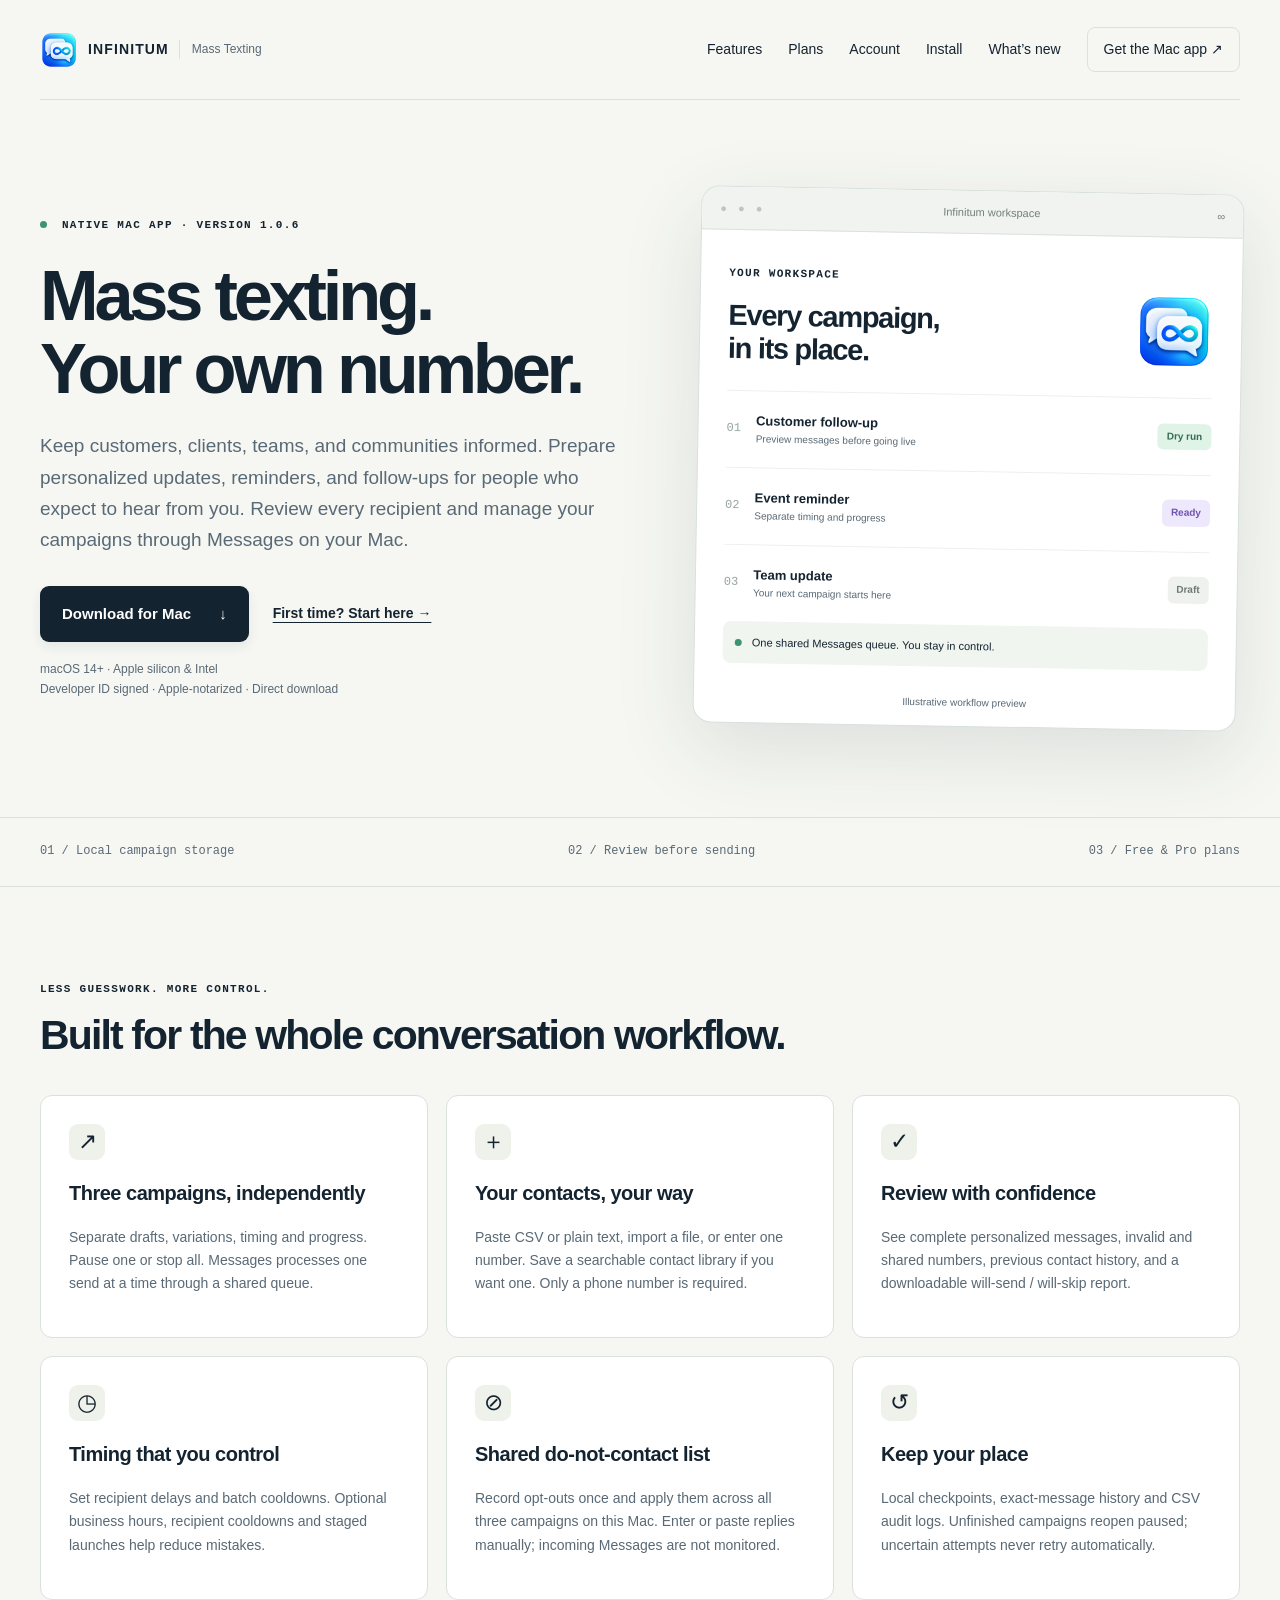
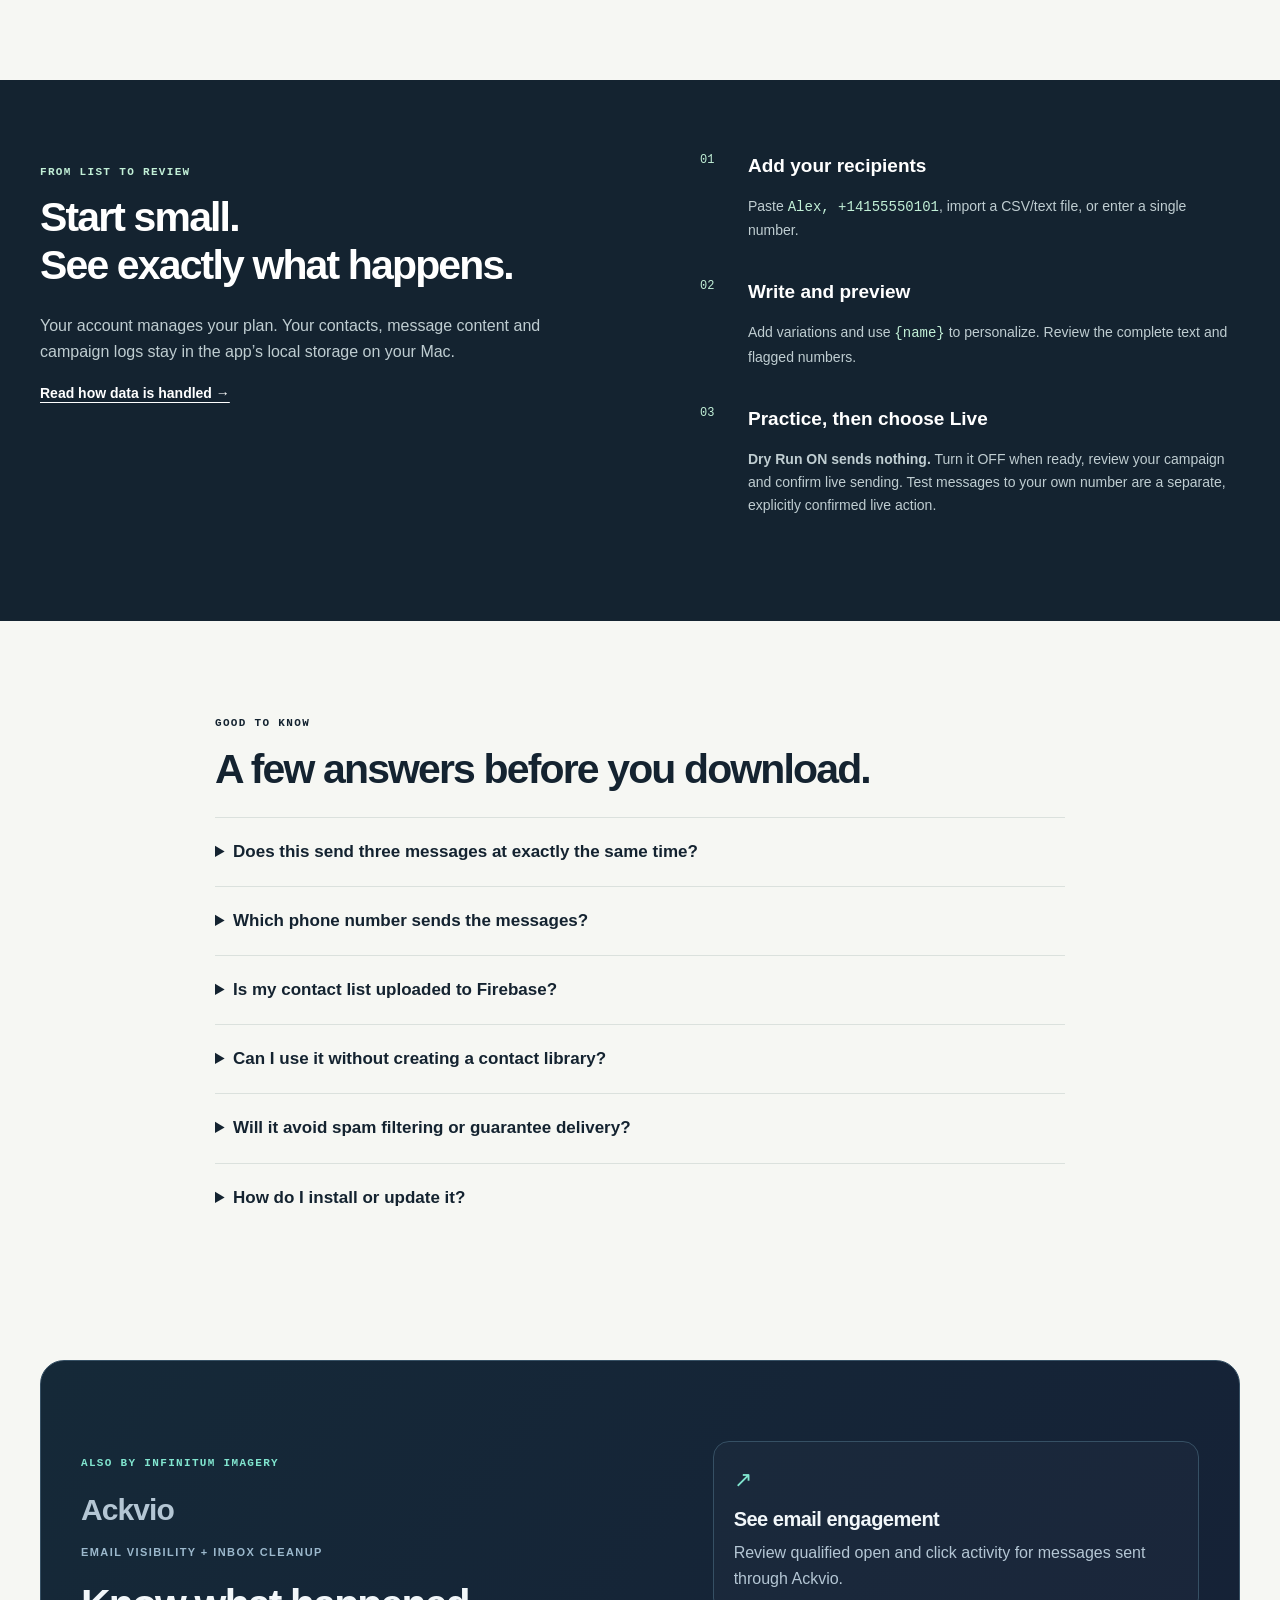
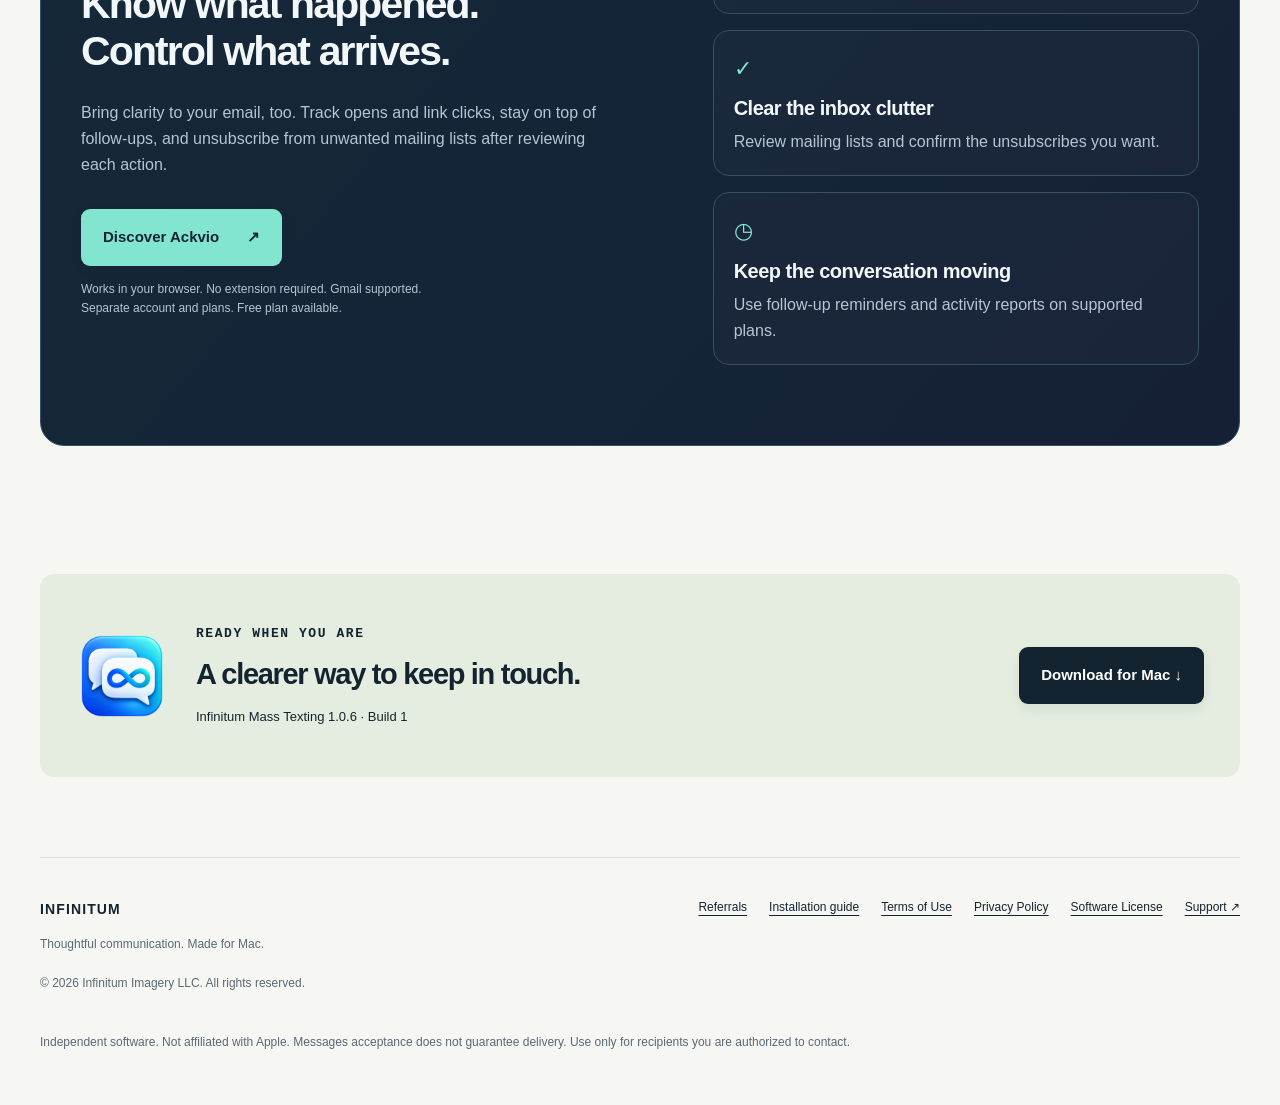
==== index.html @ 08a54d5e "Publish referral enrollment earnings and payout review screens" ====
<!doctype html><html lang="en"><head><meta charset="utf-8"><meta name="viewport" content="width=device-width, initial-scale=1"><title>Infinitum Mass Texting for Mac | Customer Messaging &amp; Text Campaigns</title><meta name="description" content="Mass texting from your own number through Messages on Mac. Start with limited Free sending; upgrade to Pro for scheduling, variations and three campaigns."><meta name="robots" content="index,follow"><link rel="canonical" href="https://infinitummasstexting.web.app/"><meta property="og:type" content="website"><meta property="og:title" content="Infinitum Mass Texting for Mac | Customer Messaging &amp; Text Campaigns"><meta property="og:description" content="Mass texting from your own number through Messages on Mac. Start with limited Free sending; upgrade to Pro for scheduling, variations and three campaigns."><meta property="og:url" content="https://infinitummasstexting.web.app/"><meta property="og:image" content="https://infinitummasstexting.web.app/icon.png"><meta name="twitter:card" content="summary"><meta name="theme-color" content="#111f2e"><link rel="icon" href="icon.png"><link rel="stylesheet" href="style.css?v=20260921-ackvio"><script type="application/ld+json">{"@context": "https://schema.org", "@type": "SoftwareApplication", "name": "Infinitum Mass Texting", "operatingSystem": "macOS 14 or later", "applicationCategory": "BusinessApplication", "softwareVersion": "1.0.6", "url": "https://infinitummasstexting.web.app/", "downloadUrl": "https://github.com/jrftw/InfinitumMassTexting/releases/latest/download/InfinitumMassTexting-macOS.zip", "image": "https://infinitummasstexting.web.app/icon.png", "publisher": {"@type": "Organization", "name": "Infinitum Imagery LLC"}}</script></head><body><a class="skip" href="#main">Skip to content</a><div class="wrap"><nav aria-label="Main navigation"><a class="brand" href="./"><img src="icon.png" alt="" width="38" height="38">INFINITUM<span>Mass Texting</span></a><div class="navlinks"><a href="./#features">Features</a><a href="pricing.html">Plans</a><a href="account.html">Account</a><a href="install.html">Install</a><a href="changelog.html">What’s new</a><a class="navdownload" href="https://github.com/jrftw/InfinitumMassTexting/releases/latest">Get the Mac app ↗</a></div></nav></div><main id="main"><section class="hero wrap"><div><p class="eyebrow"><span class="dot"></span> NATIVE MAC APP · VERSION 1.0.6</p><h1>Mass texting.<br>Your own number.</h1><p class="lead">Keep customers, clients, teams, and communities informed. Prepare personalized updates, reminders, and follow-ups for people who expect to hear from you. Review every recipient and manage your campaigns through Messages on your Mac.</p><div class="actions"><a class="button" href="https://github.com/jrftw/InfinitumMassTexting/releases/latest/download/InfinitumMassTexting-macOS.zip">Download for Mac <span>↓</span></a><a class="textlink" href="install.html">First time? Start here →</a></div><p class="fine">macOS 14+ · Apple silicon &amp; Intel<br>Developer ID signed · Apple-notarized · Direct download</p></div><div class="preview" aria-label="Illustrative campaign workspace preview"><div class="windowbar"><span>● ● ●</span><span>Infinitum workspace</span><span>∞</span></div><div class="mockbody"><div class="mocktitle"><div><span class="eyebrow">YOUR WORKSPACE</span><h2>Every campaign,<br>in its place.</h2></div><img src="icon.png" width="78" height="78" alt="Infinitum infinity and message-bubble app icon"></div><div class="mockrow"><span class="num">01</span><div><strong>Customer follow-up</strong><small>Preview messages before going live</small></div><span class="badge">Dry run</span></div><div class="mockrow"><span class="num">02</span><div><strong>Event reminder</strong><small>Separate timing and progress</small></div><span class="badge purple">Ready</span></div><div class="mockrow"><span class="num">03</span><div><strong>Team update</strong><small>Your next campaign starts here</small></div><span class="badge neutral">Draft</span></div><div class="queue"><span class="dot"></span> One shared Messages queue. You stay in control.</div></div><p class="mockcaption">Illustrative workflow preview</p></div></section>
<div class="trust"><div class="wrap"><span>01 / Local campaign storage</span><span>02 / Review before sending</span><span>03 / Free &amp; Pro plans</span></div></div>
<section class="wrap" id="features"><p class="eyebrow">LESS GUESSWORK. MORE CONTROL.</p><h2>Built for the whole conversation workflow.</h2><div class="cards"><article class="card"><span class="featureicon">↗</span><h3>Three campaigns, independently</h3><p>Separate drafts, variations, timing and progress. Pause one or stop all. Messages processes one send at a time through a shared queue.</p></article><article class="card"><span class="featureicon">＋</span><h3>Your contacts, your way</h3><p>Paste CSV or plain text, import a file, or enter one number. Save a searchable contact library if you want one. Only a phone number is required.</p></article><article class="card"><span class="featureicon">✓</span><h3>Review with confidence</h3><p>See complete personalized messages, invalid and shared numbers, previous contact history, and a downloadable will-send / will-skip report.</p></article><article class="card"><span class="featureicon">◷</span><h3>Timing that you control</h3><p>Set recipient delays and batch cooldowns. Optional business hours, recipient cooldowns and staged launches help reduce mistakes.</p></article><article class="card"><span class="featureicon">⊘</span><h3>Shared do-not-contact list</h3><p>Record opt-outs once and apply them across all three campaigns on this Mac. Enter or paste replies manually; incoming Messages are not monitored.</p></article><article class="card"><span class="featureicon">↺</span><h3>Keep your place</h3><p>Local checkpoints, exact-message history and CSV audit logs. Unfinished campaigns reopen paused; uncertain attempts never retry automatically.</p></article></div></section>
<section class="workflow"><div class="wrap"><div><p class="eyebrow">FROM LIST TO REVIEW</p><h2>Start small.<br>See exactly what happens.</h2><p>Your account manages your plan. Your contacts, message content and campaign logs stay in the app’s local storage on your Mac.</p><a class="textlink" href="privacy.html">Read how data is handled →</a></div><ol class="steps"><li><strong>Add your recipients</strong><p>Paste <code>Alex, +14155550101</code>, import a CSV/text file, or enter a single number.</p></li><li><strong>Write and preview</strong><p>Add variations and use <code>{name}</code> to personalize. Review the complete text and flagged numbers.</p></li><li><strong>Practice, then choose Live</strong><p><b>Dry Run ON sends nothing.</b> Turn it OFF when ready, review your campaign and confirm live sending. Test messages to your own number are a separate, explicitly confirmed live action.</p></li></ol></div></section>
<section class="wrap faq"><p class="eyebrow">GOOD TO KNOW</p><h2>A few answers before you download.</h2><details><summary>Does this send three messages at exactly the same time?</summary><p>No. Up to three campaigns run independently, but share a queue that sends one recipient at a time through Messages. Each campaign has its own delays and controls.</p></details><details><summary>Which phone number sends the messages?</summary><p>The app uses the enabled Messages account available on your Mac. Set your sending identity in Messages settings and verify it with a test. The app does not rotate numbers or spoof identities.</p></details><details><summary>Is my contact list uploaded to Firebase?</summary><p>No. Firebase hosts this website and handles verified accounts, plan access and usage totals. Your contacts, messages, opt-outs and campaign logs stay on your Mac. Live messages go through Apple Messages and your carrier where applicable. Update checks and downloads use GitHub.</p></details><details><summary>Can I use it without creating a contact library?</summary><p>Yes. Paste a list or enter one phone number for a one-time campaign. Saving contacts is optional.</p></details><details><summary>Will it avoid spam filtering or guarantee delivery?</summary><p>No. Use expected, authorized communications and honor opt-outs. The app helps prevent mistakes; Apple and carriers control delivery and account restrictions. A sent status means Messages accepted the command.</p></details><details><summary>How do I install or update it?</summary><p>Download the Mac ZIP, double-click it, and drag the app to Applications. Quit the old app before replacing it. <a href="install.html">See the step-by-step guide</a>.</p></details></section>
<!-- More from Infinitum: Ackvio -->
<section class="wrap ackvio-promo" aria-labelledby="ackvio-title"><div class="ackvio-copy"><p class="eyebrow">ALSO BY INFINITUM IMAGERY</p><p class="ackvio-wordmark">Ackvio <span>EMAIL VISIBILITY + INBOX CLEANUP</span></p><h2 id="ackvio-title">Know what happened.<br>Control what arrives.</h2><p>Bring clarity to your email, too. Track opens and link clicks, stay on top of follow-ups, and unsubscribe from unwanted mailing lists after reviewing each action.</p><a class="button" href="https://ackvio.infinitumlive.com/">Discover Ackvio <span aria-hidden="true">↗</span></a><p class="fine">Works in your browser. No extension required. Gmail supported.<br>Separate account and plans. Free plan available.</p></div><div class="ackvio-benefits"><article><span aria-hidden="true">↗</span><h3>See email engagement</h3><p>Review qualified open and click activity for messages sent through Ackvio.</p></article><article><span aria-hidden="true">✓</span><h3>Clear the inbox clutter</h3><p>Review mailing lists and confirm the unsubscribes you want.</p></article><article><span aria-hidden="true">◷</span><h3>Keep the conversation moving</h3><p>Use follow-up reminders and activity reports on supported plans.</p></article></div></section>
<section class="wrap"><div class="downloadpanel"><img src="icon.png" width="92" height="92" alt=""><div><p class="eyebrow">READY WHEN YOU ARE</p><h2>A clearer way to keep in touch.</h2><p>Infinitum Mass Texting 1.0.6 · Build 1</p></div><a class="button" href="https://github.com/jrftw/InfinitumMassTexting/releases/latest/download/InfinitumMassTexting-macOS.zip">Download for Mac ↓</a></div></section></main><footer class="wrap"><div><a class="brand" href="./">INFINITUM</a><p>Thoughtful communication. Made for Mac.</p><small>© 2026 Infinitum Imagery LLC. All rights reserved.</small></div><div class="footlinks"><a href="referrals.html">Referrals</a><a href="install.html">Installation guide</a><a href="terms.html">Terms of Use</a><a href="privacy.html">Privacy Policy</a><a href="license.html">Software License</a><a href="https://github.com/jrftw/InfinitumMassTexting/issues">Support ↗</a></div><p class="fine">Independent software. Not affiliated with Apple. Messages acceptance does not guarantee delivery. Use only for recipients you are authorized to contact.</p></footer></body></html>
---- style.css ----
:root{--ink:#142330;--muted:#596975;--paper:#f6f7f3;--line:#dbe1dd;--mint:#c2f0d7;--purple:#6752ba}*{box-sizing:border-box}html{scroll-behavior:smooth}body{margin:0;background:var(--paper);color:var(--ink);font:16px/1.65 -apple-system,BlinkMacSystemFont,"Segoe UI",sans-serif}a{color:inherit;text-underline-offset:4px}button,a,summary{-webkit-tap-highlight-color:transparent}:focus-visible{outline:3px solid var(--purple);outline-offset:5px}.wrap{width:min(1200px,calc(100% - 64px));margin:auto}.skip{position:absolute;top:-80px;left:20px;background:white;padding:10px;z-index:9}.skip:focus{top:10px}nav{min-height:100px;display:flex;align-items:center;justify-content:space-between;border-bottom:1px solid var(--line);gap:30px}.brand{display:flex;align-items:center;gap:10px;font-size:14px;font-weight:800;letter-spacing:.08em;text-decoration:none}.brand img{border-radius:10px}.brand span{font-size:12px;color:var(--muted);font-weight:500;letter-spacing:0;border-left:1px solid var(--line);padding-left:12px}.navlinks{display:flex;gap:26px;align-items:center;font-size:14px}.navlinks a{text-decoration:none}.navlinks a:hover{text-decoration:underline}.navdownload{border:1px solid var(--line);padding:10px 16px;border-radius:8px}.hero{display:grid;grid-template-columns:1.1fr 1fr;gap:60px;align-items:center;padding:90px 0}.eyebrow{font:600 11px/1.5 ui-monospace,SFMono-Regular,monospace;letter-spacing:.12em}.dot{display:inline-block;width:7px;height:7px;background:#3b9570;border-radius:50%;margin-right:7px}h1{font-size:clamp(42px,5.5vw,72px);font-weight:650;letter-spacing:-.06em;line-height:1.04;margin:25px 0}h2{font-size:clamp(29px,3.2vw,42px);font-weight:600;letter-spacing:-.045em;line-height:1.16;margin:14px 0 24px}h3{font-size:20px;letter-spacing:-.025em;line-height:1.3}p{margin:14px 0}.lead{font-size:19px;line-height:1.65;color:var(--muted);max-width:590px}.actions{display:flex;gap:24px;align-items:center;margin:30px 0 18px;flex-wrap:wrap}.button{display:inline-flex;gap:28px;align-items:center;justify-content:center;background:var(--ink);color:#fff;border-radius:9px;padding:16px 22px;text-decoration:none;font-weight:600;font-size:15px;box-shadow:0 5px 12px #14233013;transition:transform .15s}.button:hover{transform:translateY(-2px);background:#284134}.textlink{font-size:14px;font-weight:600}.fine{font-size:12px;color:var(--muted)}.preview{background:#fff;border:1px solid #d8e0dd;border-radius:18px;box-shadow:0 25px 80px #263d3920;transform:rotate(1deg);overflow:hidden}.windowbar{display:flex;align-items:center;justify-content:space-between;padding:12px 18px;background:#f1f3f0;color:#718079;font-size:11px;border-bottom:1px solid var(--line)}.windowbar span:first-child{color:#bcc6c0;letter-spacing:4px}.mockbody{padding:28px}.mocktitle{display:flex;justify-content:space-between;gap:12px;align-items:center}.mocktitle h2{font-size:29px}.mockrow{display:flex;gap:15px;align-items:center;border-top:1px solid #edf0ed;padding:19px 0}.mockrow strong{font-size:13px;display:block}.mockrow small{font-size:10px;display:block;color:var(--muted)}.num{font-family:ui-monospace,monospace;color:#96a49d;font-size:12px}.badge{display:inline-block;border-radius:6px;background:#e0f3e7;color:#336c51;padding:5px 9px;font-size:10px;font-weight:650;white-space:nowrap}.mockrow .badge{margin-left:auto}.purple{background:#ede8fb;color:#7051b1}.neutral{background:#eff1ef;color:#6d7972}.queue{background:#f0f5f0;padding:12px;font-size:11px;border-radius:8px}.mockcaption{font-size:10px;text-align:center;color:var(--muted);margin:0 0 15px}.trust{border-block:1px solid var(--line)}.trust .wrap{display:flex;justify-content:space-between;gap:20px;padding:24px 0;font-size:12px;font-family:ui-monospace,monospace;color:var(--muted)}section.wrap:not(.hero){padding-block:80px}.cards{display:grid;grid-template-columns:repeat(3,1fr);gap:18px;margin-top:36px}.card{padding:28px;background:#fff;border:1px solid var(--line);border-radius:12px}.card p{color:var(--muted);font-size:14px}.featureicon{display:inline-flex;width:36px;height:36px;align-items:center;justify-content:center;background:#eef2eb;border-radius:9px;font-size:23px}.workflow{background:var(--ink);color:white;padding:70px 0}.workflow>.wrap{display:grid;grid-template-columns:1fr 1fr;gap:120px}.workflow p{color:#bfcdd1}.workflow .eyebrow{color:var(--mint)}.steps{list-style:none;counter-reset:step;margin:0;padding:0}.steps li{counter-increment:step;position:relative;padding:0 0 20px 48px}.steps li:before{content:"0" counter(step);position:absolute;left:0;top:1px;color:var(--mint);font-family:ui-monospace,monospace;font-size:12px}.steps strong{font-size:19px}.steps p{font-size:14px}.steps code{color:var(--mint)}.faq{max-width:850px}details{border-top:1px solid var(--line);padding:20px 0}summary{font-weight:550;cursor:pointer;font-size:17px}details p{color:var(--muted);font-size:15px;max-width:720px}.downloadpanel{display:flex;align-items:center;gap:28px;padding:36px;background:#e4eddf;border-radius:14px}.downloadpanel h2{font-size:29px;margin:8px 0}.downloadpanel p{font-size:13px}.downloadpanel .button{margin-left:auto;white-space:nowrap}footer{display:grid;grid-template-columns:1fr 1fr;gap:24px;border-top:1px solid var(--line);padding-block:40px}footer p,footer small{font-size:12px;color:var(--muted)}footer .fine{grid-column:1/-1}.footlinks{display:flex;gap:12px 22px;flex-wrap:wrap;align-content:start;justify-content:end;font-size:12px}.narrow{max-width:850px}.legal{white-space:pre-wrap;background:white;border:1px solid var(--line);border-radius:12px;padding:32px;font-size:15px;overflow-wrap:anywhere}.installsteps{padding-left:28px}.installsteps li{padding:10px 0 18px 12px}.installsteps h2{font-size:25px;margin:10px 0}.installsteps p{color:var(--muted)}.callout{background:#e4eddf;padding:28px;border-radius:12px;margin:25px 0}.callout h2{font-size:26px}.release{border-bottom:1px solid var(--line);padding:28px 0}.release h2{font-size:29px}.release p{color:var(--muted)}@media(max-width:950px){.hero{gap:28px}.navlinks{gap:16px}.brand span{display:none}.mockbody{padding:20px}.workflow>.wrap{gap:55px}.downloadpanel{flex-wrap:wrap}.downloadpanel .button{margin-left:0}.cards{grid-template-columns:repeat(2,1fr)}}@media(max-width:650px){.wrap{width:calc(100% - 36px)}nav{min-height:86px;gap:16px;flex-wrap:wrap;padding:18px 0}.navlinks{gap:18px;flex-wrap:wrap;font-size:12px}.navdownload{padding:5px 8px}.hero{grid-template-columns:1fr;padding:48px 0;gap:40px}.hero h1{font-size:53px}.lead{font-size:17px}.preview{transform:none}.trust .wrap{flex-direction:column;gap:12px;padding:20px 0}.cards{grid-template-columns:1fr;gap:12px}section.wrap:not(.hero){padding-block:48px}.workflow>.wrap{grid-template-columns:1fr;gap:35px}.workflow{padding:48px 0}.downloadpanel{padding:24px;gap:14px}.downloadpanel img{width:65px;height:65px}.downloadpanel .button{width:100%}footer{grid-template-columns:1fr}.footlinks{justify-content:start}.legal{padding:20px}.mockrow{gap:12px}.actions{gap:16px}.installsteps{padding-left:20px}}@media(prefers-reduced-motion:reduce){html{scroll-behavior:auto}.button{transition:none}}

/* More from Infinitum — Ackvio */
.ackvio-promo{display:grid;grid-template-columns:1.2fr 1fr;gap:48px;margin-top:48px;margin-bottom:48px;padding:40px;border:1px solid #365064;border-radius:24px;background:linear-gradient(130deg,#152938,#152036)}
.ackvio-wordmark{font-size:30px;font-weight:750;letter-spacing:-.03em}.ackvio-wordmark span{display:block;margin-top:8px;font-size:11px;font-weight:600;letter-spacing:.13em;color:#9cb9cd}
.ackvio-copy h2{margin-top:20px}.ackvio-copy>p:not(.eyebrow):not(.ackvio-wordmark){max-width:540px}.ackvio-copy .button{margin-top:16px}.ackvio-benefits{display:grid;gap:16px;align-content:center}.ackvio-benefits article{padding:20px;border:1px solid #365064;border-radius:16px;background:#ffffff05}.ackvio-benefits article>span{color:#81e5cf;font-size:22px}.ackvio-benefits h3{margin:8px 0}.ackvio-benefits p{margin:0;color:#b4c6d4}
@media(max-width:760px){.ackvio-promo{grid-template-columns:1fr;gap:24px;padding:24px}.ackvio-wordmark{font-size:27px}}

.ackvio-promo{color:#f2f7fa}.ackvio-promo h2,.ackvio-promo h3,.ackvio-wordmark{color:#f2f7fa}.ackvio-copy>p,.ackvio-copy .fine{color:#b4c6d4}.ackvio-promo .eyebrow{color:#81e5cf}.ackvio-promo .button{background:#81e5cf;color:#102531}
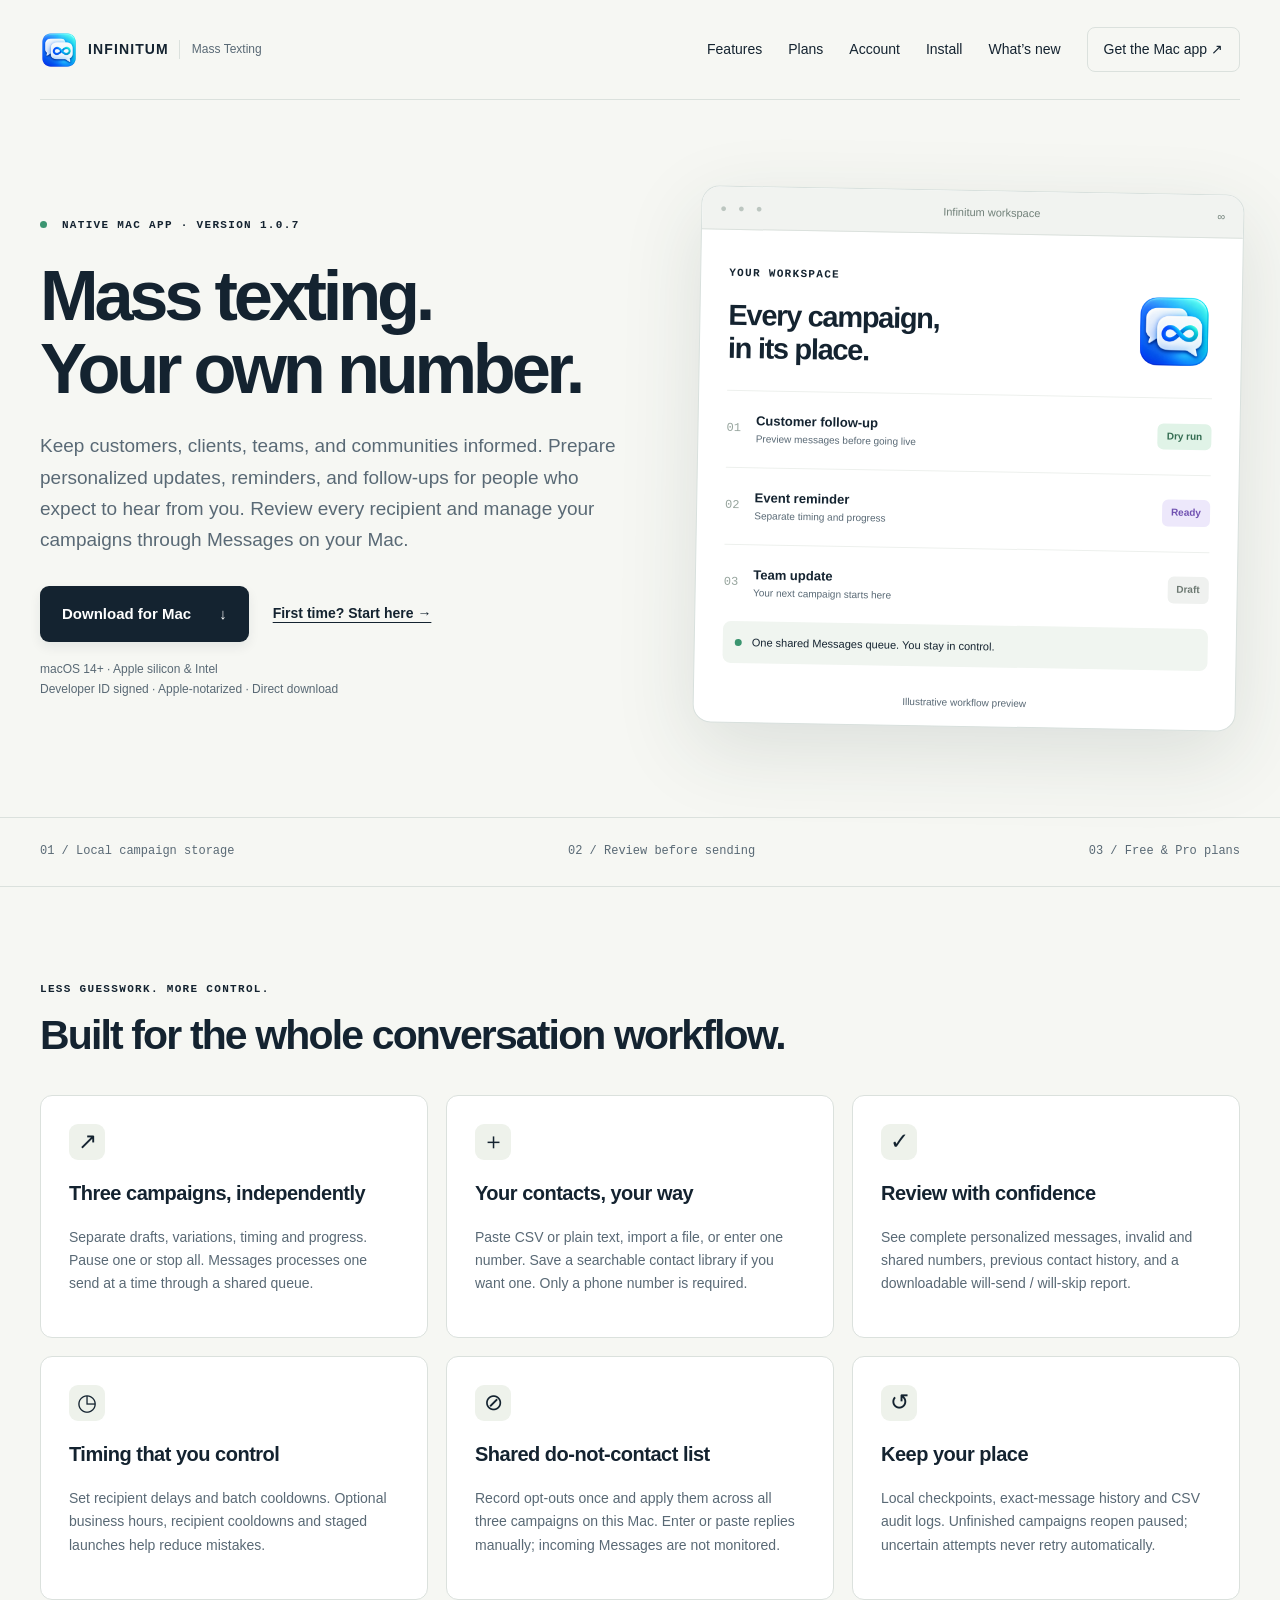
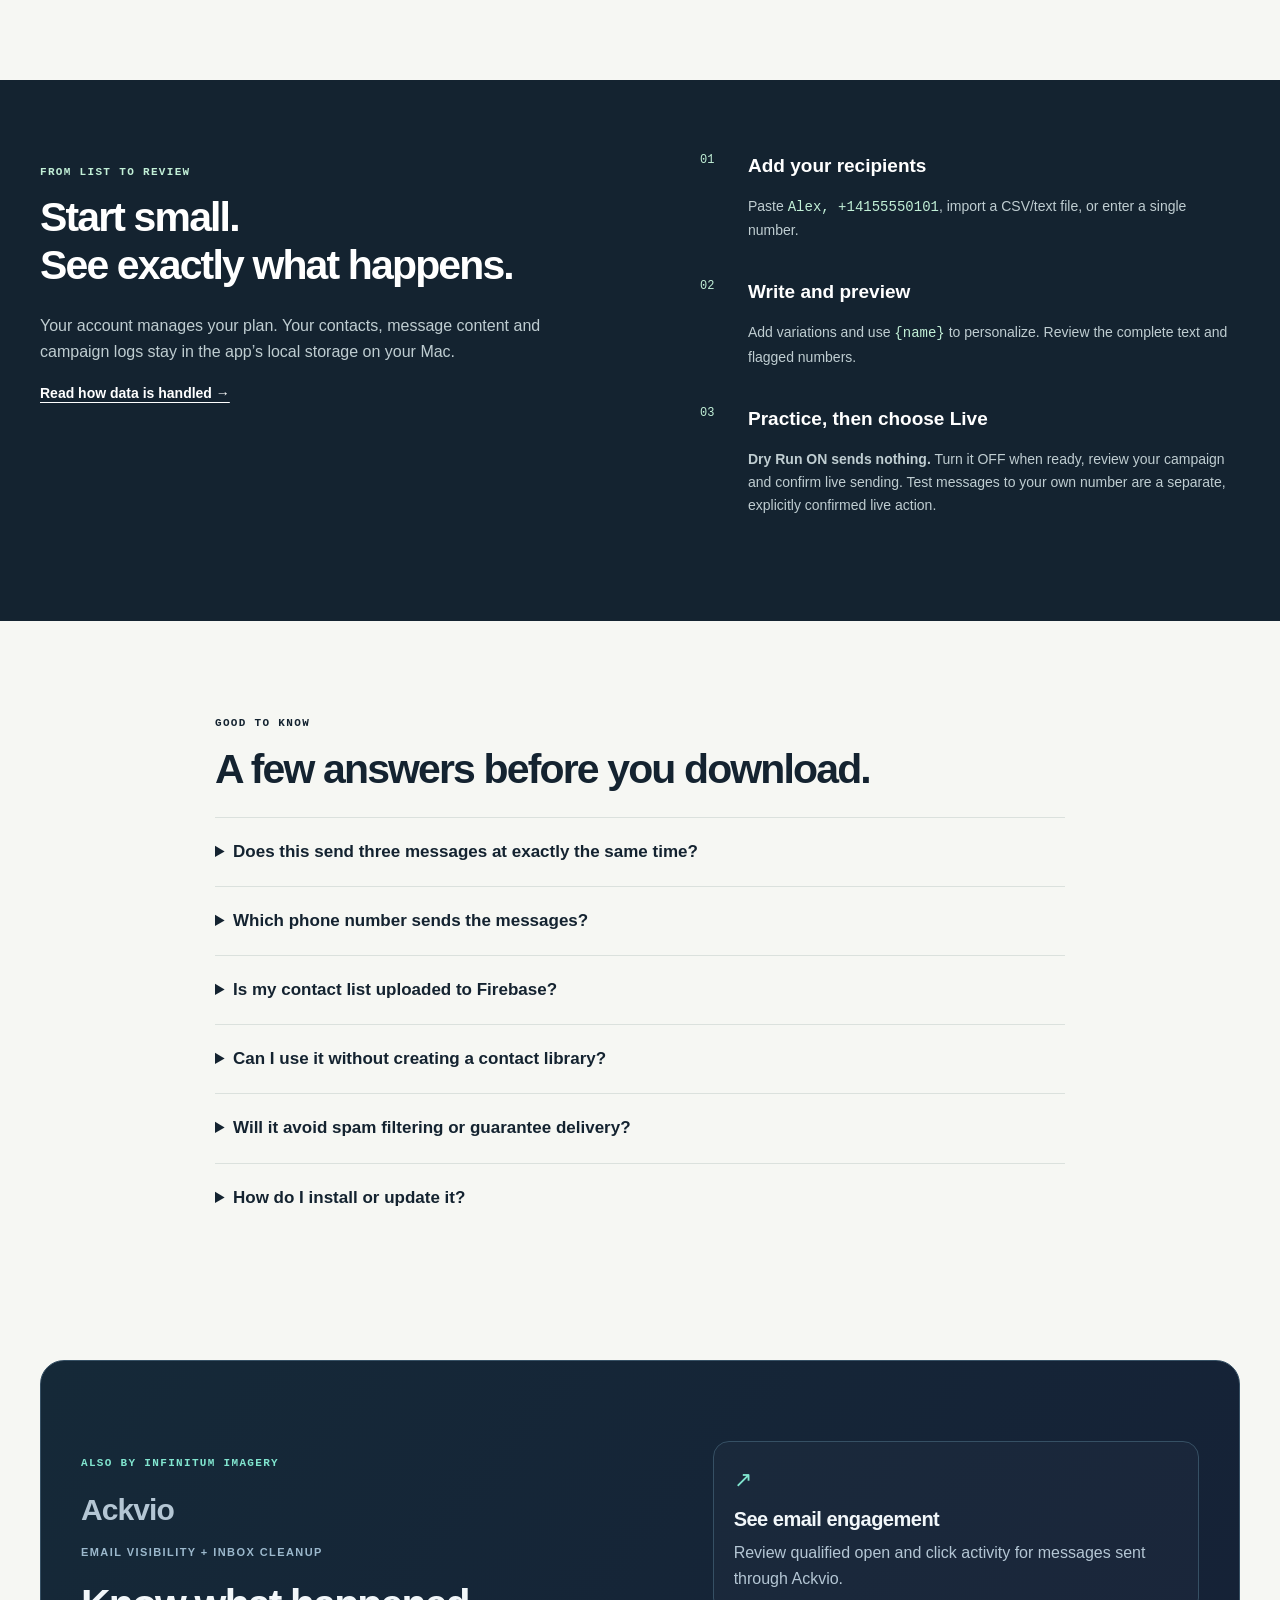
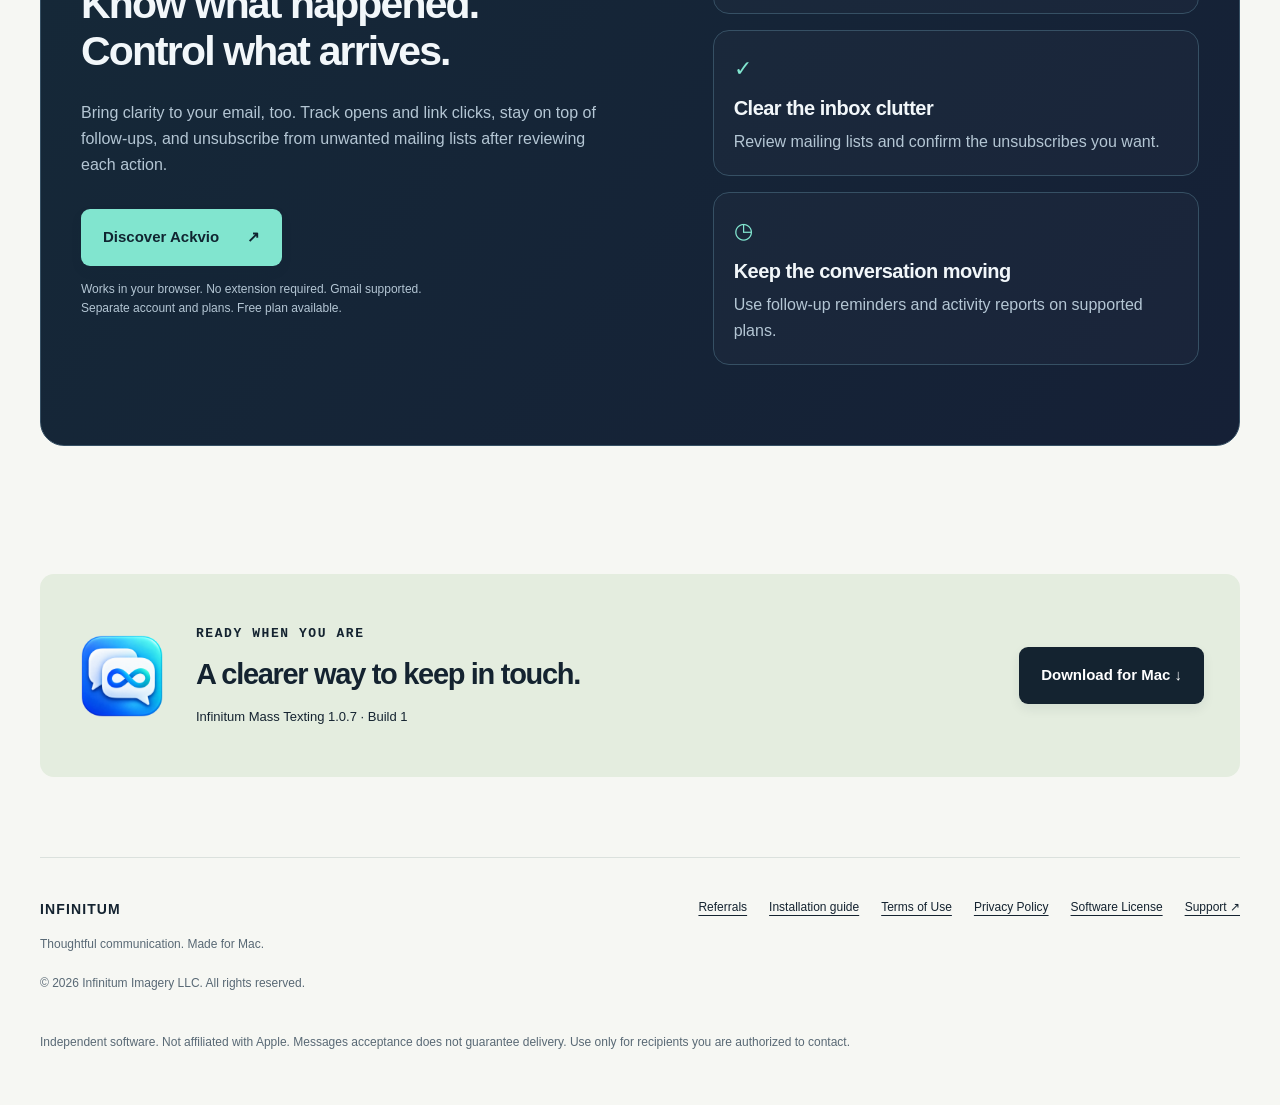
==== commit 42c22ca4: "Publish 1.0.7 download information and release notes" ====
--- a/index.html
+++ b/index.html
@@ -1,8 +1,8 @@
-<!doctype html><html lang="en"><head><meta charset="utf-8"><meta name="viewport" content="width=device-width, initial-scale=1"><title>Infinitum Mass Texting for Mac | Customer Messaging &amp; Text Campaigns</title><meta name="description" content="Mass texting from your own number through Messages on Mac. Start with limited Free sending; upgrade to Pro for scheduling, variations and three campaigns."><meta name="robots" content="index,follow"><link rel="canonical" href="https://infinitummasstexting.web.app/"><meta property="og:type" content="website"><meta property="og:title" content="Infinitum Mass Texting for Mac | Customer Messaging &amp; Text Campaigns"><meta property="og:description" content="Mass texting from your own number through Messages on Mac. Start with limited Free sending; upgrade to Pro for scheduling, variations and three campaigns."><meta property="og:url" content="https://infinitummasstexting.web.app/"><meta property="og:image" content="https://infinitummasstexting.web.app/icon.png"><meta name="twitter:card" content="summary"><meta name="theme-color" content="#111f2e"><link rel="icon" href="icon.png"><link rel="stylesheet" href="style.css?v=20260921-ackvio"><script type="application/ld+json">{"@context": "https://schema.org", "@type": "SoftwareApplication", "name": "Infinitum Mass Texting", "operatingSystem": "macOS 14 or later", "applicationCategory": "BusinessApplication", "softwareVersion": "1.0.6", "url": "https://infinitummasstexting.web.app/", "downloadUrl": "https://github.com/jrftw/InfinitumMassTexting/releases/latest/download/InfinitumMassTexting-macOS.zip", "image": "https://infinitummasstexting.web.app/icon.png", "publisher": {"@type": "Organization", "name": "Infinitum Imagery LLC"}}</script></head><body><a class="skip" href="#main">Skip to content</a><div class="wrap"><nav aria-label="Main navigation"><a class="brand" href="./"><img src="icon.png" alt="" width="38" height="38">INFINITUM<span>Mass Texting</span></a><div class="navlinks"><a href="./#features">Features</a><a href="pricing.html">Plans</a><a href="account.html">Account</a><a href="install.html">Install</a><a href="changelog.html">What’s new</a><a class="navdownload" href="https://github.com/jrftw/InfinitumMassTexting/releases/latest">Get the Mac app ↗</a></div></nav></div><main id="main"><section class="hero wrap"><div><p class="eyebrow"><span class="dot"></span> NATIVE MAC APP · VERSION 1.0.6</p><h1>Mass texting.<br>Your own number.</h1><p class="lead">Keep customers, clients, teams, and communities informed. Prepare personalized updates, reminders, and follow-ups for people who expect to hear from you. Review every recipient and manage your campaigns through Messages on your Mac.</p><div class="actions"><a class="button" href="https://github.com/jrftw/InfinitumMassTexting/releases/latest/download/InfinitumMassTexting-macOS.zip">Download for Mac <span>↓</span></a><a class="textlink" href="install.html">First time? Start here →</a></div><p class="fine">macOS 14+ · Apple silicon &amp; Intel<br>Developer ID signed · Apple-notarized · Direct download</p></div><div class="preview" aria-label="Illustrative campaign workspace preview"><div class="windowbar"><span>● ● ●</span><span>Infinitum workspace</span><span>∞</span></div><div class="mockbody"><div class="mocktitle"><div><span class="eyebrow">YOUR WORKSPACE</span><h2>Every campaign,<br>in its place.</h2></div><img src="icon.png" width="78" height="78" alt="Infinitum infinity and message-bubble app icon"></div><div class="mockrow"><span class="num">01</span><div><strong>Customer follow-up</strong><small>Preview messages before going live</small></div><span class="badge">Dry run</span></div><div class="mockrow"><span class="num">02</span><div><strong>Event reminder</strong><small>Separate timing and progress</small></div><span class="badge purple">Ready</span></div><div class="mockrow"><span class="num">03</span><div><strong>Team update</strong><small>Your next campaign starts here</small></div><span class="badge neutral">Draft</span></div><div class="queue"><span class="dot"></span> One shared Messages queue. You stay in control.</div></div><p class="mockcaption">Illustrative workflow preview</p></div></section>
+<!doctype html><html lang="en"><head><meta charset="utf-8"><meta name="viewport" content="width=device-width, initial-scale=1"><title>Infinitum Mass Texting for Mac | Customer Messaging &amp; Text Campaigns</title><meta name="description" content="Mass texting from your own number through Messages on Mac. Start with limited Free sending; upgrade to Pro for scheduling, variations and three campaigns."><meta name="robots" content="index,follow"><link rel="canonical" href="https://infinitummasstexting.web.app/"><meta property="og:type" content="website"><meta property="og:title" content="Infinitum Mass Texting for Mac | Customer Messaging &amp; Text Campaigns"><meta property="og:description" content="Mass texting from your own number through Messages on Mac. Start with limited Free sending; upgrade to Pro for scheduling, variations and three campaigns."><meta property="og:url" content="https://infinitummasstexting.web.app/"><meta property="og:image" content="https://infinitummasstexting.web.app/icon.png"><meta name="twitter:card" content="summary"><meta name="theme-color" content="#111f2e"><link rel="icon" href="icon.png"><link rel="stylesheet" href="style.css?v=20260921-ackvio"><script type="application/ld+json">{"@context": "https://schema.org", "@type": "SoftwareApplication", "name": "Infinitum Mass Texting", "operatingSystem": "macOS 14 or later", "applicationCategory": "BusinessApplication", "softwareVersion": "1.0.7", "url": "https://infinitummasstexting.web.app/", "downloadUrl": "https://github.com/jrftw/InfinitumMassTexting/releases/latest/download/InfinitumMassTexting-macOS.zip", "image": "https://infinitummasstexting.web.app/icon.png", "publisher": {"@type": "Organization", "name": "Infinitum Imagery LLC"}}</script></head><body><a class="skip" href="#main">Skip to content</a><div class="wrap"><nav aria-label="Main navigation"><a class="brand" href="./"><img src="icon.png" alt="" width="38" height="38">INFINITUM<span>Mass Texting</span></a><div class="navlinks"><a href="./#features">Features</a><a href="pricing.html">Plans</a><a href="account.html">Account</a><a href="install.html">Install</a><a href="changelog.html">What’s new</a><a class="navdownload" href="https://github.com/jrftw/InfinitumMassTexting/releases/latest">Get the Mac app ↗</a></div></nav></div><main id="main"><section class="hero wrap"><div><p class="eyebrow"><span class="dot"></span> NATIVE MAC APP · VERSION 1.0.7</p><h1>Mass texting.<br>Your own number.</h1><p class="lead">Keep customers, clients, teams, and communities informed. Prepare personalized updates, reminders, and follow-ups for people who expect to hear from you. Review every recipient and manage your campaigns through Messages on your Mac.</p><div class="actions"><a class="button" href="https://github.com/jrftw/InfinitumMassTexting/releases/latest/download/InfinitumMassTexting-macOS.zip">Download for Mac <span>↓</span></a><a class="textlink" href="install.html">First time? Start here →</a></div><p class="fine">macOS 14+ · Apple silicon &amp; Intel<br>Developer ID signed · Apple-notarized · Direct download</p></div><div class="preview" aria-label="Illustrative campaign workspace preview"><div class="windowbar"><span>● ● ●</span><span>Infinitum workspace</span><span>∞</span></div><div class="mockbody"><div class="mocktitle"><div><span class="eyebrow">YOUR WORKSPACE</span><h2>Every campaign,<br>in its place.</h2></div><img src="icon.png" width="78" height="78" alt="Infinitum infinity and message-bubble app icon"></div><div class="mockrow"><span class="num">01</span><div><strong>Customer follow-up</strong><small>Preview messages before going live</small></div><span class="badge">Dry run</span></div><div class="mockrow"><span class="num">02</span><div><strong>Event reminder</strong><small>Separate timing and progress</small></div><span class="badge purple">Ready</span></div><div class="mockrow"><span class="num">03</span><div><strong>Team update</strong><small>Your next campaign starts here</small></div><span class="badge neutral">Draft</span></div><div class="queue"><span class="dot"></span> One shared Messages queue. You stay in control.</div></div><p class="mockcaption">Illustrative workflow preview</p></div></section>
 <div class="trust"><div class="wrap"><span>01 / Local campaign storage</span><span>02 / Review before sending</span><span>03 / Free &amp; Pro plans</span></div></div>
 <section class="wrap" id="features"><p class="eyebrow">LESS GUESSWORK. MORE CONTROL.</p><h2>Built for the whole conversation workflow.</h2><div class="cards"><article class="card"><span class="featureicon">↗</span><h3>Three campaigns, independently</h3><p>Separate drafts, variations, timing and progress. Pause one or stop all. Messages processes one send at a time through a shared queue.</p></article><article class="card"><span class="featureicon">＋</span><h3>Your contacts, your way</h3><p>Paste CSV or plain text, import a file, or enter one number. Save a searchable contact library if you want one. Only a phone number is required.</p></article><article class="card"><span class="featureicon">✓</span><h3>Review with confidence</h3><p>See complete personalized messages, invalid and shared numbers, previous contact history, and a downloadable will-send / will-skip report.</p></article><article class="card"><span class="featureicon">◷</span><h3>Timing that you control</h3><p>Set recipient delays and batch cooldowns. Optional business hours, recipient cooldowns and staged launches help reduce mistakes.</p></article><article class="card"><span class="featureicon">⊘</span><h3>Shared do-not-contact list</h3><p>Record opt-outs once and apply them across all three campaigns on this Mac. Enter or paste replies manually; incoming Messages are not monitored.</p></article><article class="card"><span class="featureicon">↺</span><h3>Keep your place</h3><p>Local checkpoints, exact-message history and CSV audit logs. Unfinished campaigns reopen paused; uncertain attempts never retry automatically.</p></article></div></section>
 <section class="workflow"><div class="wrap"><div><p class="eyebrow">FROM LIST TO REVIEW</p><h2>Start small.<br>See exactly what happens.</h2><p>Your account manages your plan. Your contacts, message content and campaign logs stay in the app’s local storage on your Mac.</p><a class="textlink" href="privacy.html">Read how data is handled →</a></div><ol class="steps"><li><strong>Add your recipients</strong><p>Paste <code>Alex, +14155550101</code>, import a CSV/text file, or enter a single number.</p></li><li><strong>Write and preview</strong><p>Add variations and use <code>{name}</code> to personalize. Review the complete text and flagged numbers.</p></li><li><strong>Practice, then choose Live</strong><p><b>Dry Run ON sends nothing.</b> Turn it OFF when ready, review your campaign and confirm live sending. Test messages to your own number are a separate, explicitly confirmed live action.</p></li></ol></div></section>
 <section class="wrap faq"><p class="eyebrow">GOOD TO KNOW</p><h2>A few answers before you download.</h2><details><summary>Does this send three messages at exactly the same time?</summary><p>No. Up to three campaigns run independently, but share a queue that sends one recipient at a time through Messages. Each campaign has its own delays and controls.</p></details><details><summary>Which phone number sends the messages?</summary><p>The app uses the enabled Messages account available on your Mac. Set your sending identity in Messages settings and verify it with a test. The app does not rotate numbers or spoof identities.</p></details><details><summary>Is my contact list uploaded to Firebase?</summary><p>No. Firebase hosts this website and handles verified accounts, plan access and usage totals. Your contacts, messages, opt-outs and campaign logs stay on your Mac. Live messages go through Apple Messages and your carrier where applicable. Update checks and downloads use GitHub.</p></details><details><summary>Can I use it without creating a contact library?</summary><p>Yes. Paste a list or enter one phone number for a one-time campaign. Saving contacts is optional.</p></details><details><summary>Will it avoid spam filtering or guarantee delivery?</summary><p>No. Use expected, authorized communications and honor opt-outs. The app helps prevent mistakes; Apple and carriers control delivery and account restrictions. A sent status means Messages accepted the command.</p></details><details><summary>How do I install or update it?</summary><p>Download the Mac ZIP, double-click it, and drag the app to Applications. Quit the old app before replacing it. <a href="install.html">See the step-by-step guide</a>.</p></details></section>
 <!-- More from Infinitum: Ackvio -->
 <section class="wrap ackvio-promo" aria-labelledby="ackvio-title"><div class="ackvio-copy"><p class="eyebrow">ALSO BY INFINITUM IMAGERY</p><p class="ackvio-wordmark">Ackvio <span>EMAIL VISIBILITY + INBOX CLEANUP</span></p><h2 id="ackvio-title">Know what happened.<br>Control what arrives.</h2><p>Bring clarity to your email, too. Track opens and link clicks, stay on top of follow-ups, and unsubscribe from unwanted mailing lists after reviewing each action.</p><a class="button" href="https://ackvio.infinitumlive.com/">Discover Ackvio <span aria-hidden="true">↗</span></a><p class="fine">Works in your browser. No extension required. Gmail supported.<br>Separate account and plans. Free plan available.</p></div><div class="ackvio-benefits"><article><span aria-hidden="true">↗</span><h3>See email engagement</h3><p>Review qualified open and click activity for messages sent through Ackvio.</p></article><article><span aria-hidden="true">✓</span><h3>Clear the inbox clutter</h3><p>Review mailing lists and confirm the unsubscribes you want.</p></article><article><span aria-hidden="true">◷</span><h3>Keep the conversation moving</h3><p>Use follow-up reminders and activity reports on supported plans.</p></article></div></section>
-<section class="wrap"><div class="downloadpanel"><img src="icon.png" width="92" height="92" alt=""><div><p class="eyebrow">READY WHEN YOU ARE</p><h2>A clearer way to keep in touch.</h2><p>Infinitum Mass Texting 1.0.6 · Build 1</p></div><a class="button" href="https://github.com/jrftw/InfinitumMassTexting/releases/latest/download/InfinitumMassTexting-macOS.zip">Download for Mac ↓</a></div></section></main><footer class="wrap"><div><a class="brand" href="./">INFINITUM</a><p>Thoughtful communication. Made for Mac.</p><small>© 2026 Infinitum Imagery LLC. All rights reserved.</small></div><div class="footlinks"><a href="referrals.html">Referrals</a><a href="install.html">Installation guide</a><a href="terms.html">Terms of Use</a><a href="privacy.html">Privacy Policy</a><a href="license.html">Software License</a><a href="https://github.com/jrftw/InfinitumMassTexting/issues">Support ↗</a></div><p class="fine">Independent software. Not affiliated with Apple. Messages acceptance does not guarantee delivery. Use only for recipients you are authorized to contact.</p></footer></body></html>+<section class="wrap"><div class="downloadpanel"><img src="icon.png" width="92" height="92" alt=""><div><p class="eyebrow">READY WHEN YOU ARE</p><h2>A clearer way to keep in touch.</h2><p>Infinitum Mass Texting 1.0.7 · Build 1</p></div><a class="button" href="https://github.com/jrftw/InfinitumMassTexting/releases/latest/download/InfinitumMassTexting-macOS.zip">Download for Mac ↓</a></div></section></main><footer class="wrap"><div><a class="brand" href="./">INFINITUM</a><p>Thoughtful communication. Made for Mac.</p><small>© 2026 Infinitum Imagery LLC. All rights reserved.</small></div><div class="footlinks"><a href="referrals.html">Referrals</a><a href="install.html">Installation guide</a><a href="terms.html">Terms of Use</a><a href="privacy.html">Privacy Policy</a><a href="license.html">Software License</a><a href="https://github.com/jrftw/InfinitumMassTexting/issues">Support ↗</a></div><p class="fine">Independent software. Not affiliated with Apple. Messages acceptance does not guarantee delivery. Use only for recipients you are authorized to contact.</p></footer></body></html>
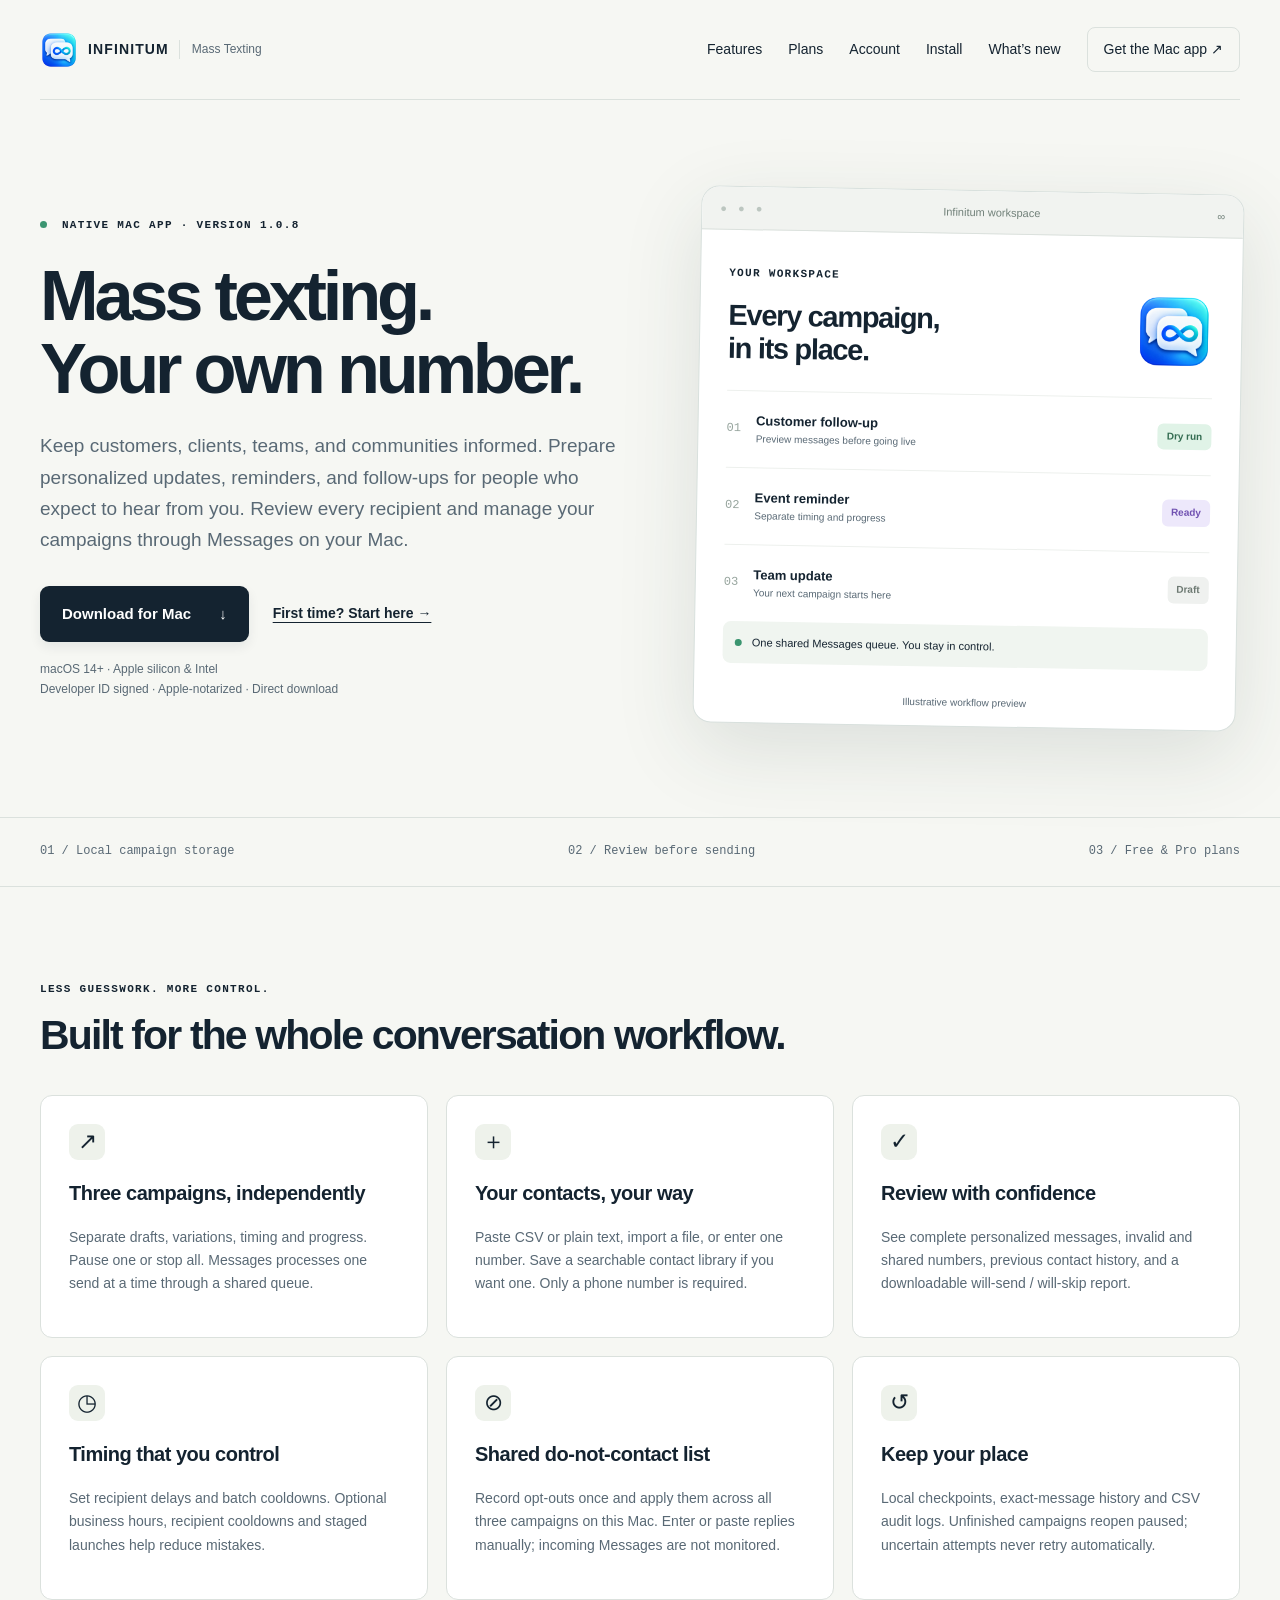
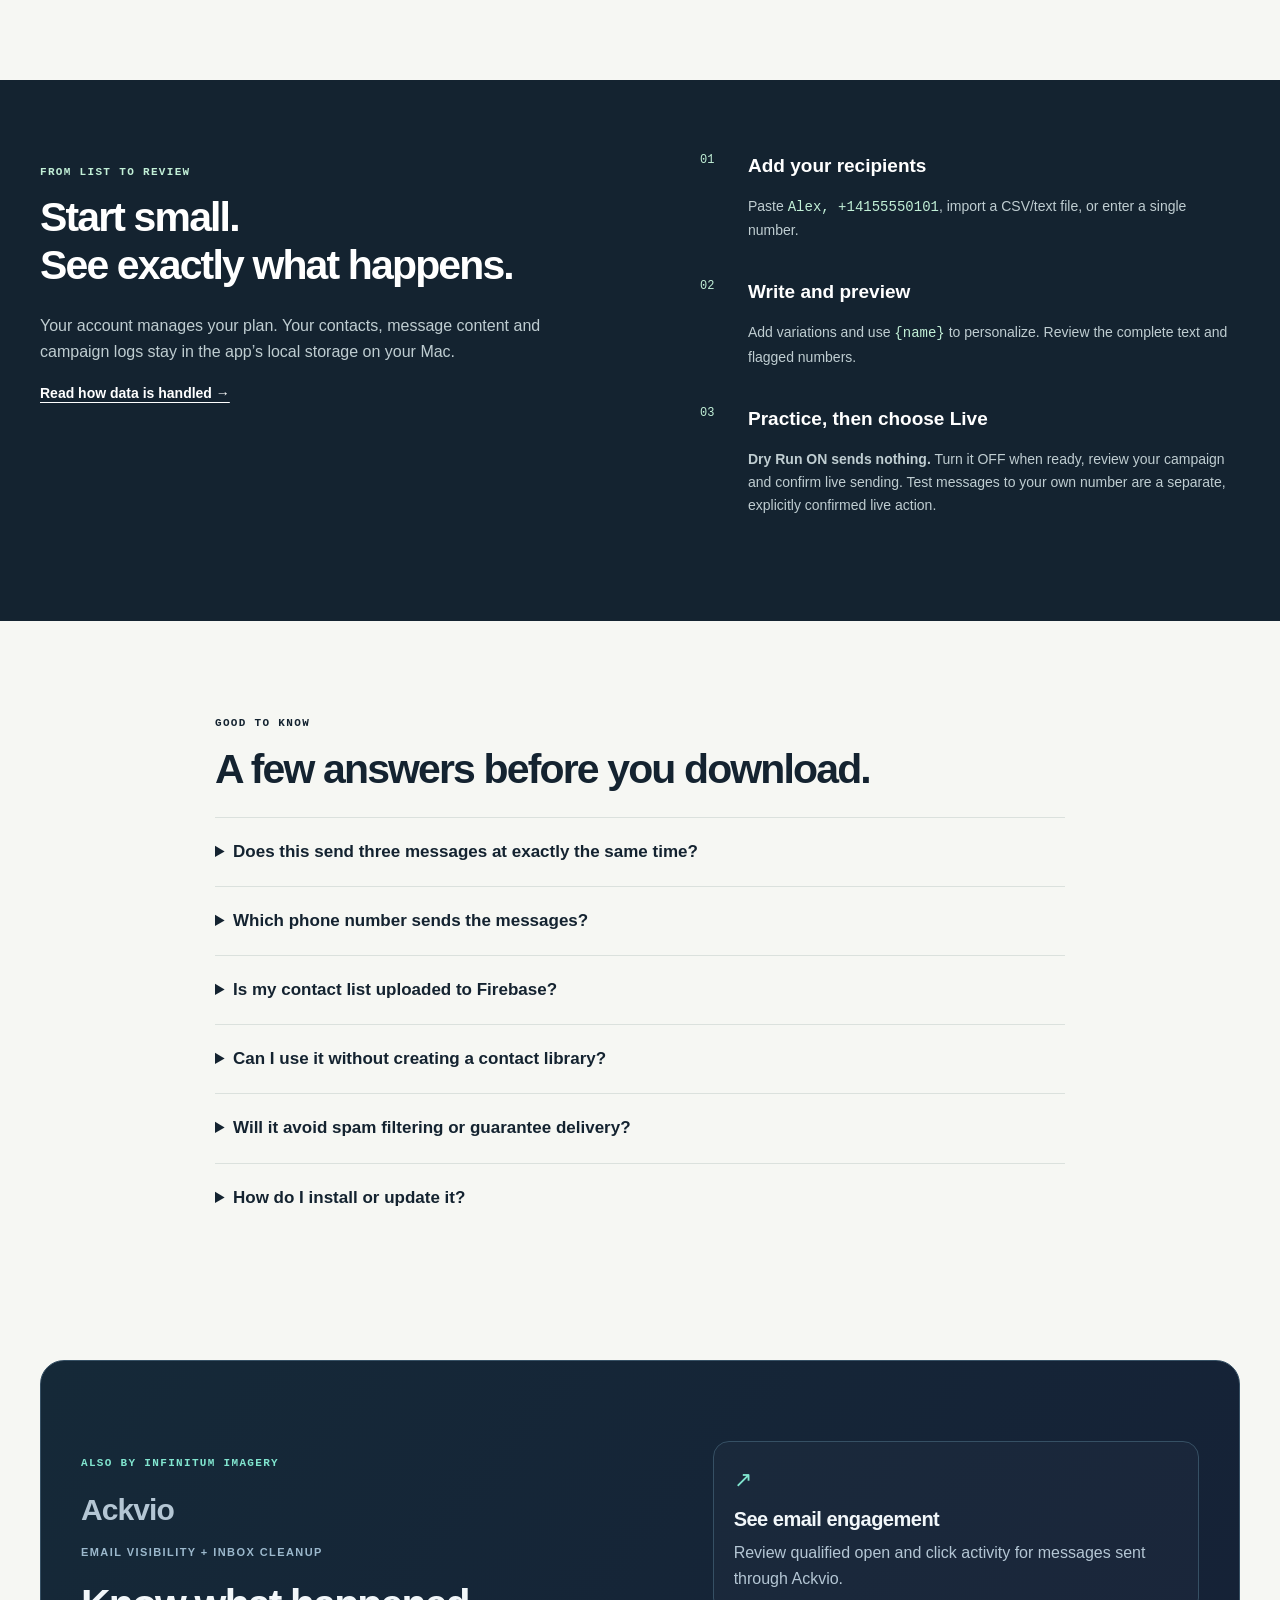
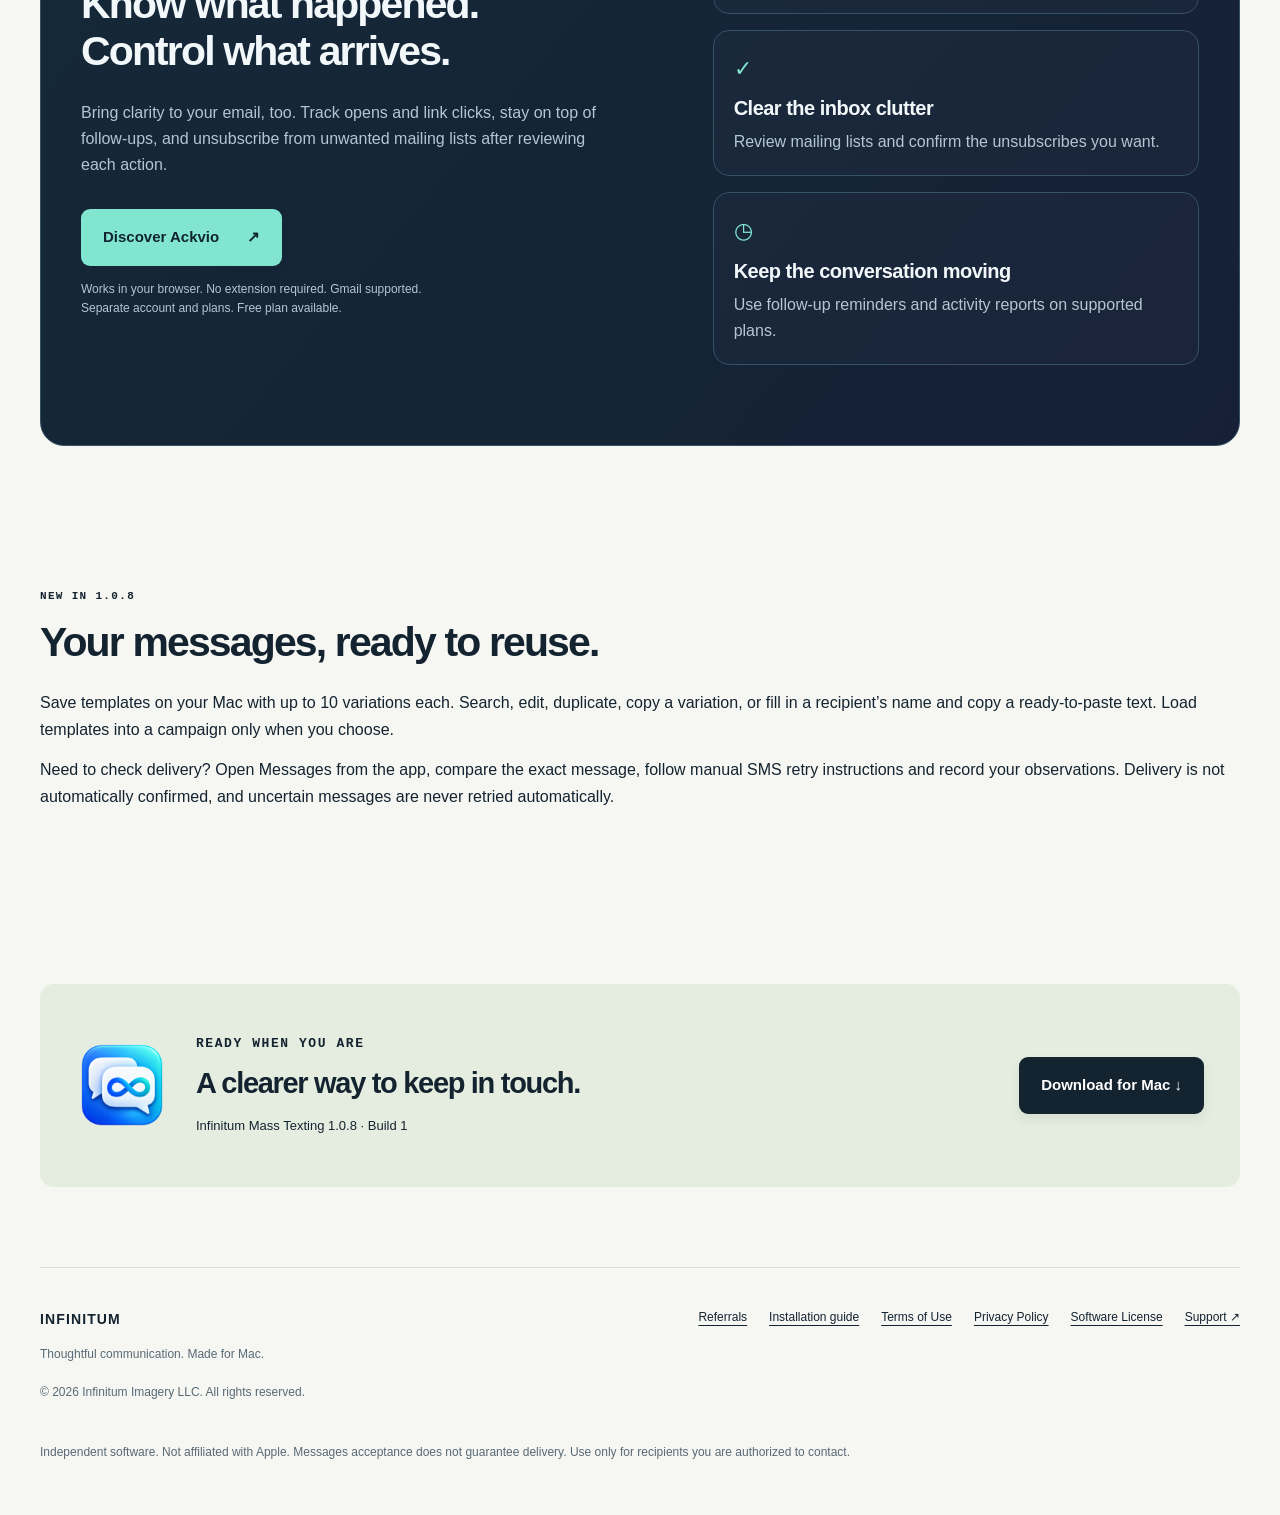
==== commit 93e60436: "Prepare 1.0.8 website, templates and persistent sign-in fixes" ====
--- a/index.html
+++ b/index.html
@@ -1,8 +1,8 @@
-<!doctype html><html lang="en"><head><meta charset="utf-8"><meta name="viewport" content="width=device-width, initial-scale=1"><title>Infinitum Mass Texting for Mac | Customer Messaging &amp; Text Campaigns</title><meta name="description" content="Mass texting from your own number through Messages on Mac. Start with limited Free sending; upgrade to Pro for scheduling, variations and three campaigns."><meta name="robots" content="index,follow"><link rel="canonical" href="https://infinitummasstexting.web.app/"><meta property="og:type" content="website"><meta property="og:title" content="Infinitum Mass Texting for Mac | Customer Messaging &amp; Text Campaigns"><meta property="og:description" content="Mass texting from your own number through Messages on Mac. Start with limited Free sending; upgrade to Pro for scheduling, variations and three campaigns."><meta property="og:url" content="https://infinitummasstexting.web.app/"><meta property="og:image" content="https://infinitummasstexting.web.app/icon.png"><meta name="twitter:card" content="summary"><meta name="theme-color" content="#111f2e"><link rel="icon" href="icon.png"><link rel="stylesheet" href="style.css?v=20260921-ackvio"><script type="application/ld+json">{"@context": "https://schema.org", "@type": "SoftwareApplication", "name": "Infinitum Mass Texting", "operatingSystem": "macOS 14 or later", "applicationCategory": "BusinessApplication", "softwareVersion": "1.0.7", "url": "https://infinitummasstexting.web.app/", "downloadUrl": "https://github.com/jrftw/InfinitumMassTexting/releases/latest/download/InfinitumMassTexting-macOS.zip", "image": "https://infinitummasstexting.web.app/icon.png", "publisher": {"@type": "Organization", "name": "Infinitum Imagery LLC"}}</script></head><body><a class="skip" href="#main">Skip to content</a><div class="wrap"><nav aria-label="Main navigation"><a class="brand" href="./"><img src="icon.png" alt="" width="38" height="38">INFINITUM<span>Mass Texting</span></a><div class="navlinks"><a href="./#features">Features</a><a href="pricing.html">Plans</a><a href="account.html">Account</a><a href="install.html">Install</a><a href="changelog.html">What’s new</a><a class="navdownload" href="https://github.com/jrftw/InfinitumMassTexting/releases/latest">Get the Mac app ↗</a></div></nav></div><main id="main"><section class="hero wrap"><div><p class="eyebrow"><span class="dot"></span> NATIVE MAC APP · VERSION 1.0.7</p><h1>Mass texting.<br>Your own number.</h1><p class="lead">Keep customers, clients, teams, and communities informed. Prepare personalized updates, reminders, and follow-ups for people who expect to hear from you. Review every recipient and manage your campaigns through Messages on your Mac.</p><div class="actions"><a class="button" href="https://github.com/jrftw/InfinitumMassTexting/releases/latest/download/InfinitumMassTexting-macOS.zip">Download for Mac <span>↓</span></a><a class="textlink" href="install.html">First time? Start here →</a></div><p class="fine">macOS 14+ · Apple silicon &amp; Intel<br>Developer ID signed · Apple-notarized · Direct download</p></div><div class="preview" aria-label="Illustrative campaign workspace preview"><div class="windowbar"><span>● ● ●</span><span>Infinitum workspace</span><span>∞</span></div><div class="mockbody"><div class="mocktitle"><div><span class="eyebrow">YOUR WORKSPACE</span><h2>Every campaign,<br>in its place.</h2></div><img src="icon.png" width="78" height="78" alt="Infinitum infinity and message-bubble app icon"></div><div class="mockrow"><span class="num">01</span><div><strong>Customer follow-up</strong><small>Preview messages before going live</small></div><span class="badge">Dry run</span></div><div class="mockrow"><span class="num">02</span><div><strong>Event reminder</strong><small>Separate timing and progress</small></div><span class="badge purple">Ready</span></div><div class="mockrow"><span class="num">03</span><div><strong>Team update</strong><small>Your next campaign starts here</small></div><span class="badge neutral">Draft</span></div><div class="queue"><span class="dot"></span> One shared Messages queue. You stay in control.</div></div><p class="mockcaption">Illustrative workflow preview</p></div></section>
+<!doctype html><html lang="en"><head><meta charset="utf-8"><meta name="viewport" content="width=device-width, initial-scale=1"><title>Infinitum Mass Texting for Mac | Customer Messaging &amp; Text Campaigns</title><meta name="description" content="Mass texting from your own number through Messages on Mac. Start with limited Free sending; upgrade to Pro for scheduling, variations and three campaigns."><meta name="robots" content="index,follow"><link rel="canonical" href="https://infinitummasstexting.web.app/"><meta property="og:type" content="website"><meta property="og:title" content="Infinitum Mass Texting for Mac | Customer Messaging &amp; Text Campaigns"><meta property="og:description" content="Mass texting from your own number through Messages on Mac. Start with limited Free sending; upgrade to Pro for scheduling, variations and three campaigns."><meta property="og:url" content="https://infinitummasstexting.web.app/"><meta property="og:image" content="https://infinitummasstexting.web.app/icon.png"><meta name="twitter:card" content="summary"><meta name="theme-color" content="#111f2e"><link rel="icon" href="icon.png"><link rel="stylesheet" href="style.css?v=20260921-ackvio"><script type="application/ld+json">{"@context": "https://schema.org", "@type": "SoftwareApplication", "name": "Infinitum Mass Texting", "operatingSystem": "macOS 14 or later", "applicationCategory": "BusinessApplication", "softwareVersion": "1.0.8", "url": "https://infinitummasstexting.web.app/", "downloadUrl": "https://github.com/jrftw/InfinitumMassTexting/releases/latest/download/InfinitumMassTexting-macOS.zip", "image": "https://infinitummasstexting.web.app/icon.png", "publisher": {"@type": "Organization", "name": "Infinitum Imagery LLC"}}</script></head><body><a class="skip" href="#main">Skip to content</a><div class="wrap"><nav aria-label="Main navigation"><a class="brand" href="./"><img src="icon.png" alt="" width="38" height="38">INFINITUM<span>Mass Texting</span></a><div class="navlinks"><a href="./#features">Features</a><a href="pricing.html">Plans</a><a href="account.html">Account</a><a href="install.html">Install</a><a href="changelog.html">What’s new</a><a class="navdownload" href="https://github.com/jrftw/InfinitumMassTexting/releases/latest">Get the Mac app ↗</a></div></nav></div><main id="main"><section class="hero wrap"><div><p class="eyebrow"><span class="dot"></span> NATIVE MAC APP · VERSION 1.0.8</p><h1>Mass texting.<br>Your own number.</h1><p class="lead">Keep customers, clients, teams, and communities informed. Prepare personalized updates, reminders, and follow-ups for people who expect to hear from you. Review every recipient and manage your campaigns through Messages on your Mac.</p><div class="actions"><a class="button" href="https://github.com/jrftw/InfinitumMassTexting/releases/latest/download/InfinitumMassTexting-macOS.zip">Download for Mac <span>↓</span></a><a class="textlink" href="install.html">First time? Start here →</a></div><p class="fine">macOS 14+ · Apple silicon &amp; Intel<br>Developer ID signed · Apple-notarized · Direct download</p></div><div class="preview" aria-label="Illustrative campaign workspace preview"><div class="windowbar"><span>● ● ●</span><span>Infinitum workspace</span><span>∞</span></div><div class="mockbody"><div class="mocktitle"><div><span class="eyebrow">YOUR WORKSPACE</span><h2>Every campaign,<br>in its place.</h2></div><img src="icon.png" width="78" height="78" alt="Infinitum infinity and message-bubble app icon"></div><div class="mockrow"><span class="num">01</span><div><strong>Customer follow-up</strong><small>Preview messages before going live</small></div><span class="badge">Dry run</span></div><div class="mockrow"><span class="num">02</span><div><strong>Event reminder</strong><small>Separate timing and progress</small></div><span class="badge purple">Ready</span></div><div class="mockrow"><span class="num">03</span><div><strong>Team update</strong><small>Your next campaign starts here</small></div><span class="badge neutral">Draft</span></div><div class="queue"><span class="dot"></span> One shared Messages queue. You stay in control.</div></div><p class="mockcaption">Illustrative workflow preview</p></div></section>
 <div class="trust"><div class="wrap"><span>01 / Local campaign storage</span><span>02 / Review before sending</span><span>03 / Free &amp; Pro plans</span></div></div>
 <section class="wrap" id="features"><p class="eyebrow">LESS GUESSWORK. MORE CONTROL.</p><h2>Built for the whole conversation workflow.</h2><div class="cards"><article class="card"><span class="featureicon">↗</span><h3>Three campaigns, independently</h3><p>Separate drafts, variations, timing and progress. Pause one or stop all. Messages processes one send at a time through a shared queue.</p></article><article class="card"><span class="featureicon">＋</span><h3>Your contacts, your way</h3><p>Paste CSV or plain text, import a file, or enter one number. Save a searchable contact library if you want one. Only a phone number is required.</p></article><article class="card"><span class="featureicon">✓</span><h3>Review with confidence</h3><p>See complete personalized messages, invalid and shared numbers, previous contact history, and a downloadable will-send / will-skip report.</p></article><article class="card"><span class="featureicon">◷</span><h3>Timing that you control</h3><p>Set recipient delays and batch cooldowns. Optional business hours, recipient cooldowns and staged launches help reduce mistakes.</p></article><article class="card"><span class="featureicon">⊘</span><h3>Shared do-not-contact list</h3><p>Record opt-outs once and apply them across all three campaigns on this Mac. Enter or paste replies manually; incoming Messages are not monitored.</p></article><article class="card"><span class="featureicon">↺</span><h3>Keep your place</h3><p>Local checkpoints, exact-message history and CSV audit logs. Unfinished campaigns reopen paused; uncertain attempts never retry automatically.</p></article></div></section>
 <section class="workflow"><div class="wrap"><div><p class="eyebrow">FROM LIST TO REVIEW</p><h2>Start small.<br>See exactly what happens.</h2><p>Your account manages your plan. Your contacts, message content and campaign logs stay in the app’s local storage on your Mac.</p><a class="textlink" href="privacy.html">Read how data is handled →</a></div><ol class="steps"><li><strong>Add your recipients</strong><p>Paste <code>Alex, +14155550101</code>, import a CSV/text file, or enter a single number.</p></li><li><strong>Write and preview</strong><p>Add variations and use <code>{name}</code> to personalize. Review the complete text and flagged numbers.</p></li><li><strong>Practice, then choose Live</strong><p><b>Dry Run ON sends nothing.</b> Turn it OFF when ready, review your campaign and confirm live sending. Test messages to your own number are a separate, explicitly confirmed live action.</p></li></ol></div></section>
 <section class="wrap faq"><p class="eyebrow">GOOD TO KNOW</p><h2>A few answers before you download.</h2><details><summary>Does this send three messages at exactly the same time?</summary><p>No. Up to three campaigns run independently, but share a queue that sends one recipient at a time through Messages. Each campaign has its own delays and controls.</p></details><details><summary>Which phone number sends the messages?</summary><p>The app uses the enabled Messages account available on your Mac. Set your sending identity in Messages settings and verify it with a test. The app does not rotate numbers or spoof identities.</p></details><details><summary>Is my contact list uploaded to Firebase?</summary><p>No. Firebase hosts this website and handles verified accounts, plan access and usage totals. Your contacts, messages, opt-outs and campaign logs stay on your Mac. Live messages go through Apple Messages and your carrier where applicable. Update checks and downloads use GitHub.</p></details><details><summary>Can I use it without creating a contact library?</summary><p>Yes. Paste a list or enter one phone number for a one-time campaign. Saving contacts is optional.</p></details><details><summary>Will it avoid spam filtering or guarantee delivery?</summary><p>No. Use expected, authorized communications and honor opt-outs. The app helps prevent mistakes; Apple and carriers control delivery and account restrictions. A sent status means Messages accepted the command.</p></details><details><summary>How do I install or update it?</summary><p>Download the Mac ZIP, double-click it, and drag the app to Applications. Quit the old app before replacing it. <a href="install.html">See the step-by-step guide</a>.</p></details></section>
 <!-- More from Infinitum: Ackvio -->
 <section class="wrap ackvio-promo" aria-labelledby="ackvio-title"><div class="ackvio-copy"><p class="eyebrow">ALSO BY INFINITUM IMAGERY</p><p class="ackvio-wordmark">Ackvio <span>EMAIL VISIBILITY + INBOX CLEANUP</span></p><h2 id="ackvio-title">Know what happened.<br>Control what arrives.</h2><p>Bring clarity to your email, too. Track opens and link clicks, stay on top of follow-ups, and unsubscribe from unwanted mailing lists after reviewing each action.</p><a class="button" href="https://ackvio.infinitumlive.com/">Discover Ackvio <span aria-hidden="true">↗</span></a><p class="fine">Works in your browser. No extension required. Gmail supported.<br>Separate account and plans. Free plan available.</p></div><div class="ackvio-benefits"><article><span aria-hidden="true">↗</span><h3>See email engagement</h3><p>Review qualified open and click activity for messages sent through Ackvio.</p></article><article><span aria-hidden="true">✓</span><h3>Clear the inbox clutter</h3><p>Review mailing lists and confirm the unsubscribes you want.</p></article><article><span aria-hidden="true">◷</span><h3>Keep the conversation moving</h3><p>Use follow-up reminders and activity reports on supported plans.</p></article></div></section>
-<section class="wrap"><div class="downloadpanel"><img src="icon.png" width="92" height="92" alt=""><div><p class="eyebrow">READY WHEN YOU ARE</p><h2>A clearer way to keep in touch.</h2><p>Infinitum Mass Texting 1.0.7 · Build 1</p></div><a class="button" href="https://github.com/jrftw/InfinitumMassTexting/releases/latest/download/InfinitumMassTexting-macOS.zip">Download for Mac ↓</a></div></section></main><footer class="wrap"><div><a class="brand" href="./">INFINITUM</a><p>Thoughtful communication. Made for Mac.</p><small>© 2026 Infinitum Imagery LLC. All rights reserved.</small></div><div class="footlinks"><a href="referrals.html">Referrals</a><a href="install.html">Installation guide</a><a href="terms.html">Terms of Use</a><a href="privacy.html">Privacy Policy</a><a href="license.html">Software License</a><a href="https://github.com/jrftw/InfinitumMassTexting/issues">Support ↗</a></div><p class="fine">Independent software. Not affiliated with Apple. Messages acceptance does not guarantee delivery. Use only for recipients you are authorized to contact.</p></footer></body></html>+<section class="wrap" aria-labelledby="templates-title"><p class="eyebrow">NEW IN 1.0.8</p><h2 id="templates-title">Your messages, ready to reuse.</h2><p>Save templates on your Mac with up to 10 variations each. Search, edit, duplicate, copy a variation, or fill in a recipient’s name and copy a ready-to-paste text. Load templates into a campaign only when you choose.</p><p>Need to check delivery? Open Messages from the app, compare the exact message, follow manual SMS retry instructions and record your observations. Delivery is not automatically confirmed, and uncertain messages are never retried automatically.</p></section><section class="wrap"><div class="downloadpanel"><img src="icon.png" width="92" height="92" alt=""><div><p class="eyebrow">READY WHEN YOU ARE</p><h2>A clearer way to keep in touch.</h2><p>Infinitum Mass Texting 1.0.8 · Build 1</p></div><a class="button" href="https://github.com/jrftw/InfinitumMassTexting/releases/latest/download/InfinitumMassTexting-macOS.zip">Download for Mac ↓</a></div></section></main><footer class="wrap"><div><a class="brand" href="./">INFINITUM</a><p>Thoughtful communication. Made for Mac.</p><small>© 2026 Infinitum Imagery LLC. All rights reserved.</small></div><div class="footlinks"><a href="referrals.html">Referrals</a><a href="install.html">Installation guide</a><a href="terms.html">Terms of Use</a><a href="privacy.html">Privacy Policy</a><a href="license.html">Software License</a><a href="https://github.com/jrftw/InfinitumMassTexting/issues">Support ↗</a></div><p class="fine">Independent software. Not affiliated with Apple. Messages acceptance does not guarantee delivery. Use only for recipients you are authorized to contact.</p></footer></body></html>
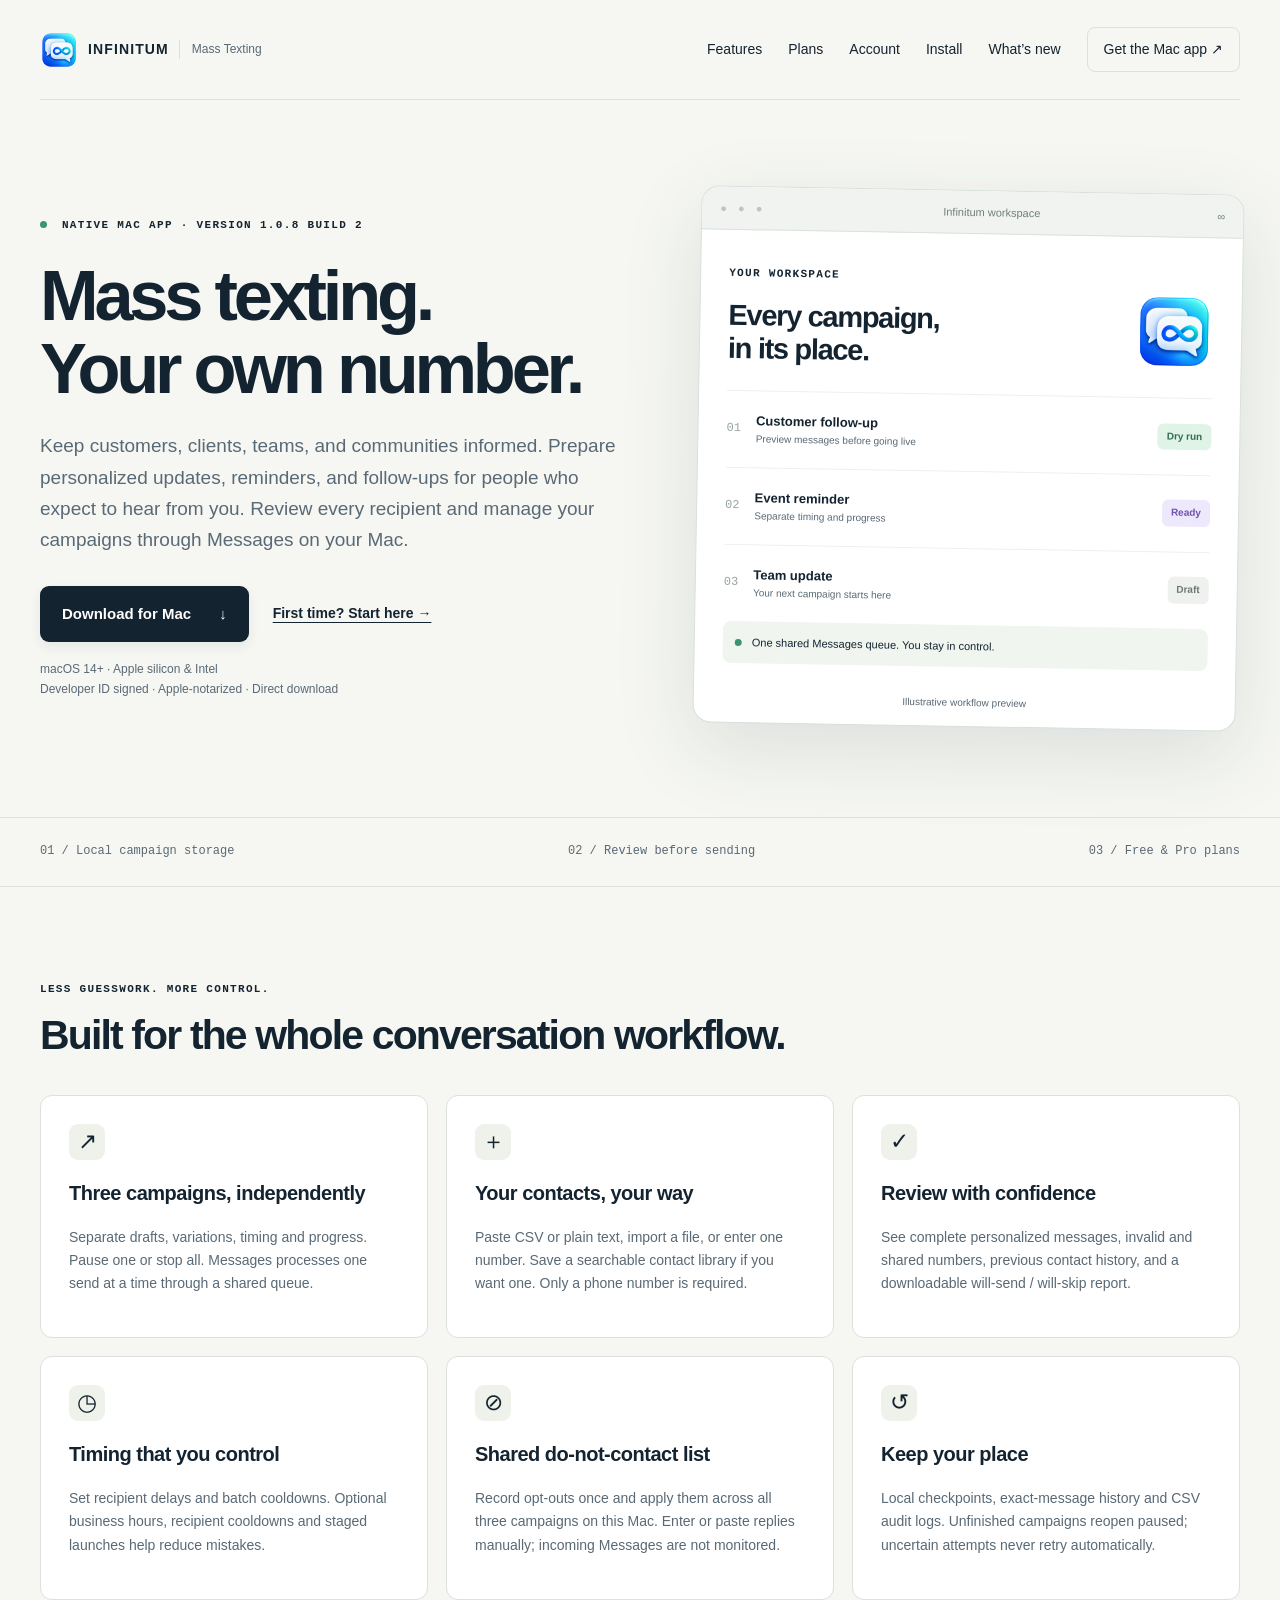
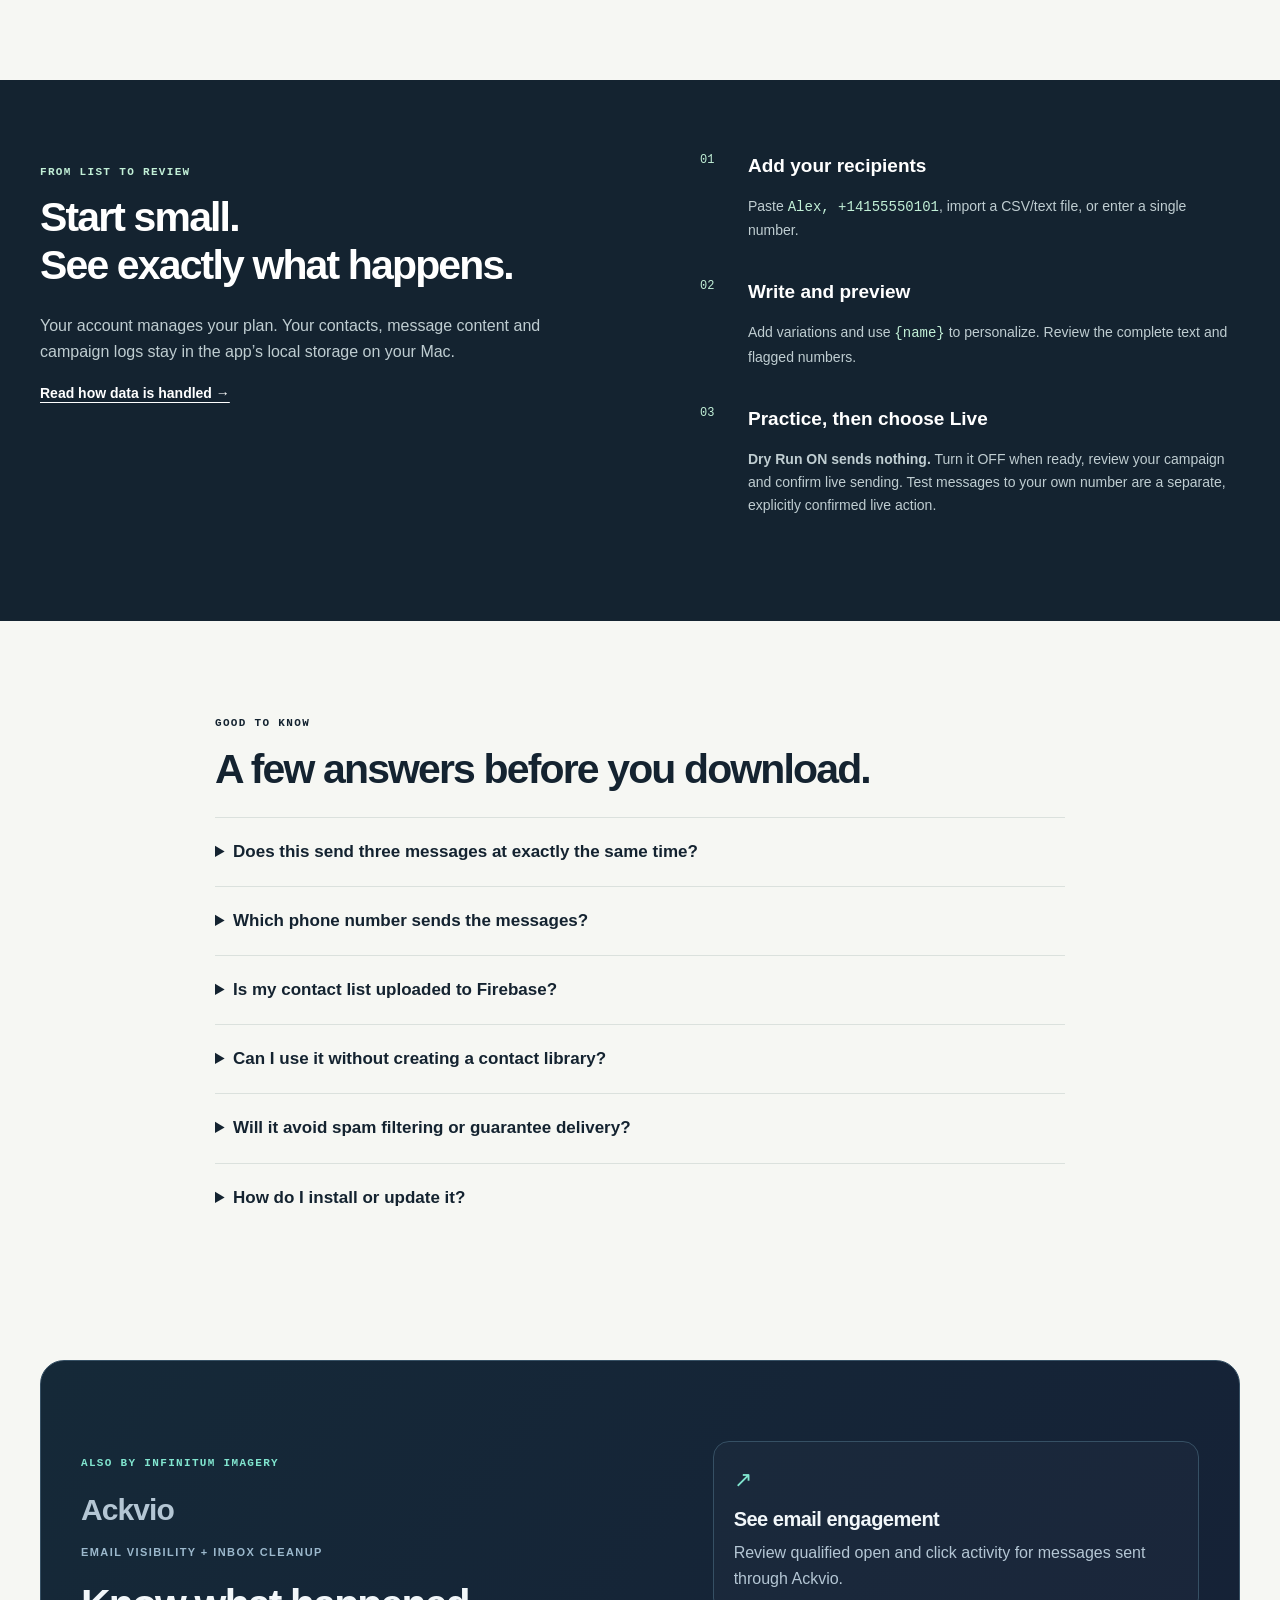
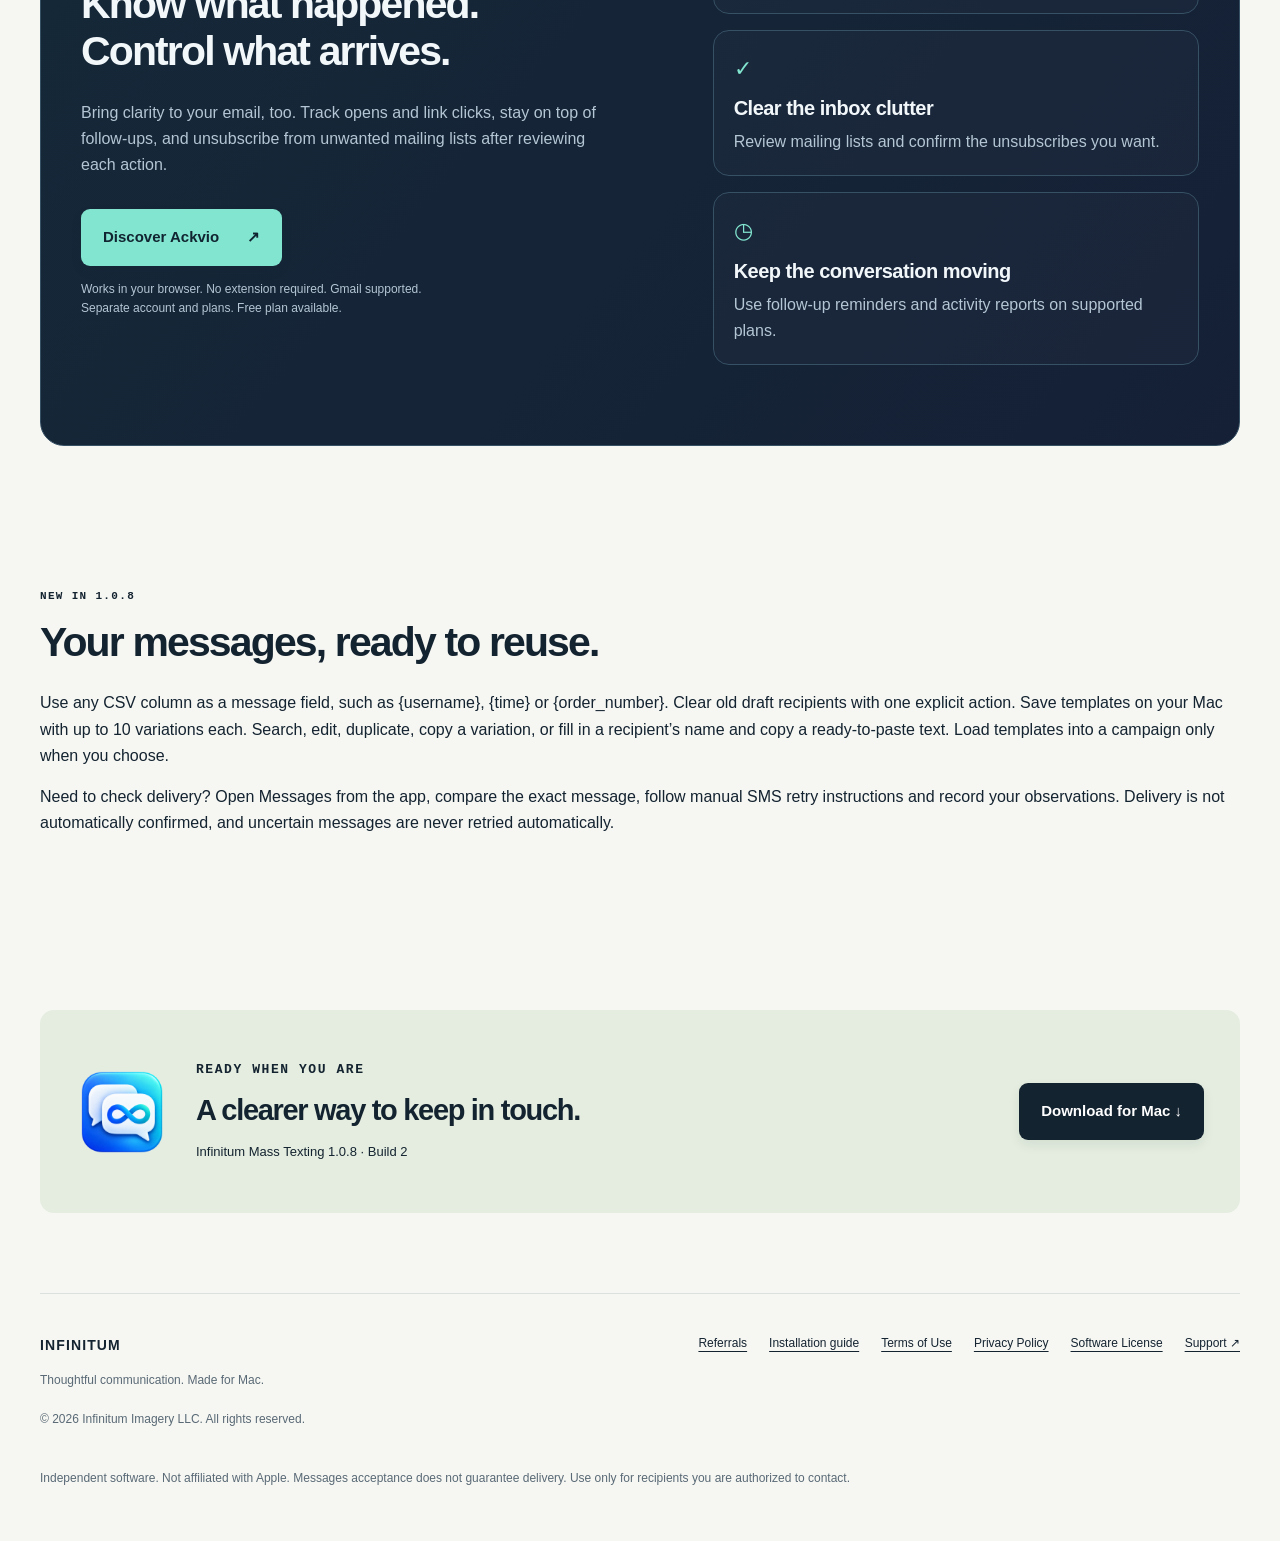
==== commit b1197b2c: "Prepare 1.0.8 Build 2 download pages and expanded subscription plans" ====
--- a/index.html
+++ b/index.html
@@ -1,8 +1,8 @@
-<!doctype html><html lang="en"><head><meta charset="utf-8"><meta name="viewport" content="width=device-width, initial-scale=1"><title>Infinitum Mass Texting for Mac | Customer Messaging &amp; Text Campaigns</title><meta name="description" content="Mass texting from your own number through Messages on Mac. Start with limited Free sending; upgrade to Pro for scheduling, variations and three campaigns."><meta name="robots" content="index,follow"><link rel="canonical" href="https://infinitummasstexting.web.app/"><meta property="og:type" content="website"><meta property="og:title" content="Infinitum Mass Texting for Mac | Customer Messaging &amp; Text Campaigns"><meta property="og:description" content="Mass texting from your own number through Messages on Mac. Start with limited Free sending; upgrade to Pro for scheduling, variations and three campaigns."><meta property="og:url" content="https://infinitummasstexting.web.app/"><meta property="og:image" content="https://infinitummasstexting.web.app/icon.png"><meta name="twitter:card" content="summary"><meta name="theme-color" content="#111f2e"><link rel="icon" href="icon.png"><link rel="stylesheet" href="style.css?v=20260921-ackvio"><script type="application/ld+json">{"@context": "https://schema.org", "@type": "SoftwareApplication", "name": "Infinitum Mass Texting", "operatingSystem": "macOS 14 or later", "applicationCategory": "BusinessApplication", "softwareVersion": "1.0.8", "url": "https://infinitummasstexting.web.app/", "downloadUrl": "https://github.com/jrftw/InfinitumMassTexting/releases/latest/download/InfinitumMassTexting-macOS.zip", "image": "https://infinitummasstexting.web.app/icon.png", "publisher": {"@type": "Organization", "name": "Infinitum Imagery LLC"}}</script></head><body><a class="skip" href="#main">Skip to content</a><div class="wrap"><nav aria-label="Main navigation"><a class="brand" href="./"><img src="icon.png" alt="" width="38" height="38">INFINITUM<span>Mass Texting</span></a><div class="navlinks"><a href="./#features">Features</a><a href="pricing.html">Plans</a><a href="account.html">Account</a><a href="install.html">Install</a><a href="changelog.html">What’s new</a><a class="navdownload" href="https://github.com/jrftw/InfinitumMassTexting/releases/latest">Get the Mac app ↗</a></div></nav></div><main id="main"><section class="hero wrap"><div><p class="eyebrow"><span class="dot"></span> NATIVE MAC APP · VERSION 1.0.8</p><h1>Mass texting.<br>Your own number.</h1><p class="lead">Keep customers, clients, teams, and communities informed. Prepare personalized updates, reminders, and follow-ups for people who expect to hear from you. Review every recipient and manage your campaigns through Messages on your Mac.</p><div class="actions"><a class="button" href="https://github.com/jrftw/InfinitumMassTexting/releases/latest/download/InfinitumMassTexting-macOS.zip">Download for Mac <span>↓</span></a><a class="textlink" href="install.html">First time? Start here →</a></div><p class="fine">macOS 14+ · Apple silicon &amp; Intel<br>Developer ID signed · Apple-notarized · Direct download</p></div><div class="preview" aria-label="Illustrative campaign workspace preview"><div class="windowbar"><span>● ● ●</span><span>Infinitum workspace</span><span>∞</span></div><div class="mockbody"><div class="mocktitle"><div><span class="eyebrow">YOUR WORKSPACE</span><h2>Every campaign,<br>in its place.</h2></div><img src="icon.png" width="78" height="78" alt="Infinitum infinity and message-bubble app icon"></div><div class="mockrow"><span class="num">01</span><div><strong>Customer follow-up</strong><small>Preview messages before going live</small></div><span class="badge">Dry run</span></div><div class="mockrow"><span class="num">02</span><div><strong>Event reminder</strong><small>Separate timing and progress</small></div><span class="badge purple">Ready</span></div><div class="mockrow"><span class="num">03</span><div><strong>Team update</strong><small>Your next campaign starts here</small></div><span class="badge neutral">Draft</span></div><div class="queue"><span class="dot"></span> One shared Messages queue. You stay in control.</div></div><p class="mockcaption">Illustrative workflow preview</p></div></section>
+<!doctype html><html lang="en"><head><meta charset="utf-8"><meta name="viewport" content="width=device-width, initial-scale=1"><title>Infinitum Mass Texting for Mac | Customer Messaging &amp; Text Campaigns</title><meta name="description" content="Mass texting from your own number through Messages on Mac. Start with limited Free sending; upgrade to Pro for scheduling, variations and three campaigns."><meta name="robots" content="index,follow"><link rel="canonical" href="https://infinitummasstexting.web.app/"><meta property="og:type" content="website"><meta property="og:title" content="Infinitum Mass Texting for Mac | Customer Messaging &amp; Text Campaigns"><meta property="og:description" content="Mass texting from your own number through Messages on Mac. Start with limited Free sending; upgrade to Pro for scheduling, variations and three campaigns."><meta property="og:url" content="https://infinitummasstexting.web.app/"><meta property="og:image" content="https://infinitummasstexting.web.app/icon.png"><meta name="twitter:card" content="summary"><meta name="theme-color" content="#111f2e"><link rel="icon" href="icon.png"><link rel="stylesheet" href="style.css?v=20260921-ackvio"><script type="application/ld+json">{"@context": "https://schema.org", "@type": "SoftwareApplication", "name": "Infinitum Mass Texting", "operatingSystem": "macOS 14 or later", "applicationCategory": "BusinessApplication", "softwareVersion": "1.0.8", "url": "https://infinitummasstexting.web.app/", "downloadUrl": "https://github.com/jrftw/InfinitumMassTexting/releases/latest/download/InfinitumMassTexting-macOS.zip", "image": "https://infinitummasstexting.web.app/icon.png", "publisher": {"@type": "Organization", "name": "Infinitum Imagery LLC"}}</script></head><body><a class="skip" href="#main">Skip to content</a><div class="wrap"><nav aria-label="Main navigation"><a class="brand" href="./"><img src="icon.png" alt="" width="38" height="38">INFINITUM<span>Mass Texting</span></a><div class="navlinks"><a href="./#features">Features</a><a href="pricing.html">Plans</a><a href="account.html">Account</a><a href="install.html">Install</a><a href="changelog.html">What’s new</a><a class="navdownload" href="https://github.com/jrftw/InfinitumMassTexting/releases/latest">Get the Mac app ↗</a></div></nav></div><main id="main"><section class="hero wrap"><div><p class="eyebrow"><span class="dot"></span> NATIVE MAC APP · VERSION 1.0.8 BUILD 2</p><h1>Mass texting.<br>Your own number.</h1><p class="lead">Keep customers, clients, teams, and communities informed. Prepare personalized updates, reminders, and follow-ups for people who expect to hear from you. Review every recipient and manage your campaigns through Messages on your Mac.</p><div class="actions"><a class="button" href="https://github.com/jrftw/InfinitumMassTexting/releases/latest/download/InfinitumMassTexting-macOS.zip">Download for Mac <span>↓</span></a><a class="textlink" href="install.html">First time? Start here →</a></div><p class="fine">macOS 14+ · Apple silicon &amp; Intel<br>Developer ID signed · Apple-notarized · Direct download</p></div><div class="preview" aria-label="Illustrative campaign workspace preview"><div class="windowbar"><span>● ● ●</span><span>Infinitum workspace</span><span>∞</span></div><div class="mockbody"><div class="mocktitle"><div><span class="eyebrow">YOUR WORKSPACE</span><h2>Every campaign,<br>in its place.</h2></div><img src="icon.png" width="78" height="78" alt="Infinitum infinity and message-bubble app icon"></div><div class="mockrow"><span class="num">01</span><div><strong>Customer follow-up</strong><small>Preview messages before going live</small></div><span class="badge">Dry run</span></div><div class="mockrow"><span class="num">02</span><div><strong>Event reminder</strong><small>Separate timing and progress</small></div><span class="badge purple">Ready</span></div><div class="mockrow"><span class="num">03</span><div><strong>Team update</strong><small>Your next campaign starts here</small></div><span class="badge neutral">Draft</span></div><div class="queue"><span class="dot"></span> One shared Messages queue. You stay in control.</div></div><p class="mockcaption">Illustrative workflow preview</p></div></section>
 <div class="trust"><div class="wrap"><span>01 / Local campaign storage</span><span>02 / Review before sending</span><span>03 / Free &amp; Pro plans</span></div></div>
 <section class="wrap" id="features"><p class="eyebrow">LESS GUESSWORK. MORE CONTROL.</p><h2>Built for the whole conversation workflow.</h2><div class="cards"><article class="card"><span class="featureicon">↗</span><h3>Three campaigns, independently</h3><p>Separate drafts, variations, timing and progress. Pause one or stop all. Messages processes one send at a time through a shared queue.</p></article><article class="card"><span class="featureicon">＋</span><h3>Your contacts, your way</h3><p>Paste CSV or plain text, import a file, or enter one number. Save a searchable contact library if you want one. Only a phone number is required.</p></article><article class="card"><span class="featureicon">✓</span><h3>Review with confidence</h3><p>See complete personalized messages, invalid and shared numbers, previous contact history, and a downloadable will-send / will-skip report.</p></article><article class="card"><span class="featureicon">◷</span><h3>Timing that you control</h3><p>Set recipient delays and batch cooldowns. Optional business hours, recipient cooldowns and staged launches help reduce mistakes.</p></article><article class="card"><span class="featureicon">⊘</span><h3>Shared do-not-contact list</h3><p>Record opt-outs once and apply them across all three campaigns on this Mac. Enter or paste replies manually; incoming Messages are not monitored.</p></article><article class="card"><span class="featureicon">↺</span><h3>Keep your place</h3><p>Local checkpoints, exact-message history and CSV audit logs. Unfinished campaigns reopen paused; uncertain attempts never retry automatically.</p></article></div></section>
 <section class="workflow"><div class="wrap"><div><p class="eyebrow">FROM LIST TO REVIEW</p><h2>Start small.<br>See exactly what happens.</h2><p>Your account manages your plan. Your contacts, message content and campaign logs stay in the app’s local storage on your Mac.</p><a class="textlink" href="privacy.html">Read how data is handled →</a></div><ol class="steps"><li><strong>Add your recipients</strong><p>Paste <code>Alex, +14155550101</code>, import a CSV/text file, or enter a single number.</p></li><li><strong>Write and preview</strong><p>Add variations and use <code>{name}</code> to personalize. Review the complete text and flagged numbers.</p></li><li><strong>Practice, then choose Live</strong><p><b>Dry Run ON sends nothing.</b> Turn it OFF when ready, review your campaign and confirm live sending. Test messages to your own number are a separate, explicitly confirmed live action.</p></li></ol></div></section>
 <section class="wrap faq"><p class="eyebrow">GOOD TO KNOW</p><h2>A few answers before you download.</h2><details><summary>Does this send three messages at exactly the same time?</summary><p>No. Up to three campaigns run independently, but share a queue that sends one recipient at a time through Messages. Each campaign has its own delays and controls.</p></details><details><summary>Which phone number sends the messages?</summary><p>The app uses the enabled Messages account available on your Mac. Set your sending identity in Messages settings and verify it with a test. The app does not rotate numbers or spoof identities.</p></details><details><summary>Is my contact list uploaded to Firebase?</summary><p>No. Firebase hosts this website and handles verified accounts, plan access and usage totals. Your contacts, messages, opt-outs and campaign logs stay on your Mac. Live messages go through Apple Messages and your carrier where applicable. Update checks and downloads use GitHub.</p></details><details><summary>Can I use it without creating a contact library?</summary><p>Yes. Paste a list or enter one phone number for a one-time campaign. Saving contacts is optional.</p></details><details><summary>Will it avoid spam filtering or guarantee delivery?</summary><p>No. Use expected, authorized communications and honor opt-outs. The app helps prevent mistakes; Apple and carriers control delivery and account restrictions. A sent status means Messages accepted the command.</p></details><details><summary>How do I install or update it?</summary><p>Download the Mac ZIP, double-click it, and drag the app to Applications. Quit the old app before replacing it. <a href="install.html">See the step-by-step guide</a>.</p></details></section>
 <!-- More from Infinitum: Ackvio -->
 <section class="wrap ackvio-promo" aria-labelledby="ackvio-title"><div class="ackvio-copy"><p class="eyebrow">ALSO BY INFINITUM IMAGERY</p><p class="ackvio-wordmark">Ackvio <span>EMAIL VISIBILITY + INBOX CLEANUP</span></p><h2 id="ackvio-title">Know what happened.<br>Control what arrives.</h2><p>Bring clarity to your email, too. Track opens and link clicks, stay on top of follow-ups, and unsubscribe from unwanted mailing lists after reviewing each action.</p><a class="button" href="https://ackvio.infinitumlive.com/">Discover Ackvio <span aria-hidden="true">↗</span></a><p class="fine">Works in your browser. No extension required. Gmail supported.<br>Separate account and plans. Free plan available.</p></div><div class="ackvio-benefits"><article><span aria-hidden="true">↗</span><h3>See email engagement</h3><p>Review qualified open and click activity for messages sent through Ackvio.</p></article><article><span aria-hidden="true">✓</span><h3>Clear the inbox clutter</h3><p>Review mailing lists and confirm the unsubscribes you want.</p></article><article><span aria-hidden="true">◷</span><h3>Keep the conversation moving</h3><p>Use follow-up reminders and activity reports on supported plans.</p></article></div></section>
-<section class="wrap" aria-labelledby="templates-title"><p class="eyebrow">NEW IN 1.0.8</p><h2 id="templates-title">Your messages, ready to reuse.</h2><p>Save templates on your Mac with up to 10 variations each. Search, edit, duplicate, copy a variation, or fill in a recipient’s name and copy a ready-to-paste text. Load templates into a campaign only when you choose.</p><p>Need to check delivery? Open Messages from the app, compare the exact message, follow manual SMS retry instructions and record your observations. Delivery is not automatically confirmed, and uncertain messages are never retried automatically.</p></section><section class="wrap"><div class="downloadpanel"><img src="icon.png" width="92" height="92" alt=""><div><p class="eyebrow">READY WHEN YOU ARE</p><h2>A clearer way to keep in touch.</h2><p>Infinitum Mass Texting 1.0.8 · Build 1</p></div><a class="button" href="https://github.com/jrftw/InfinitumMassTexting/releases/latest/download/InfinitumMassTexting-macOS.zip">Download for Mac ↓</a></div></section></main><footer class="wrap"><div><a class="brand" href="./">INFINITUM</a><p>Thoughtful communication. Made for Mac.</p><small>© 2026 Infinitum Imagery LLC. All rights reserved.</small></div><div class="footlinks"><a href="referrals.html">Referrals</a><a href="install.html">Installation guide</a><a href="terms.html">Terms of Use</a><a href="privacy.html">Privacy Policy</a><a href="license.html">Software License</a><a href="https://github.com/jrftw/InfinitumMassTexting/issues">Support ↗</a></div><p class="fine">Independent software. Not affiliated with Apple. Messages acceptance does not guarantee delivery. Use only for recipients you are authorized to contact.</p></footer></body></html>+<section class="wrap" aria-labelledby="templates-title"><p class="eyebrow">NEW IN 1.0.8</p><h2 id="templates-title">Your messages, ready to reuse.</h2><p>Use any CSV column as a message field, such as {username}, {time} or {order_number}. Clear old draft recipients with one explicit action. Save templates on your Mac with up to 10 variations each. Search, edit, duplicate, copy a variation, or fill in a recipient’s name and copy a ready-to-paste text. Load templates into a campaign only when you choose.</p><p>Need to check delivery? Open Messages from the app, compare the exact message, follow manual SMS retry instructions and record your observations. Delivery is not automatically confirmed, and uncertain messages are never retried automatically.</p></section><section class="wrap"><div class="downloadpanel"><img src="icon.png" width="92" height="92" alt=""><div><p class="eyebrow">READY WHEN YOU ARE</p><h2>A clearer way to keep in touch.</h2><p>Infinitum Mass Texting 1.0.8 · Build 2</p></div><a class="button" href="https://github.com/jrftw/InfinitumMassTexting/releases/latest/download/InfinitumMassTexting-macOS.zip">Download for Mac ↓</a></div></section></main><footer class="wrap"><div><a class="brand" href="./">INFINITUM</a><p>Thoughtful communication. Made for Mac.</p><small>© 2026 Infinitum Imagery LLC. All rights reserved.</small></div><div class="footlinks"><a href="referrals.html">Referrals</a><a href="install.html">Installation guide</a><a href="terms.html">Terms of Use</a><a href="privacy.html">Privacy Policy</a><a href="license.html">Software License</a><a href="https://github.com/jrftw/InfinitumMassTexting/issues">Support ↗</a></div><p class="fine">Independent software. Not affiliated with Apple. Messages acceptance does not guarantee delivery. Use only for recipients you are authorized to contact.</p></footer></body></html>
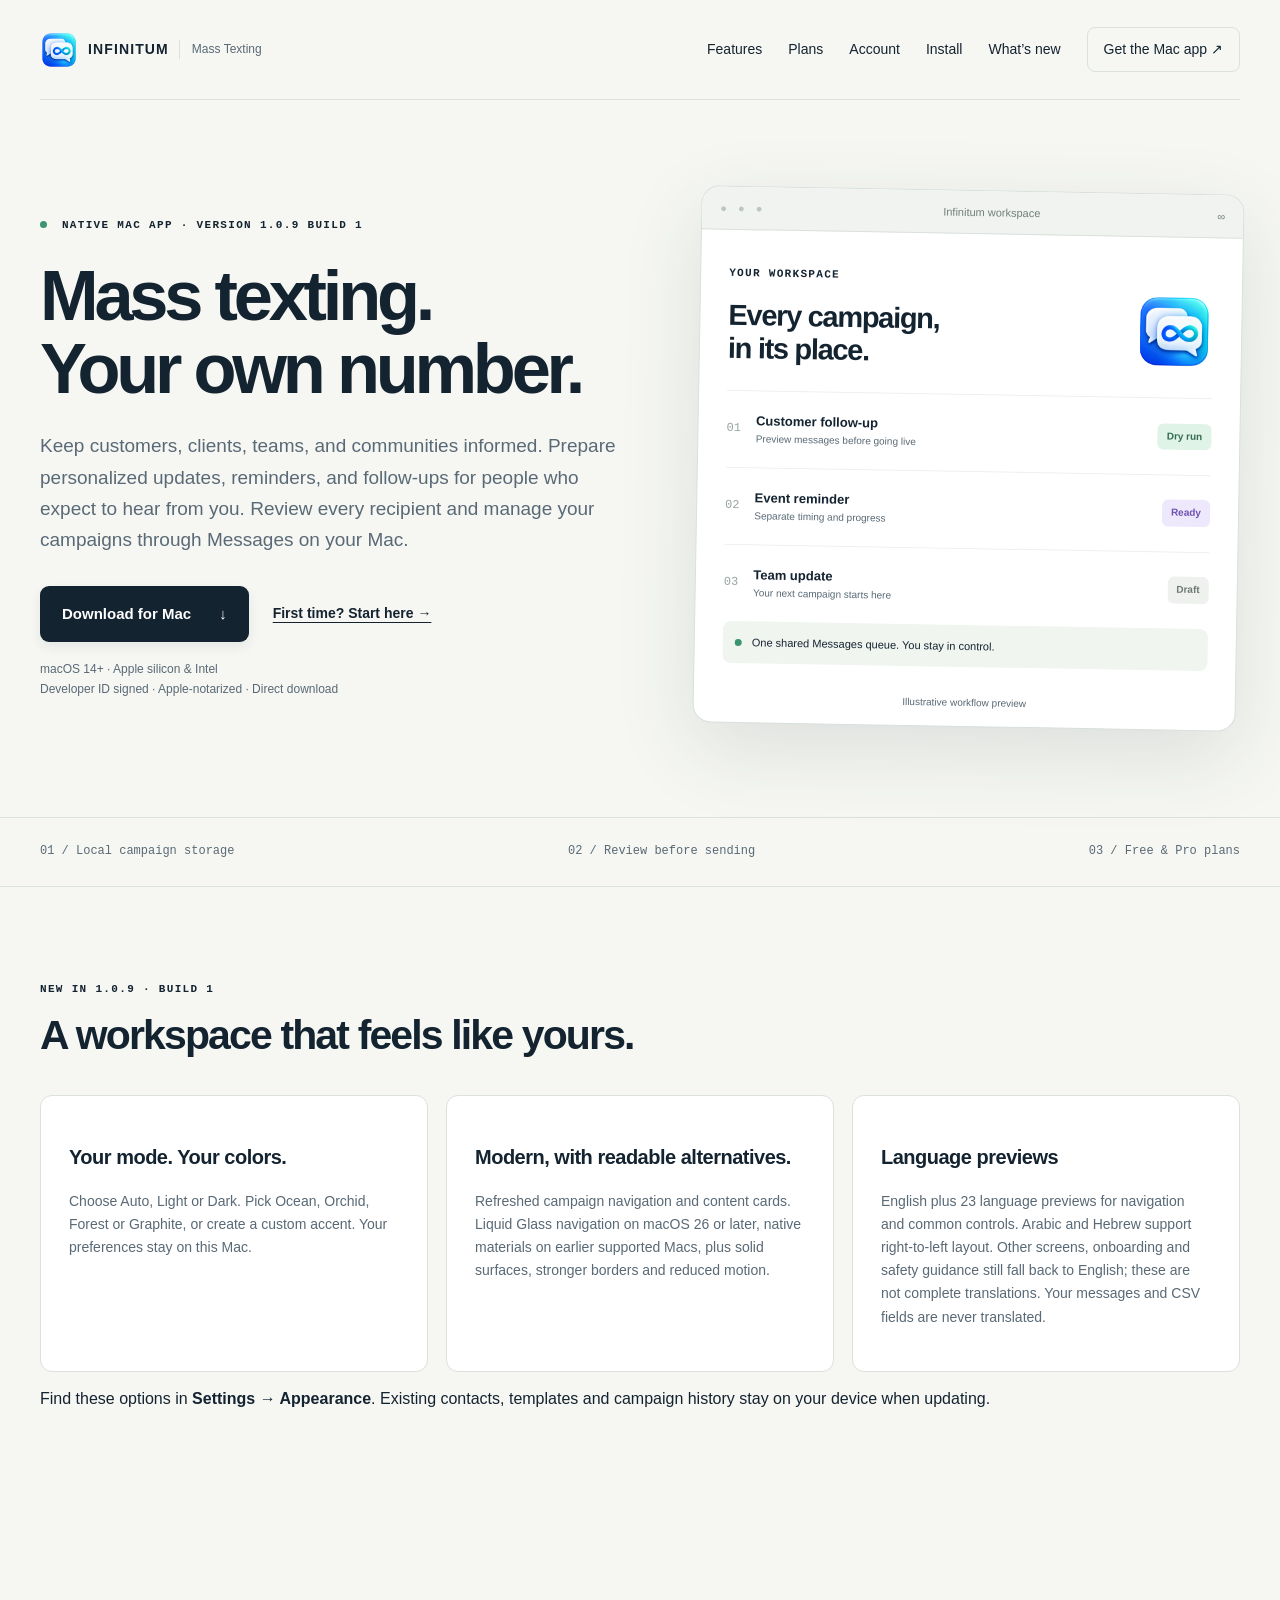
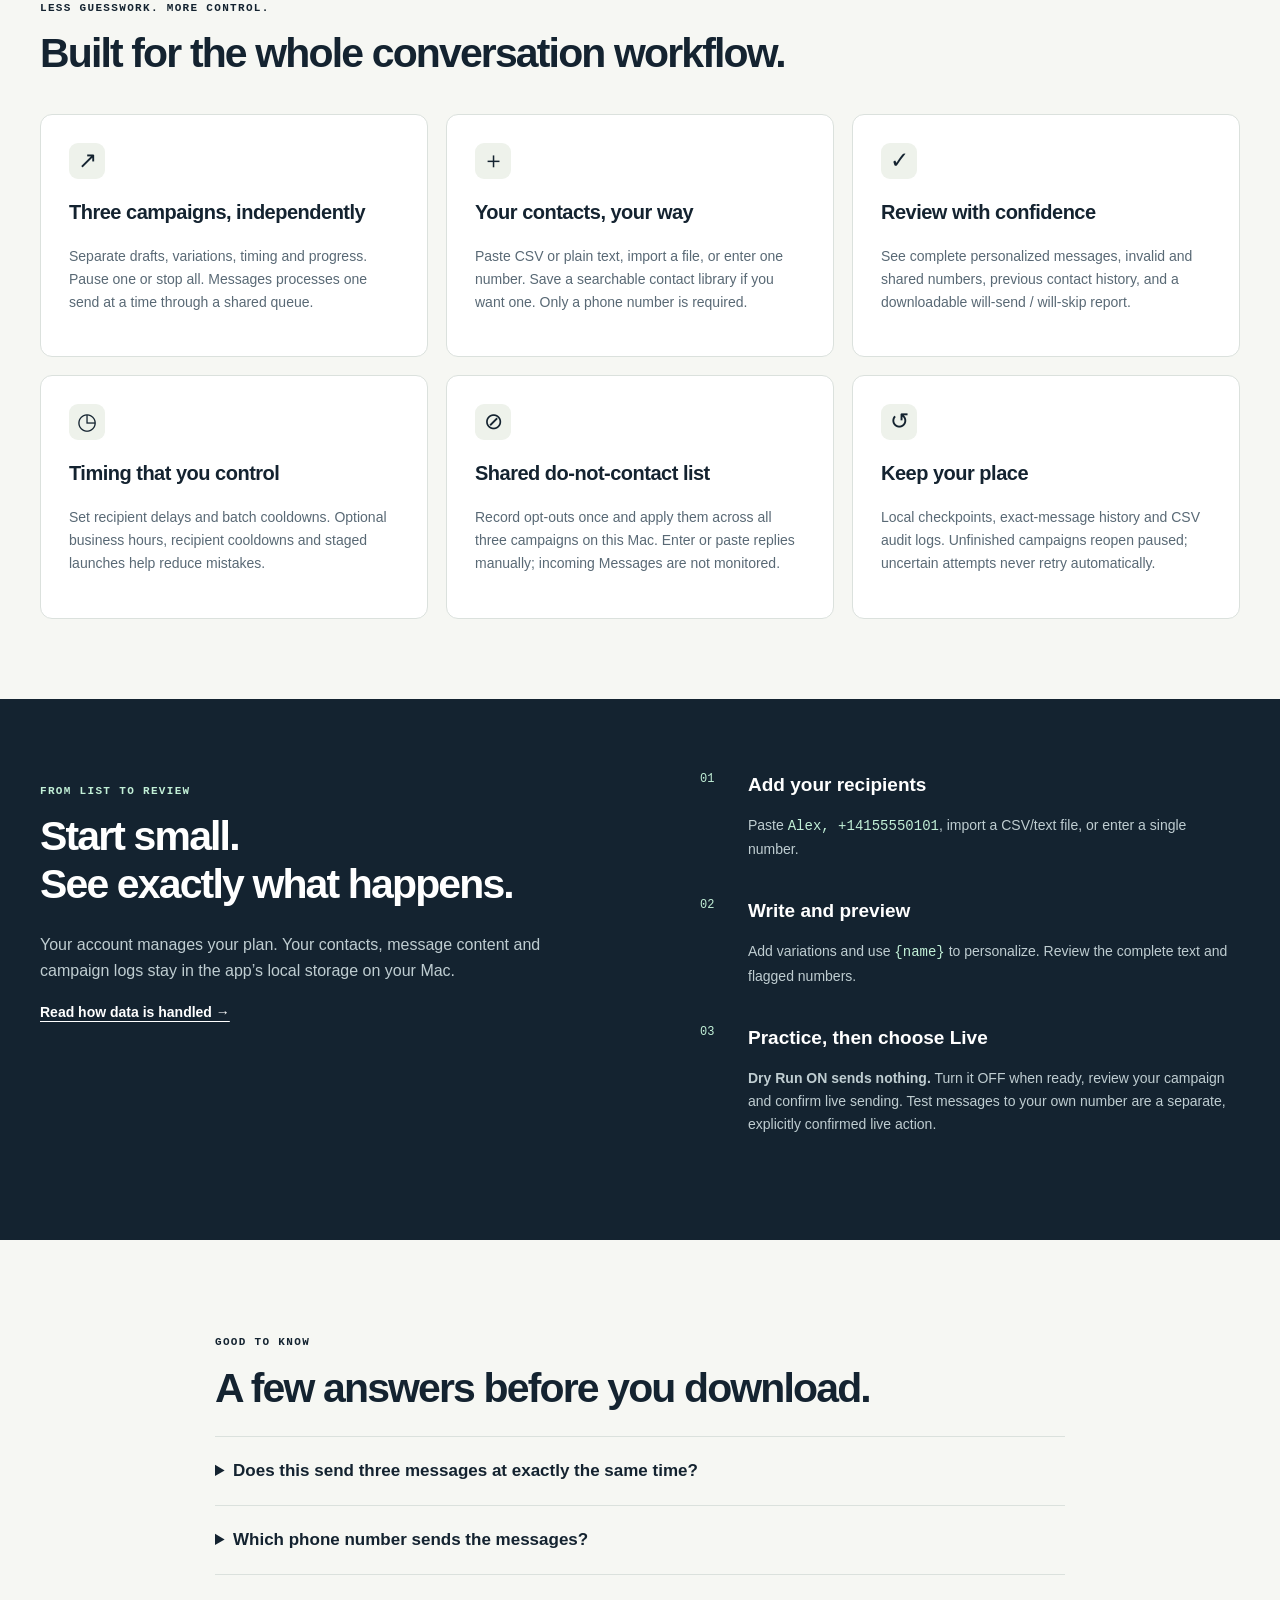
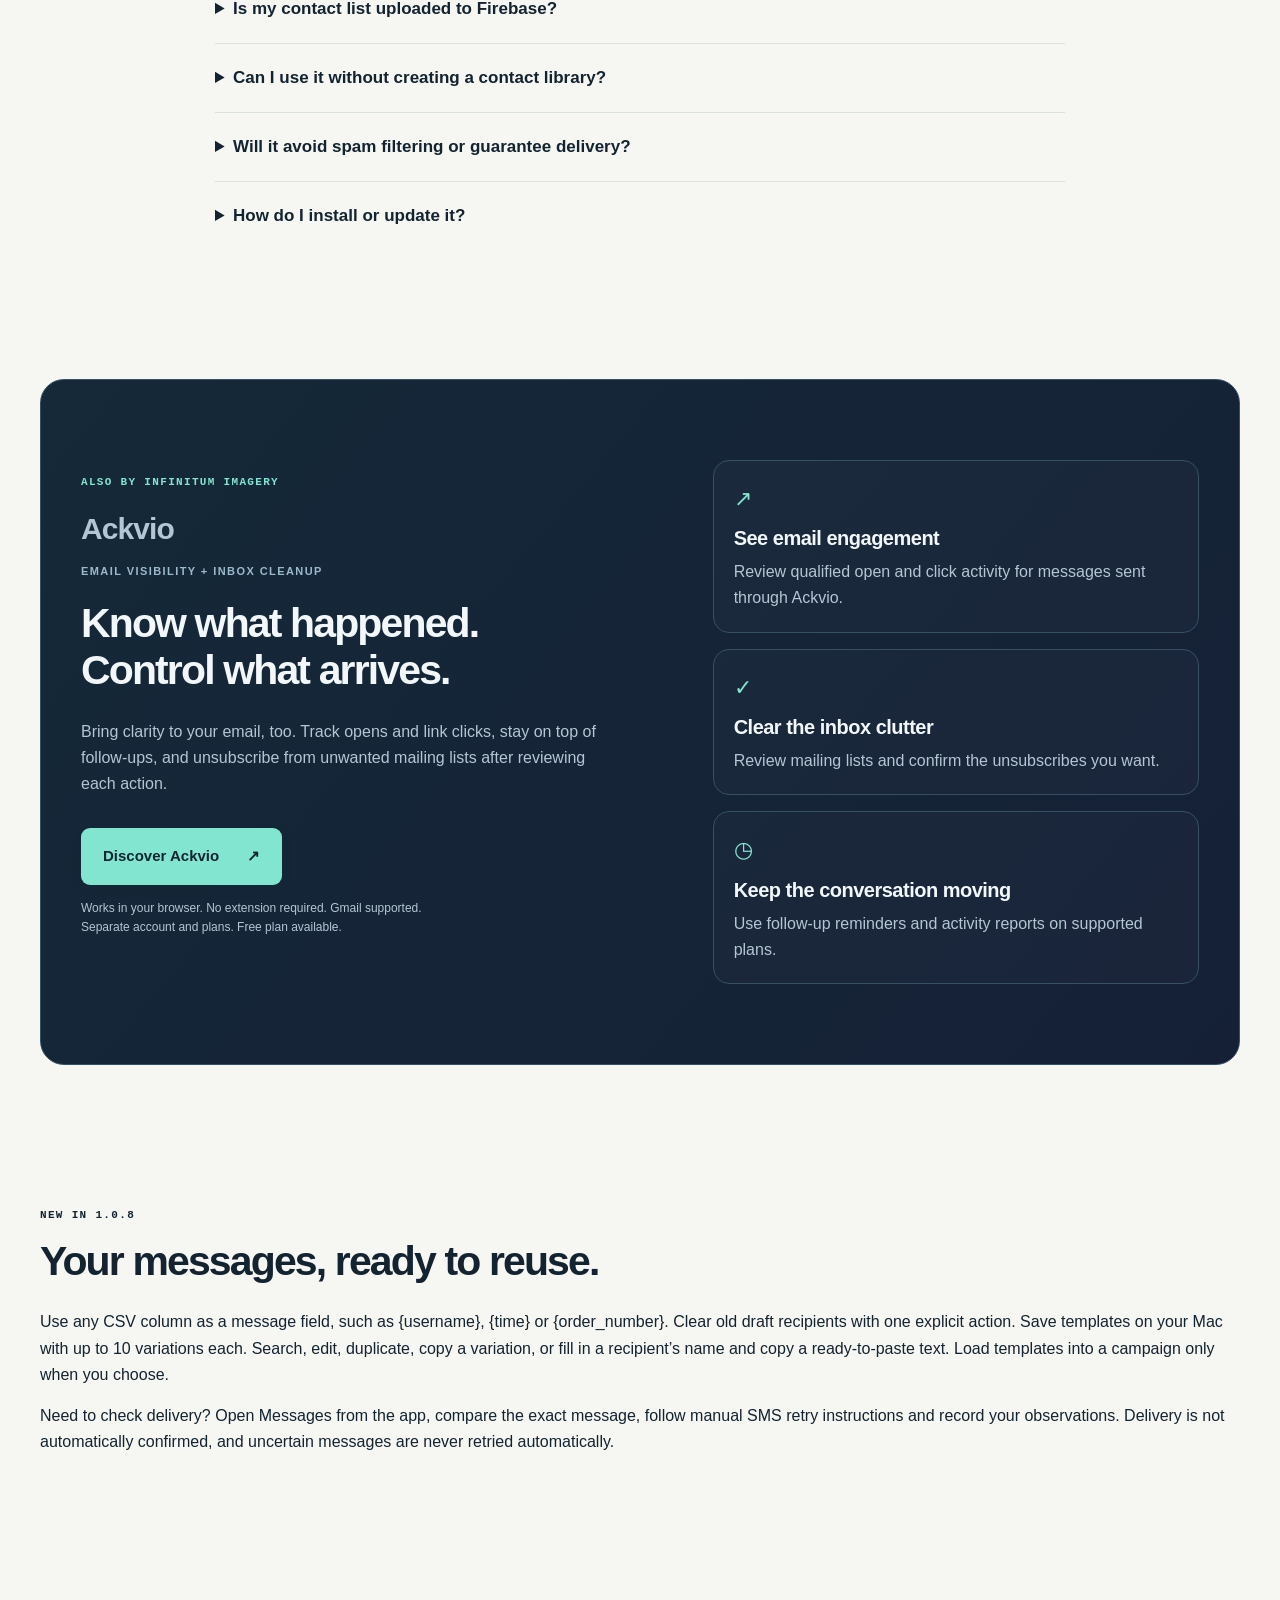
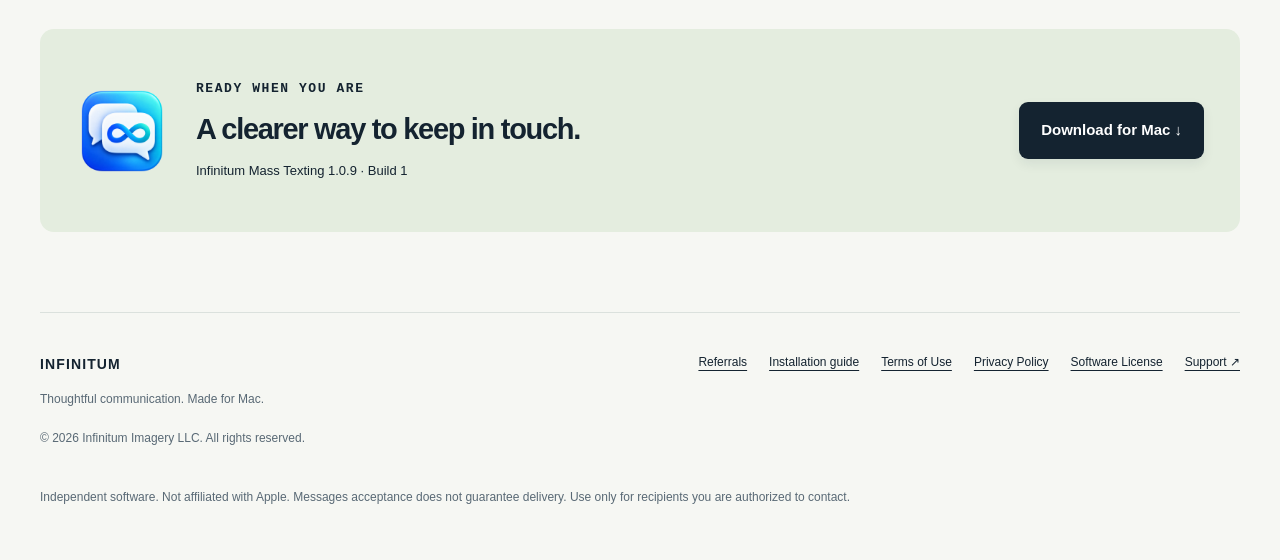
==== commit ea490a1e: "Publish 1.0.9 Build 1 website and installation guide" ====
--- a/index.html
+++ b/index.html
@@ -1,8 +1,8 @@
-<!doctype html><html lang="en"><head><meta charset="utf-8"><meta name="viewport" content="width=device-width, initial-scale=1"><title>Infinitum Mass Texting for Mac | Customer Messaging &amp; Text Campaigns</title><meta name="description" content="Mass texting from your own number through Messages on Mac. Start with limited Free sending; upgrade to Pro for scheduling, variations and three campaigns."><meta name="robots" content="index,follow"><link rel="canonical" href="https://infinitummasstexting.web.app/"><meta property="og:type" content="website"><meta property="og:title" content="Infinitum Mass Texting for Mac | Customer Messaging &amp; Text Campaigns"><meta property="og:description" content="Mass texting from your own number through Messages on Mac. Start with limited Free sending; upgrade to Pro for scheduling, variations and three campaigns."><meta property="og:url" content="https://infinitummasstexting.web.app/"><meta property="og:image" content="https://infinitummasstexting.web.app/icon.png"><meta name="twitter:card" content="summary"><meta name="theme-color" content="#111f2e"><link rel="icon" href="icon.png"><link rel="stylesheet" href="style.css?v=20260921-ackvio"><script type="application/ld+json">{"@context": "https://schema.org", "@type": "SoftwareApplication", "name": "Infinitum Mass Texting", "operatingSystem": "macOS 14 or later", "applicationCategory": "BusinessApplication", "softwareVersion": "1.0.8", "url": "https://infinitummasstexting.web.app/", "downloadUrl": "https://github.com/jrftw/InfinitumMassTexting/releases/latest/download/InfinitumMassTexting-macOS.zip", "image": "https://infinitummasstexting.web.app/icon.png", "publisher": {"@type": "Organization", "name": "Infinitum Imagery LLC"}}</script></head><body><a class="skip" href="#main">Skip to content</a><div class="wrap"><nav aria-label="Main navigation"><a class="brand" href="./"><img src="icon.png" alt="" width="38" height="38">INFINITUM<span>Mass Texting</span></a><div class="navlinks"><a href="./#features">Features</a><a href="pricing.html">Plans</a><a href="account.html">Account</a><a href="install.html">Install</a><a href="changelog.html">What’s new</a><a class="navdownload" href="https://github.com/jrftw/InfinitumMassTexting/releases/latest">Get the Mac app ↗</a></div></nav></div><main id="main"><section class="hero wrap"><div><p class="eyebrow"><span class="dot"></span> NATIVE MAC APP · VERSION 1.0.8 BUILD 2</p><h1>Mass texting.<br>Your own number.</h1><p class="lead">Keep customers, clients, teams, and communities informed. Prepare personalized updates, reminders, and follow-ups for people who expect to hear from you. Review every recipient and manage your campaigns through Messages on your Mac.</p><div class="actions"><a class="button" href="https://github.com/jrftw/InfinitumMassTexting/releases/latest/download/InfinitumMassTexting-macOS.zip">Download for Mac <span>↓</span></a><a class="textlink" href="install.html">First time? Start here →</a></div><p class="fine">macOS 14+ · Apple silicon &amp; Intel<br>Developer ID signed · Apple-notarized · Direct download</p></div><div class="preview" aria-label="Illustrative campaign workspace preview"><div class="windowbar"><span>● ● ●</span><span>Infinitum workspace</span><span>∞</span></div><div class="mockbody"><div class="mocktitle"><div><span class="eyebrow">YOUR WORKSPACE</span><h2>Every campaign,<br>in its place.</h2></div><img src="icon.png" width="78" height="78" alt="Infinitum infinity and message-bubble app icon"></div><div class="mockrow"><span class="num">01</span><div><strong>Customer follow-up</strong><small>Preview messages before going live</small></div><span class="badge">Dry run</span></div><div class="mockrow"><span class="num">02</span><div><strong>Event reminder</strong><small>Separate timing and progress</small></div><span class="badge purple">Ready</span></div><div class="mockrow"><span class="num">03</span><div><strong>Team update</strong><small>Your next campaign starts here</small></div><span class="badge neutral">Draft</span></div><div class="queue"><span class="dot"></span> One shared Messages queue. You stay in control.</div></div><p class="mockcaption">Illustrative workflow preview</p></div></section>
+<!doctype html><html lang="en"><head><meta charset="utf-8"><meta name="viewport" content="width=device-width, initial-scale=1"><title>Infinitum Mass Texting for Mac | Customer Messaging &amp; Text Campaigns</title><meta name="description" content="Mass texting from your own number through Messages on Mac. Start with limited Free sending; upgrade to Pro for scheduling, variations and three campaigns."><meta name="robots" content="index,follow"><link rel="canonical" href="https://infinitummasstexting.web.app/"><meta property="og:type" content="website"><meta property="og:title" content="Infinitum Mass Texting for Mac | Customer Messaging &amp; Text Campaigns"><meta property="og:description" content="Mass texting from your own number through Messages on Mac. Start with limited Free sending; upgrade to Pro for scheduling, variations and three campaigns."><meta property="og:url" content="https://infinitummasstexting.web.app/"><meta property="og:image" content="https://infinitummasstexting.web.app/icon.png"><meta name="twitter:card" content="summary"><meta name="theme-color" content="#111f2e"><link rel="icon" href="icon.png"><link rel="stylesheet" href="style.css?v=20260921-ackvio"><script type="application/ld+json">{"@context": "https://schema.org", "@type": "SoftwareApplication", "name": "Infinitum Mass Texting", "operatingSystem": "macOS 14 or later", "applicationCategory": "BusinessApplication", "softwareVersion": "1.0.9", "url": "https://infinitummasstexting.web.app/", "downloadUrl": "https://github.com/jrftw/InfinitumMassTexting/releases/latest/download/InfinitumMassTexting-macOS.zip", "image": "https://infinitummasstexting.web.app/icon.png", "publisher": {"@type": "Organization", "name": "Infinitum Imagery LLC"}}</script></head><body><a class="skip" href="#main">Skip to content</a><div class="wrap"><nav aria-label="Main navigation"><a class="brand" href="./"><img src="icon.png" alt="" width="38" height="38">INFINITUM<span>Mass Texting</span></a><div class="navlinks"><a href="./#features">Features</a><a href="pricing.html">Plans</a><a href="account.html">Account</a><a href="install.html">Install</a><a href="changelog.html">What’s new</a><a class="navdownload" href="https://github.com/jrftw/InfinitumMassTexting/releases/latest">Get the Mac app ↗</a></div></nav></div><main id="main"><section class="hero wrap"><div><p class="eyebrow"><span class="dot"></span> NATIVE MAC APP · VERSION 1.0.9 BUILD 1</p><h1>Mass texting.<br>Your own number.</h1><p class="lead">Keep customers, clients, teams, and communities informed. Prepare personalized updates, reminders, and follow-ups for people who expect to hear from you. Review every recipient and manage your campaigns through Messages on your Mac.</p><div class="actions"><a class="button" href="https://github.com/jrftw/InfinitumMassTexting/releases/latest/download/InfinitumMassTexting-macOS.zip">Download for Mac <span>↓</span></a><a class="textlink" href="install.html">First time? Start here →</a></div><p class="fine">macOS 14+ · Apple silicon &amp; Intel<br>Developer ID signed · Apple-notarized · Direct download</p></div><div class="preview" aria-label="Illustrative campaign workspace preview"><div class="windowbar"><span>● ● ●</span><span>Infinitum workspace</span><span>∞</span></div><div class="mockbody"><div class="mocktitle"><div><span class="eyebrow">YOUR WORKSPACE</span><h2>Every campaign,<br>in its place.</h2></div><img src="icon.png" width="78" height="78" alt="Infinitum infinity and message-bubble app icon"></div><div class="mockrow"><span class="num">01</span><div><strong>Customer follow-up</strong><small>Preview messages before going live</small></div><span class="badge">Dry run</span></div><div class="mockrow"><span class="num">02</span><div><strong>Event reminder</strong><small>Separate timing and progress</small></div><span class="badge purple">Ready</span></div><div class="mockrow"><span class="num">03</span><div><strong>Team update</strong><small>Your next campaign starts here</small></div><span class="badge neutral">Draft</span></div><div class="queue"><span class="dot"></span> One shared Messages queue. You stay in control.</div></div><p class="mockcaption">Illustrative workflow preview</p></div></section>
 <div class="trust"><div class="wrap"><span>01 / Local campaign storage</span><span>02 / Review before sending</span><span>03 / Free &amp; Pro plans</span></div></div>
-<section class="wrap" id="features"><p class="eyebrow">LESS GUESSWORK. MORE CONTROL.</p><h2>Built for the whole conversation workflow.</h2><div class="cards"><article class="card"><span class="featureicon">↗</span><h3>Three campaigns, independently</h3><p>Separate drafts, variations, timing and progress. Pause one or stop all. Messages processes one send at a time through a shared queue.</p></article><article class="card"><span class="featureicon">＋</span><h3>Your contacts, your way</h3><p>Paste CSV or plain text, import a file, or enter one number. Save a searchable contact library if you want one. Only a phone number is required.</p></article><article class="card"><span class="featureicon">✓</span><h3>Review with confidence</h3><p>See complete personalized messages, invalid and shared numbers, previous contact history, and a downloadable will-send / will-skip report.</p></article><article class="card"><span class="featureicon">◷</span><h3>Timing that you control</h3><p>Set recipient delays and batch cooldowns. Optional business hours, recipient cooldowns and staged launches help reduce mistakes.</p></article><article class="card"><span class="featureicon">⊘</span><h3>Shared do-not-contact list</h3><p>Record opt-outs once and apply them across all three campaigns on this Mac. Enter or paste replies manually; incoming Messages are not monitored.</p></article><article class="card"><span class="featureicon">↺</span><h3>Keep your place</h3><p>Local checkpoints, exact-message history and CSV audit logs. Unfinished campaigns reopen paused; uncertain attempts never retry automatically.</p></article></div></section>
+<section class="wrap" aria-labelledby="appearance-title"><p class="eyebrow">NEW IN 1.0.9 · BUILD 1</p><h2 id="appearance-title">A workspace that feels like yours.</h2><div class="cards"><article class="card"><h3>Your mode. Your colors.</h3><p>Choose Auto, Light or Dark. Pick Ocean, Orchid, Forest or Graphite, or create a custom accent. Your preferences stay on this Mac.</p></article><article class="card"><h3>Modern, with readable alternatives.</h3><p>Refreshed campaign navigation and content cards. Liquid Glass navigation on macOS 26 or later, native materials on earlier supported Macs, plus solid surfaces, stronger borders and reduced motion.</p></article><article class="card"><h3>Language previews</h3><p>English plus 23 language previews for navigation and common controls. Arabic and Hebrew support right-to-left layout. Other screens, onboarding and safety guidance still fall back to English; these are not complete translations. Your messages and CSV fields are never translated.</p></article></div><p>Find these options in <strong>Settings → Appearance</strong>. Existing contacts, templates and campaign history stay on your device when updating.</p></section><section class="wrap" id="features"><p class="eyebrow">LESS GUESSWORK. MORE CONTROL.</p><h2>Built for the whole conversation workflow.</h2><div class="cards"><article class="card"><span class="featureicon">↗</span><h3>Three campaigns, independently</h3><p>Separate drafts, variations, timing and progress. Pause one or stop all. Messages processes one send at a time through a shared queue.</p></article><article class="card"><span class="featureicon">＋</span><h3>Your contacts, your way</h3><p>Paste CSV or plain text, import a file, or enter one number. Save a searchable contact library if you want one. Only a phone number is required.</p></article><article class="card"><span class="featureicon">✓</span><h3>Review with confidence</h3><p>See complete personalized messages, invalid and shared numbers, previous contact history, and a downloadable will-send / will-skip report.</p></article><article class="card"><span class="featureicon">◷</span><h3>Timing that you control</h3><p>Set recipient delays and batch cooldowns. Optional business hours, recipient cooldowns and staged launches help reduce mistakes.</p></article><article class="card"><span class="featureicon">⊘</span><h3>Shared do-not-contact list</h3><p>Record opt-outs once and apply them across all three campaigns on this Mac. Enter or paste replies manually; incoming Messages are not monitored.</p></article><article class="card"><span class="featureicon">↺</span><h3>Keep your place</h3><p>Local checkpoints, exact-message history and CSV audit logs. Unfinished campaigns reopen paused; uncertain attempts never retry automatically.</p></article></div></section>
 <section class="workflow"><div class="wrap"><div><p class="eyebrow">FROM LIST TO REVIEW</p><h2>Start small.<br>See exactly what happens.</h2><p>Your account manages your plan. Your contacts, message content and campaign logs stay in the app’s local storage on your Mac.</p><a class="textlink" href="privacy.html">Read how data is handled →</a></div><ol class="steps"><li><strong>Add your recipients</strong><p>Paste <code>Alex, +14155550101</code>, import a CSV/text file, or enter a single number.</p></li><li><strong>Write and preview</strong><p>Add variations and use <code>{name}</code> to personalize. Review the complete text and flagged numbers.</p></li><li><strong>Practice, then choose Live</strong><p><b>Dry Run ON sends nothing.</b> Turn it OFF when ready, review your campaign and confirm live sending. Test messages to your own number are a separate, explicitly confirmed live action.</p></li></ol></div></section>
 <section class="wrap faq"><p class="eyebrow">GOOD TO KNOW</p><h2>A few answers before you download.</h2><details><summary>Does this send three messages at exactly the same time?</summary><p>No. Up to three campaigns run independently, but share a queue that sends one recipient at a time through Messages. Each campaign has its own delays and controls.</p></details><details><summary>Which phone number sends the messages?</summary><p>The app uses the enabled Messages account available on your Mac. Set your sending identity in Messages settings and verify it with a test. The app does not rotate numbers or spoof identities.</p></details><details><summary>Is my contact list uploaded to Firebase?</summary><p>No. Firebase hosts this website and handles verified accounts, plan access and usage totals. Your contacts, messages, opt-outs and campaign logs stay on your Mac. Live messages go through Apple Messages and your carrier where applicable. Update checks and downloads use GitHub.</p></details><details><summary>Can I use it without creating a contact library?</summary><p>Yes. Paste a list or enter one phone number for a one-time campaign. Saving contacts is optional.</p></details><details><summary>Will it avoid spam filtering or guarantee delivery?</summary><p>No. Use expected, authorized communications and honor opt-outs. The app helps prevent mistakes; Apple and carriers control delivery and account restrictions. A sent status means Messages accepted the command.</p></details><details><summary>How do I install or update it?</summary><p>Download the Mac ZIP, double-click it, and drag the app to Applications. Quit the old app before replacing it. <a href="install.html">See the step-by-step guide</a>.</p></details></section>
 <!-- More from Infinitum: Ackvio -->
 <section class="wrap ackvio-promo" aria-labelledby="ackvio-title"><div class="ackvio-copy"><p class="eyebrow">ALSO BY INFINITUM IMAGERY</p><p class="ackvio-wordmark">Ackvio <span>EMAIL VISIBILITY + INBOX CLEANUP</span></p><h2 id="ackvio-title">Know what happened.<br>Control what arrives.</h2><p>Bring clarity to your email, too. Track opens and link clicks, stay on top of follow-ups, and unsubscribe from unwanted mailing lists after reviewing each action.</p><a class="button" href="https://ackvio.infinitumlive.com/">Discover Ackvio <span aria-hidden="true">↗</span></a><p class="fine">Works in your browser. No extension required. Gmail supported.<br>Separate account and plans. Free plan available.</p></div><div class="ackvio-benefits"><article><span aria-hidden="true">↗</span><h3>See email engagement</h3><p>Review qualified open and click activity for messages sent through Ackvio.</p></article><article><span aria-hidden="true">✓</span><h3>Clear the inbox clutter</h3><p>Review mailing lists and confirm the unsubscribes you want.</p></article><article><span aria-hidden="true">◷</span><h3>Keep the conversation moving</h3><p>Use follow-up reminders and activity reports on supported plans.</p></article></div></section>
-<section class="wrap" aria-labelledby="templates-title"><p class="eyebrow">NEW IN 1.0.8</p><h2 id="templates-title">Your messages, ready to reuse.</h2><p>Use any CSV column as a message field, such as {username}, {time} or {order_number}. Clear old draft recipients with one explicit action. Save templates on your Mac with up to 10 variations each. Search, edit, duplicate, copy a variation, or fill in a recipient’s name and copy a ready-to-paste text. Load templates into a campaign only when you choose.</p><p>Need to check delivery? Open Messages from the app, compare the exact message, follow manual SMS retry instructions and record your observations. Delivery is not automatically confirmed, and uncertain messages are never retried automatically.</p></section><section class="wrap"><div class="downloadpanel"><img src="icon.png" width="92" height="92" alt=""><div><p class="eyebrow">READY WHEN YOU ARE</p><h2>A clearer way to keep in touch.</h2><p>Infinitum Mass Texting 1.0.8 · Build 2</p></div><a class="button" href="https://github.com/jrftw/InfinitumMassTexting/releases/latest/download/InfinitumMassTexting-macOS.zip">Download for Mac ↓</a></div></section></main><footer class="wrap"><div><a class="brand" href="./">INFINITUM</a><p>Thoughtful communication. Made for Mac.</p><small>© 2026 Infinitum Imagery LLC. All rights reserved.</small></div><div class="footlinks"><a href="referrals.html">Referrals</a><a href="install.html">Installation guide</a><a href="terms.html">Terms of Use</a><a href="privacy.html">Privacy Policy</a><a href="license.html">Software License</a><a href="https://github.com/jrftw/InfinitumMassTexting/issues">Support ↗</a></div><p class="fine">Independent software. Not affiliated with Apple. Messages acceptance does not guarantee delivery. Use only for recipients you are authorized to contact.</p></footer></body></html>+<section class="wrap" aria-labelledby="templates-title"><p class="eyebrow">NEW IN 1.0.8</p><h2 id="templates-title">Your messages, ready to reuse.</h2><p>Use any CSV column as a message field, such as {username}, {time} or {order_number}. Clear old draft recipients with one explicit action. Save templates on your Mac with up to 10 variations each. Search, edit, duplicate, copy a variation, or fill in a recipient’s name and copy a ready-to-paste text. Load templates into a campaign only when you choose.</p><p>Need to check delivery? Open Messages from the app, compare the exact message, follow manual SMS retry instructions and record your observations. Delivery is not automatically confirmed, and uncertain messages are never retried automatically.</p></section><section class="wrap"><div class="downloadpanel"><img src="icon.png" width="92" height="92" alt=""><div><p class="eyebrow">READY WHEN YOU ARE</p><h2>A clearer way to keep in touch.</h2><p>Infinitum Mass Texting 1.0.9 · Build 1</p></div><a class="button" href="https://github.com/jrftw/InfinitumMassTexting/releases/latest/download/InfinitumMassTexting-macOS.zip">Download for Mac ↓</a></div></section></main><footer class="wrap"><div><a class="brand" href="./">INFINITUM</a><p>Thoughtful communication. Made for Mac.</p><small>© 2026 Infinitum Imagery LLC. All rights reserved.</small></div><div class="footlinks"><a href="referrals.html">Referrals</a><a href="install.html">Installation guide</a><a href="terms.html">Terms of Use</a><a href="privacy.html">Privacy Policy</a><a href="license.html">Software License</a><a href="https://github.com/jrftw/InfinitumMassTexting/issues">Support ↗</a></div><p class="fine">Independent software. Not affiliated with Apple. Messages acceptance does not guarantee delivery. Use only for recipients you are authorized to contact.</p></footer></body></html>
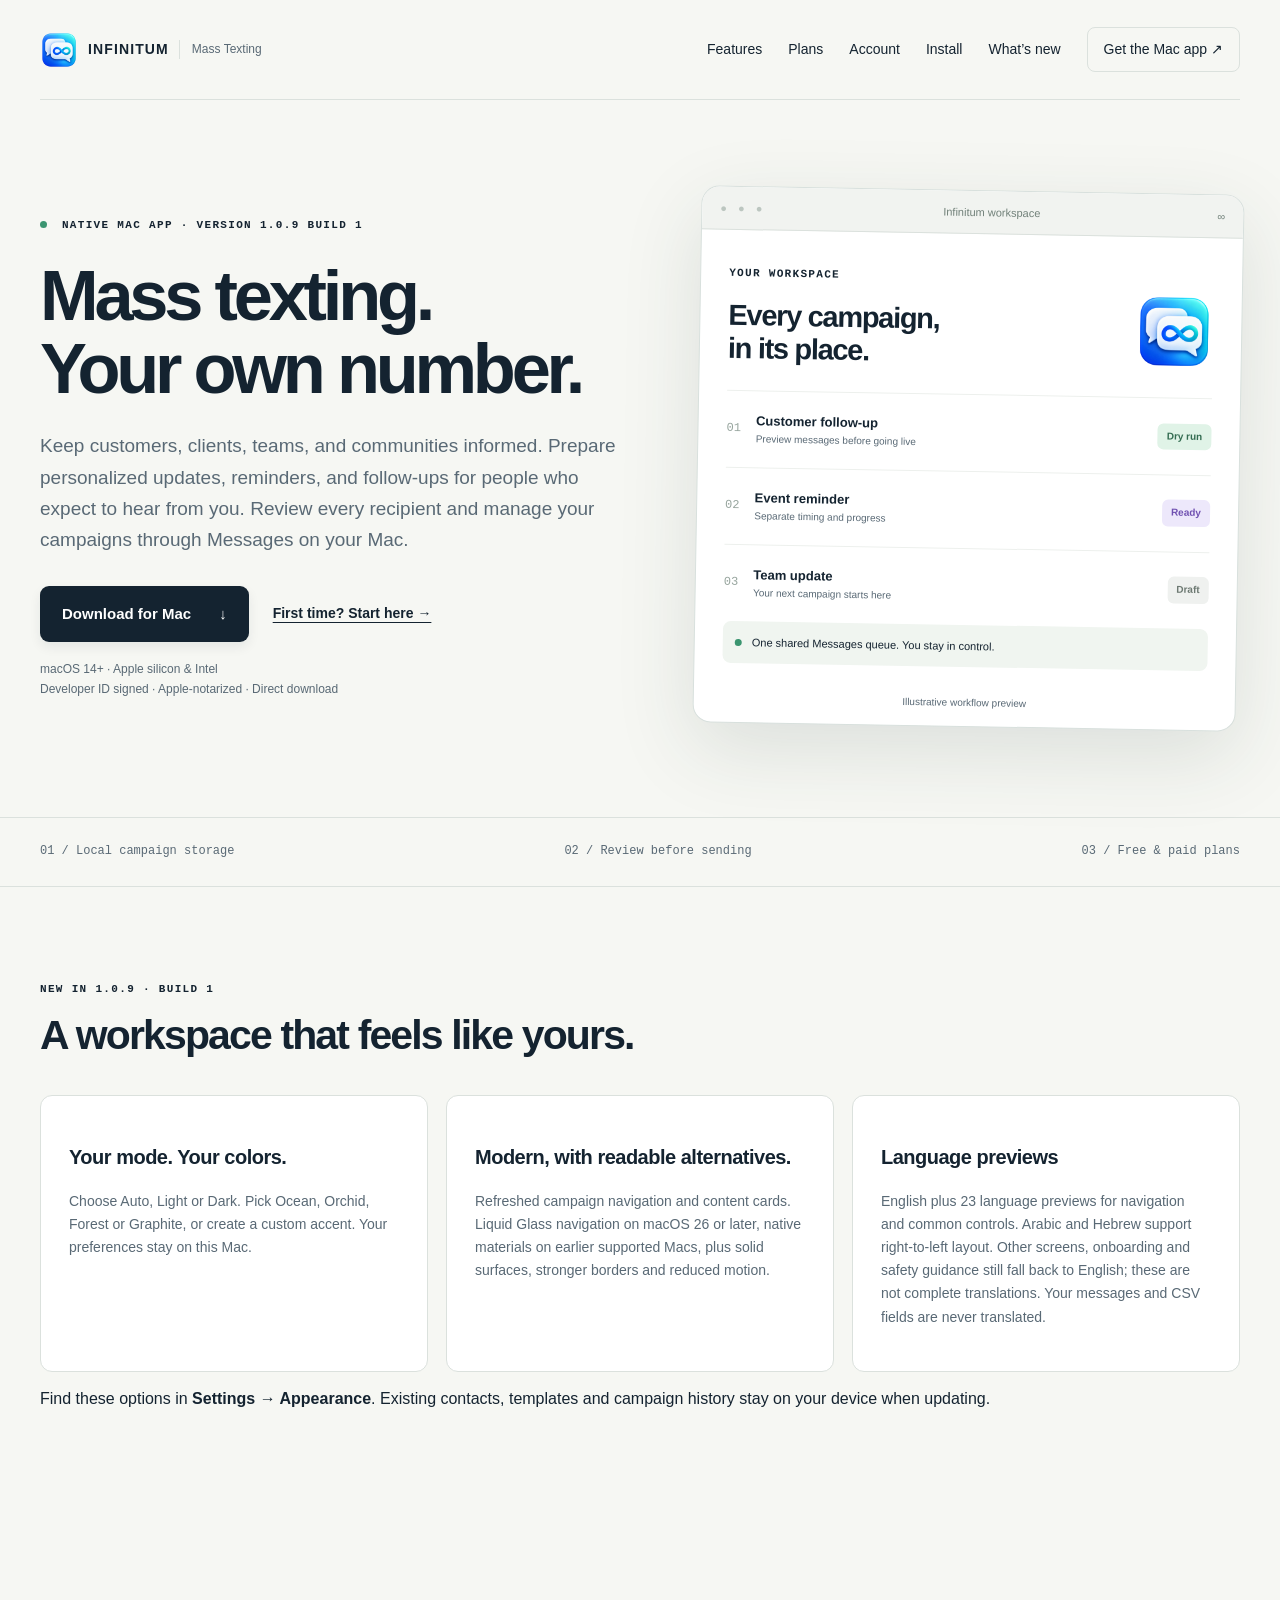
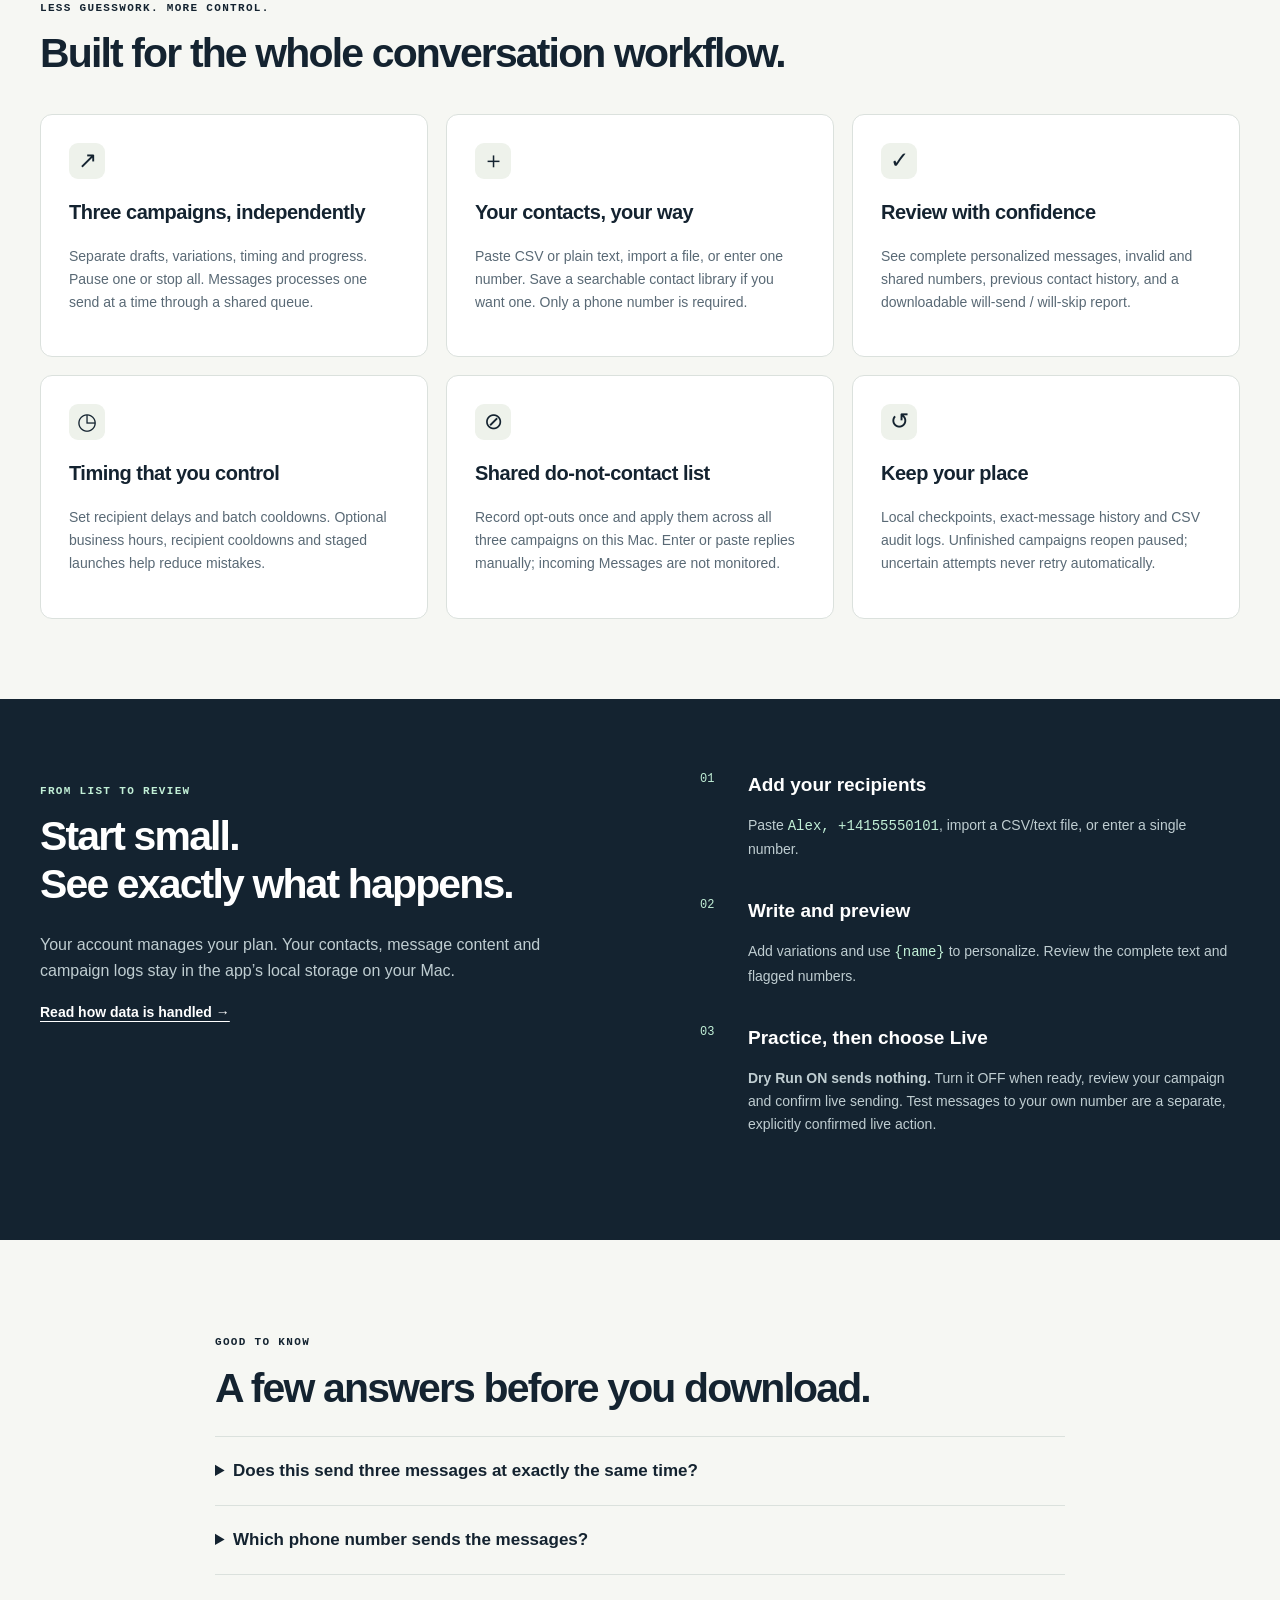
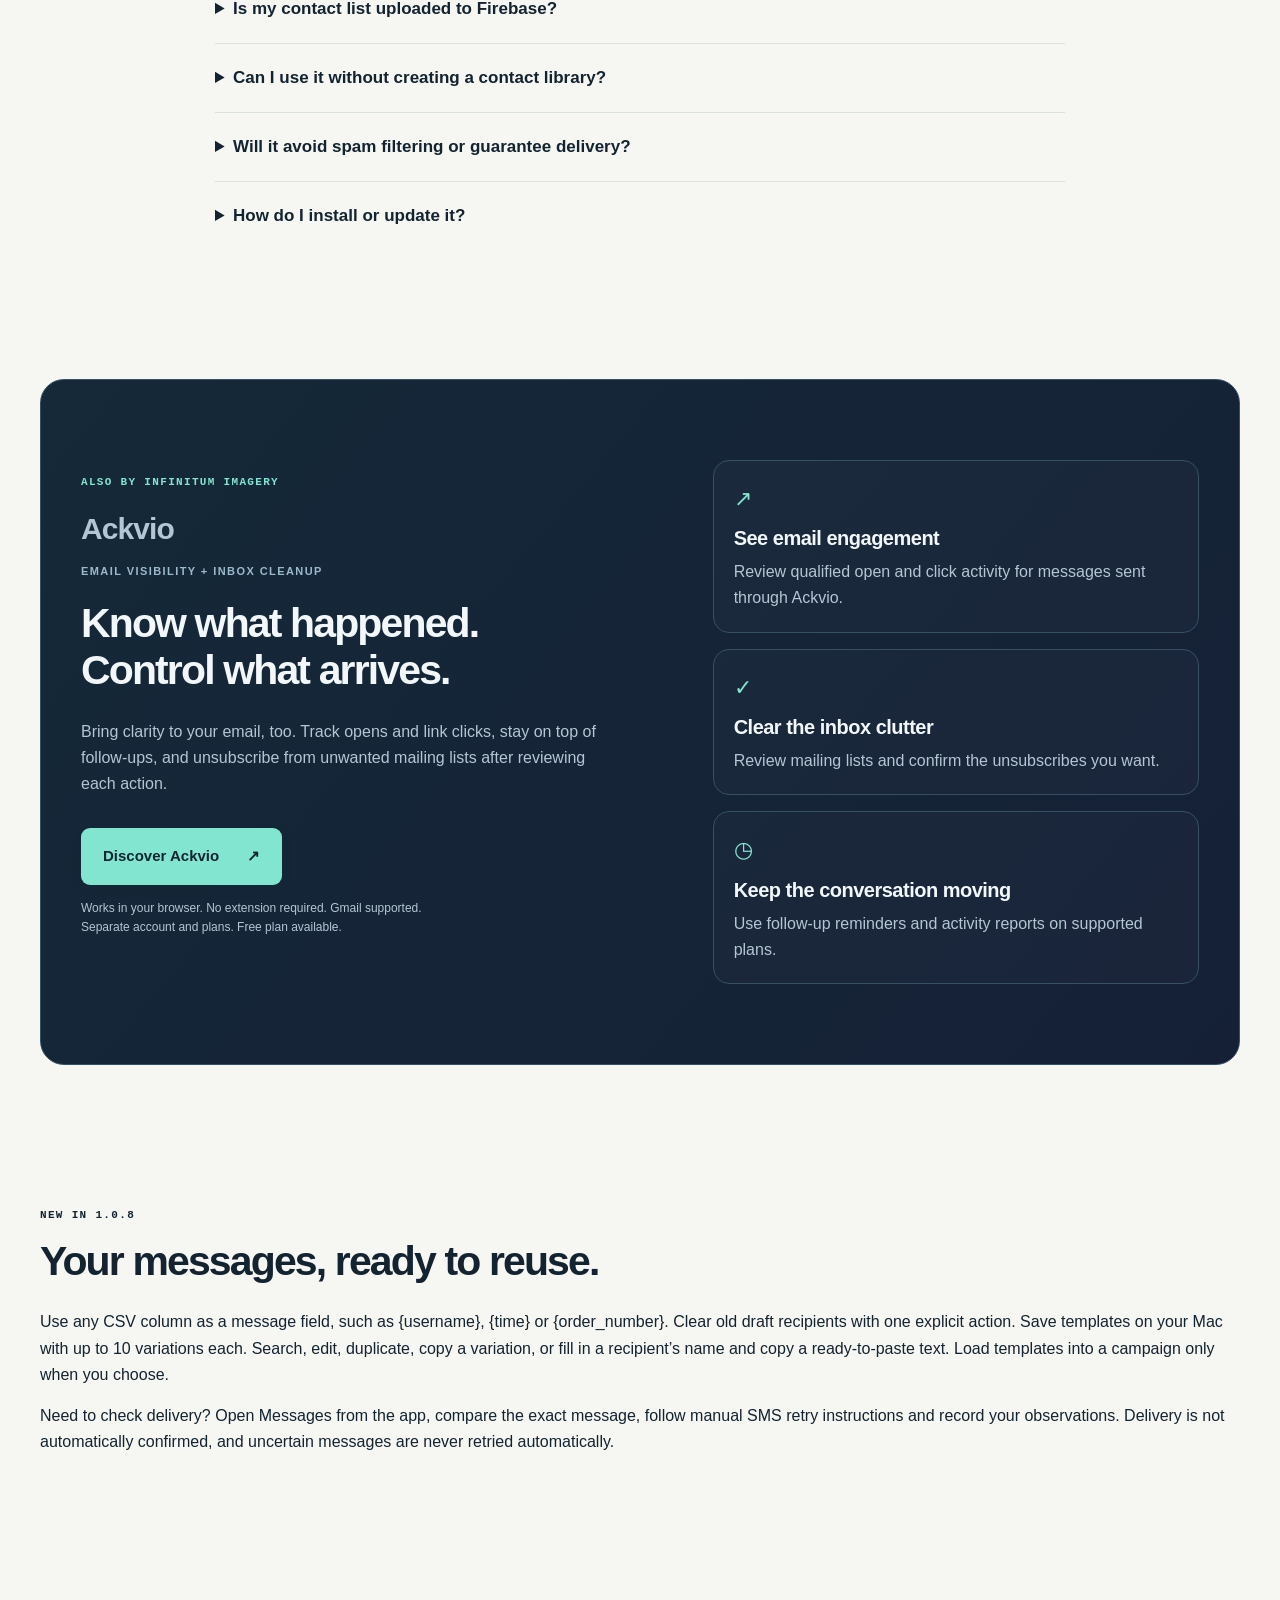
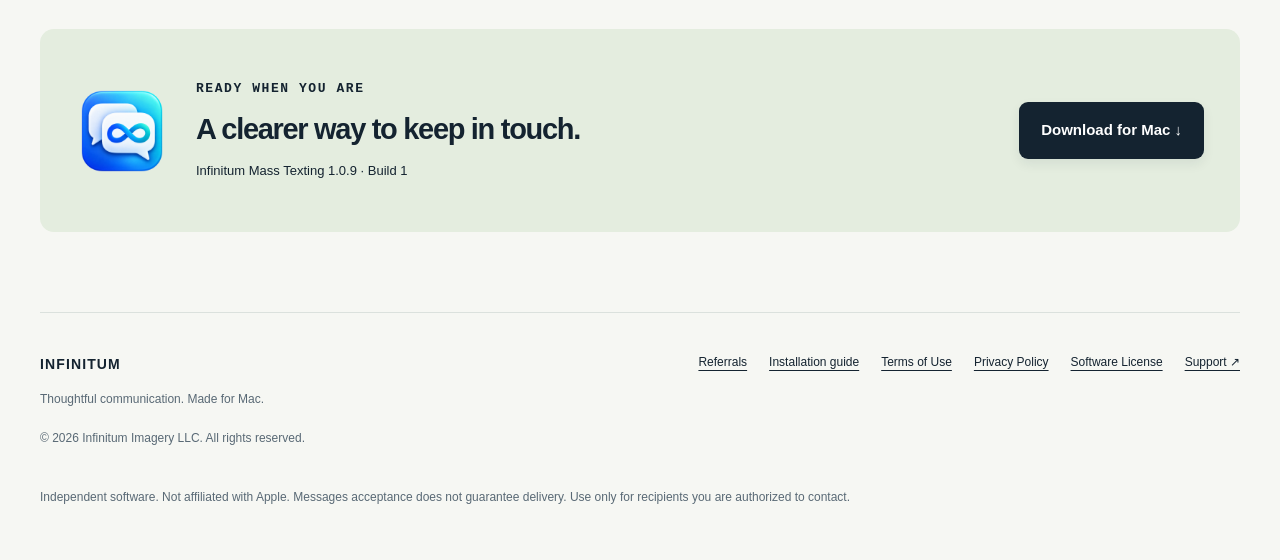
==== commit 990565f3: "Enable expanded plans after production billing deployment" ====
--- a/index.html
+++ b/index.html
@@ -1,5 +1,5 @@
-<!doctype html><html lang="en"><head><meta charset="utf-8"><meta name="viewport" content="width=device-width, initial-scale=1"><title>Infinitum Mass Texting for Mac | Customer Messaging &amp; Text Campaigns</title><meta name="description" content="Mass texting from your own number through Messages on Mac. Start with limited Free sending; upgrade to Pro for scheduling, variations and three campaigns."><meta name="robots" content="index,follow"><link rel="canonical" href="https://infinitummasstexting.web.app/"><meta property="og:type" content="website"><meta property="og:title" content="Infinitum Mass Texting for Mac | Customer Messaging &amp; Text Campaigns"><meta property="og:description" content="Mass texting from your own number through Messages on Mac. Start with limited Free sending; upgrade to Pro for scheduling, variations and three campaigns."><meta property="og:url" content="https://infinitummasstexting.web.app/"><meta property="og:image" content="https://infinitummasstexting.web.app/icon.png"><meta name="twitter:card" content="summary"><meta name="theme-color" content="#111f2e"><link rel="icon" href="icon.png"><link rel="stylesheet" href="style.css?v=20260921-ackvio"><script type="application/ld+json">{"@context": "https://schema.org", "@type": "SoftwareApplication", "name": "Infinitum Mass Texting", "operatingSystem": "macOS 14 or later", "applicationCategory": "BusinessApplication", "softwareVersion": "1.0.9", "url": "https://infinitummasstexting.web.app/", "downloadUrl": "https://github.com/jrftw/InfinitumMassTexting/releases/latest/download/InfinitumMassTexting-macOS.zip", "image": "https://infinitummasstexting.web.app/icon.png", "publisher": {"@type": "Organization", "name": "Infinitum Imagery LLC"}}</script></head><body><a class="skip" href="#main">Skip to content</a><div class="wrap"><nav aria-label="Main navigation"><a class="brand" href="./"><img src="icon.png" alt="" width="38" height="38">INFINITUM<span>Mass Texting</span></a><div class="navlinks"><a href="./#features">Features</a><a href="pricing.html">Plans</a><a href="account.html">Account</a><a href="install.html">Install</a><a href="changelog.html">What’s new</a><a class="navdownload" href="https://github.com/jrftw/InfinitumMassTexting/releases/latest">Get the Mac app ↗</a></div></nav></div><main id="main"><section class="hero wrap"><div><p class="eyebrow"><span class="dot"></span> NATIVE MAC APP · VERSION 1.0.9 BUILD 1</p><h1>Mass texting.<br>Your own number.</h1><p class="lead">Keep customers, clients, teams, and communities informed. Prepare personalized updates, reminders, and follow-ups for people who expect to hear from you. Review every recipient and manage your campaigns through Messages on your Mac.</p><div class="actions"><a class="button" href="https://github.com/jrftw/InfinitumMassTexting/releases/latest/download/InfinitumMassTexting-macOS.zip">Download for Mac <span>↓</span></a><a class="textlink" href="install.html">First time? Start here →</a></div><p class="fine">macOS 14+ · Apple silicon &amp; Intel<br>Developer ID signed · Apple-notarized · Direct download</p></div><div class="preview" aria-label="Illustrative campaign workspace preview"><div class="windowbar"><span>● ● ●</span><span>Infinitum workspace</span><span>∞</span></div><div class="mockbody"><div class="mocktitle"><div><span class="eyebrow">YOUR WORKSPACE</span><h2>Every campaign,<br>in its place.</h2></div><img src="icon.png" width="78" height="78" alt="Infinitum infinity and message-bubble app icon"></div><div class="mockrow"><span class="num">01</span><div><strong>Customer follow-up</strong><small>Preview messages before going live</small></div><span class="badge">Dry run</span></div><div class="mockrow"><span class="num">02</span><div><strong>Event reminder</strong><small>Separate timing and progress</small></div><span class="badge purple">Ready</span></div><div class="mockrow"><span class="num">03</span><div><strong>Team update</strong><small>Your next campaign starts here</small></div><span class="badge neutral">Draft</span></div><div class="queue"><span class="dot"></span> One shared Messages queue. You stay in control.</div></div><p class="mockcaption">Illustrative workflow preview</p></div></section>
-<div class="trust"><div class="wrap"><span>01 / Local campaign storage</span><span>02 / Review before sending</span><span>03 / Free &amp; Pro plans</span></div></div>
+<!doctype html><html lang="en"><head><meta charset="utf-8"><meta name="viewport" content="width=device-width, initial-scale=1"><title>Infinitum Mass Texting for Mac | Customer Messaging &amp; Text Campaigns</title><meta name="description" content="Mass texting from your own number through Messages on Mac. Start with limited Free sending; choose Pro, Business, Scale or Unlimited for more sending capacity and campaign tools."><meta name="robots" content="index,follow"><link rel="canonical" href="https://infinitummasstexting.web.app/"><meta property="og:type" content="website"><meta property="og:title" content="Infinitum Mass Texting for Mac | Customer Messaging &amp; Text Campaigns"><meta property="og:description" content="Mass texting from your own number through Messages on Mac. Start with limited Free sending; choose Pro, Business, Scale or Unlimited for more sending capacity and campaign tools."><meta property="og:url" content="https://infinitummasstexting.web.app/"><meta property="og:image" content="https://infinitummasstexting.web.app/icon.png"><meta name="twitter:card" content="summary"><meta name="theme-color" content="#111f2e"><link rel="icon" href="icon.png"><link rel="stylesheet" href="style.css?v=20260921-ackvio"><script type="application/ld+json">{"@context": "https://schema.org", "@type": "SoftwareApplication", "name": "Infinitum Mass Texting", "operatingSystem": "macOS 14 or later", "applicationCategory": "BusinessApplication", "softwareVersion": "1.0.9", "url": "https://infinitummasstexting.web.app/", "downloadUrl": "https://github.com/jrftw/InfinitumMassTexting/releases/latest/download/InfinitumMassTexting-macOS.zip", "image": "https://infinitummasstexting.web.app/icon.png", "publisher": {"@type": "Organization", "name": "Infinitum Imagery LLC"}}</script></head><body><a class="skip" href="#main">Skip to content</a><div class="wrap"><nav aria-label="Main navigation"><a class="brand" href="./"><img src="icon.png" alt="" width="38" height="38">INFINITUM<span>Mass Texting</span></a><div class="navlinks"><a href="./#features">Features</a><a href="pricing.html">Plans</a><a href="account.html">Account</a><a href="install.html">Install</a><a href="changelog.html">What’s new</a><a class="navdownload" href="https://github.com/jrftw/InfinitumMassTexting/releases/latest">Get the Mac app ↗</a></div></nav></div><main id="main"><section class="hero wrap"><div><p class="eyebrow"><span class="dot"></span> NATIVE MAC APP · VERSION 1.0.9 BUILD 1</p><h1>Mass texting.<br>Your own number.</h1><p class="lead">Keep customers, clients, teams, and communities informed. Prepare personalized updates, reminders, and follow-ups for people who expect to hear from you. Review every recipient and manage your campaigns through Messages on your Mac.</p><div class="actions"><a class="button" href="https://github.com/jrftw/InfinitumMassTexting/releases/latest/download/InfinitumMassTexting-macOS.zip">Download for Mac <span>↓</span></a><a class="textlink" href="install.html">First time? Start here →</a></div><p class="fine">macOS 14+ · Apple silicon &amp; Intel<br>Developer ID signed · Apple-notarized · Direct download</p></div><div class="preview" aria-label="Illustrative campaign workspace preview"><div class="windowbar"><span>● ● ●</span><span>Infinitum workspace</span><span>∞</span></div><div class="mockbody"><div class="mocktitle"><div><span class="eyebrow">YOUR WORKSPACE</span><h2>Every campaign,<br>in its place.</h2></div><img src="icon.png" width="78" height="78" alt="Infinitum infinity and message-bubble app icon"></div><div class="mockrow"><span class="num">01</span><div><strong>Customer follow-up</strong><small>Preview messages before going live</small></div><span class="badge">Dry run</span></div><div class="mockrow"><span class="num">02</span><div><strong>Event reminder</strong><small>Separate timing and progress</small></div><span class="badge purple">Ready</span></div><div class="mockrow"><span class="num">03</span><div><strong>Team update</strong><small>Your next campaign starts here</small></div><span class="badge neutral">Draft</span></div><div class="queue"><span class="dot"></span> One shared Messages queue. You stay in control.</div></div><p class="mockcaption">Illustrative workflow preview</p></div></section>
+<div class="trust"><div class="wrap"><span>01 / Local campaign storage</span><span>02 / Review before sending</span><span>03 / Free &amp; paid plans</span></div></div>
 <section class="wrap" aria-labelledby="appearance-title"><p class="eyebrow">NEW IN 1.0.9 · BUILD 1</p><h2 id="appearance-title">A workspace that feels like yours.</h2><div class="cards"><article class="card"><h3>Your mode. Your colors.</h3><p>Choose Auto, Light or Dark. Pick Ocean, Orchid, Forest or Graphite, or create a custom accent. Your preferences stay on this Mac.</p></article><article class="card"><h3>Modern, with readable alternatives.</h3><p>Refreshed campaign navigation and content cards. Liquid Glass navigation on macOS 26 or later, native materials on earlier supported Macs, plus solid surfaces, stronger borders and reduced motion.</p></article><article class="card"><h3>Language previews</h3><p>English plus 23 language previews for navigation and common controls. Arabic and Hebrew support right-to-left layout. Other screens, onboarding and safety guidance still fall back to English; these are not complete translations. Your messages and CSV fields are never translated.</p></article></div><p>Find these options in <strong>Settings → Appearance</strong>. Existing contacts, templates and campaign history stay on your device when updating.</p></section><section class="wrap" id="features"><p class="eyebrow">LESS GUESSWORK. MORE CONTROL.</p><h2>Built for the whole conversation workflow.</h2><div class="cards"><article class="card"><span class="featureicon">↗</span><h3>Three campaigns, independently</h3><p>Separate drafts, variations, timing and progress. Pause one or stop all. Messages processes one send at a time through a shared queue.</p></article><article class="card"><span class="featureicon">＋</span><h3>Your contacts, your way</h3><p>Paste CSV or plain text, import a file, or enter one number. Save a searchable contact library if you want one. Only a phone number is required.</p></article><article class="card"><span class="featureicon">✓</span><h3>Review with confidence</h3><p>See complete personalized messages, invalid and shared numbers, previous contact history, and a downloadable will-send / will-skip report.</p></article><article class="card"><span class="featureicon">◷</span><h3>Timing that you control</h3><p>Set recipient delays and batch cooldowns. Optional business hours, recipient cooldowns and staged launches help reduce mistakes.</p></article><article class="card"><span class="featureicon">⊘</span><h3>Shared do-not-contact list</h3><p>Record opt-outs once and apply them across all three campaigns on this Mac. Enter or paste replies manually; incoming Messages are not monitored.</p></article><article class="card"><span class="featureicon">↺</span><h3>Keep your place</h3><p>Local checkpoints, exact-message history and CSV audit logs. Unfinished campaigns reopen paused; uncertain attempts never retry automatically.</p></article></div></section>
 <section class="workflow"><div class="wrap"><div><p class="eyebrow">FROM LIST TO REVIEW</p><h2>Start small.<br>See exactly what happens.</h2><p>Your account manages your plan. Your contacts, message content and campaign logs stay in the app’s local storage on your Mac.</p><a class="textlink" href="privacy.html">Read how data is handled →</a></div><ol class="steps"><li><strong>Add your recipients</strong><p>Paste <code>Alex, +14155550101</code>, import a CSV/text file, or enter a single number.</p></li><li><strong>Write and preview</strong><p>Add variations and use <code>{name}</code> to personalize. Review the complete text and flagged numbers.</p></li><li><strong>Practice, then choose Live</strong><p><b>Dry Run ON sends nothing.</b> Turn it OFF when ready, review your campaign and confirm live sending. Test messages to your own number are a separate, explicitly confirmed live action.</p></li></ol></div></section>
 <section class="wrap faq"><p class="eyebrow">GOOD TO KNOW</p><h2>A few answers before you download.</h2><details><summary>Does this send three messages at exactly the same time?</summary><p>No. Up to three campaigns run independently, but share a queue that sends one recipient at a time through Messages. Each campaign has its own delays and controls.</p></details><details><summary>Which phone number sends the messages?</summary><p>The app uses the enabled Messages account available on your Mac. Set your sending identity in Messages settings and verify it with a test. The app does not rotate numbers or spoof identities.</p></details><details><summary>Is my contact list uploaded to Firebase?</summary><p>No. Firebase hosts this website and handles verified accounts, plan access and usage totals. Your contacts, messages, opt-outs and campaign logs stay on your Mac. Live messages go through Apple Messages and your carrier where applicable. Update checks and downloads use GitHub.</p></details><details><summary>Can I use it without creating a contact library?</summary><p>Yes. Paste a list or enter one phone number for a one-time campaign. Saving contacts is optional.</p></details><details><summary>Will it avoid spam filtering or guarantee delivery?</summary><p>No. Use expected, authorized communications and honor opt-outs. The app helps prevent mistakes; Apple and carriers control delivery and account restrictions. A sent status means Messages accepted the command.</p></details><details><summary>How do I install or update it?</summary><p>Download the Mac ZIP, double-click it, and drag the app to Applications. Quit the old app before replacing it. <a href="install.html">See the step-by-step guide</a>.</p></details></section>
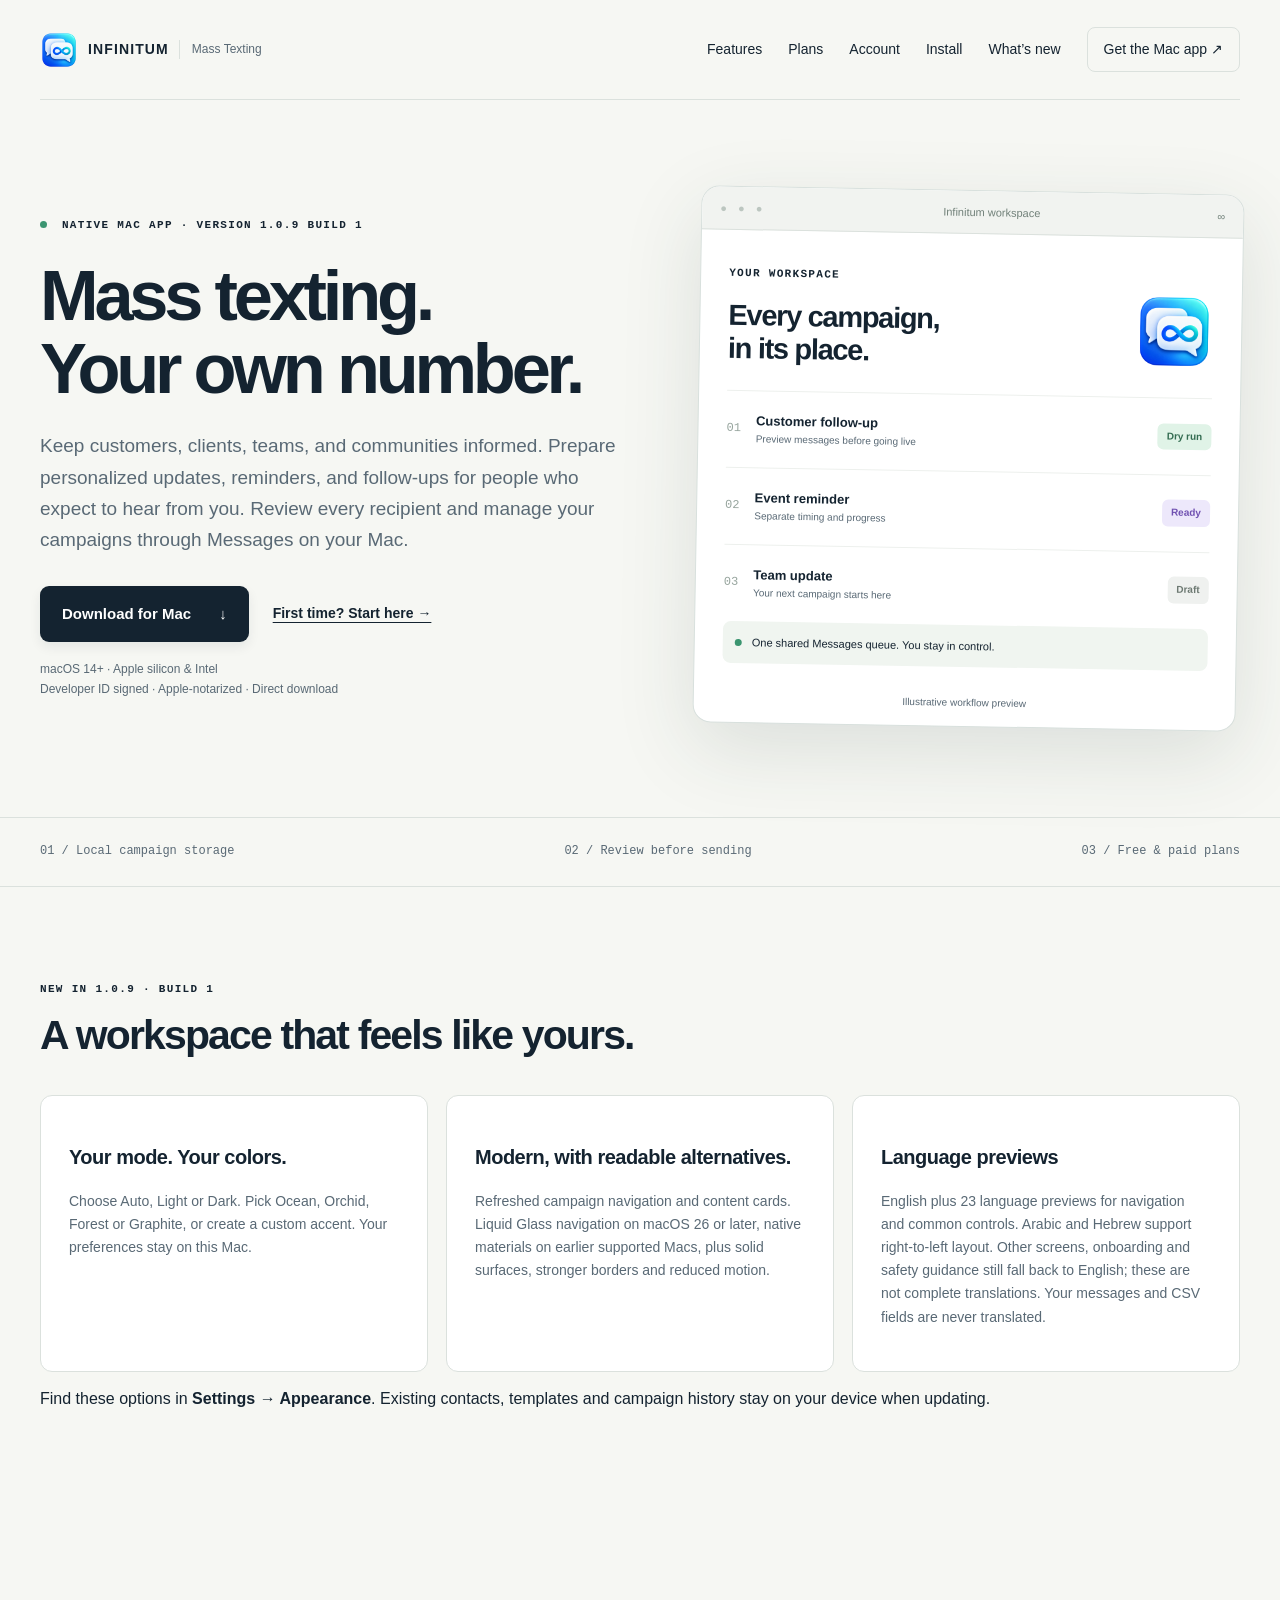
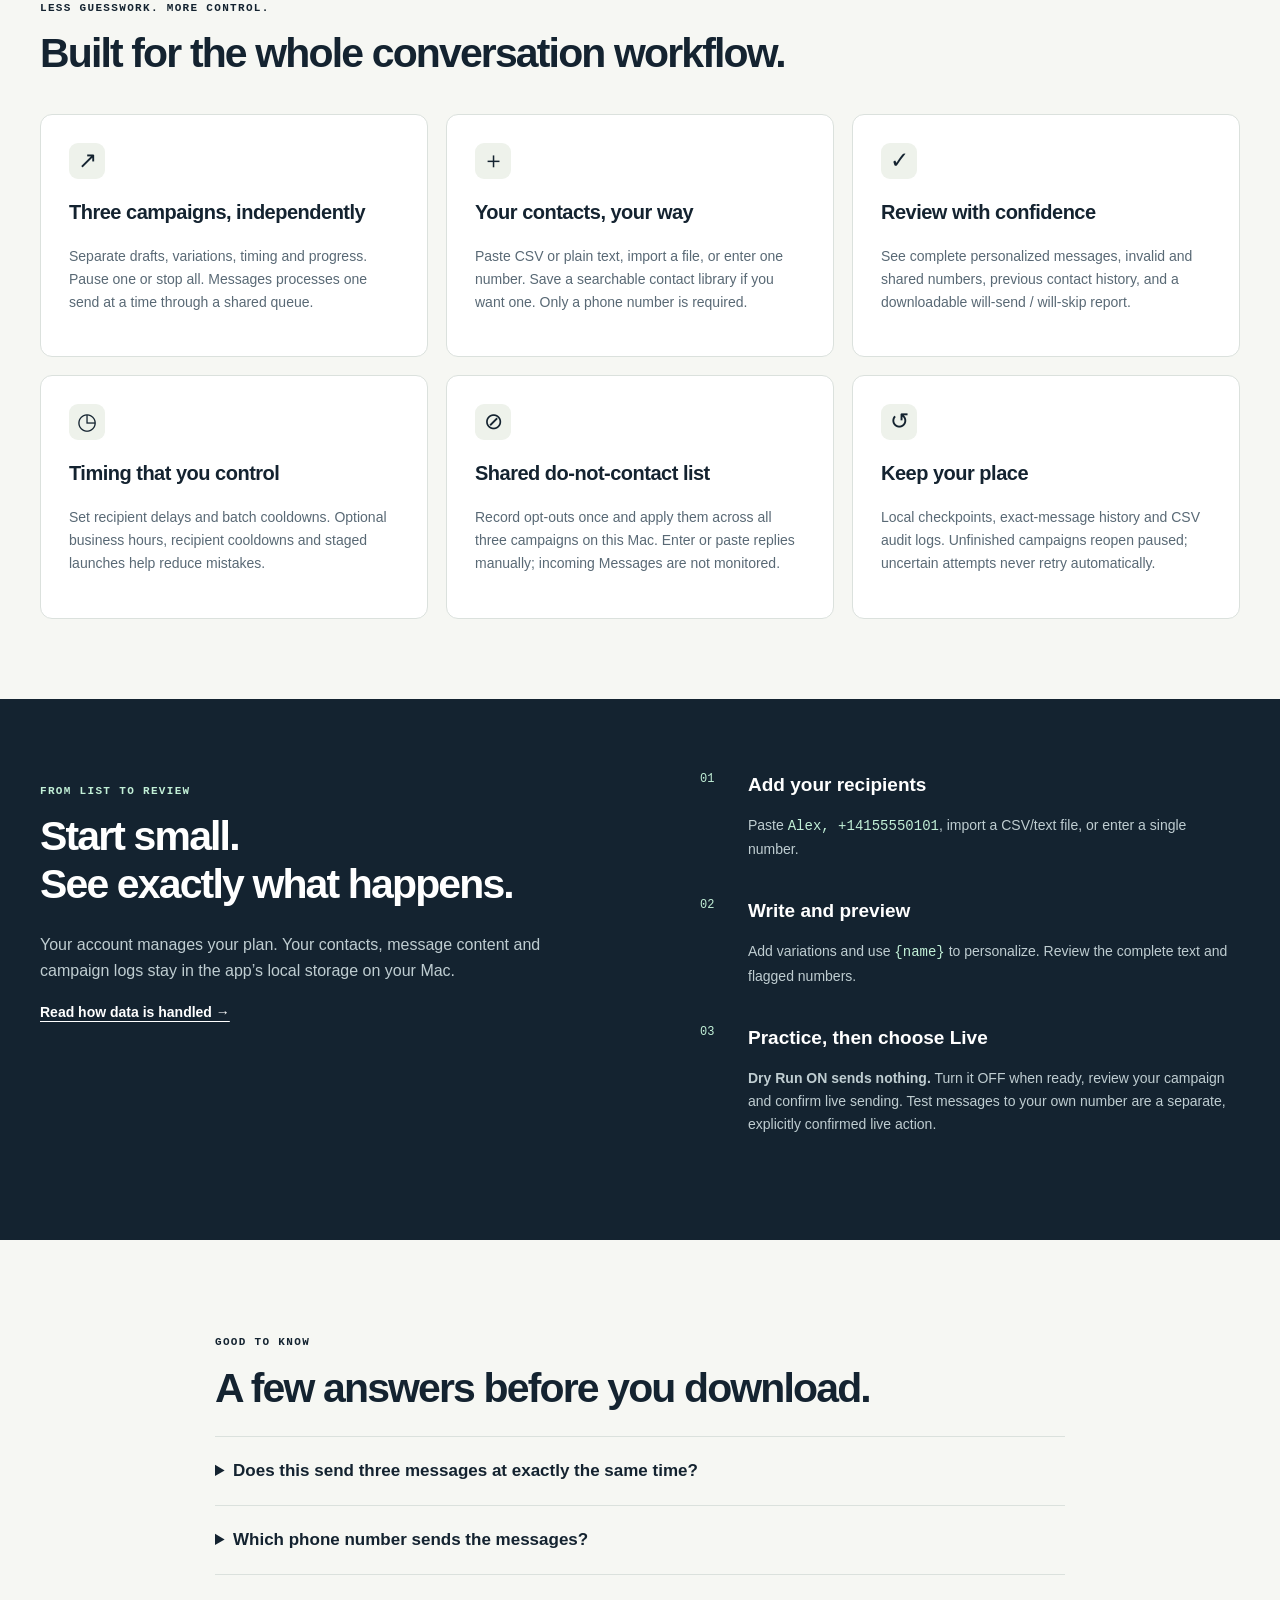
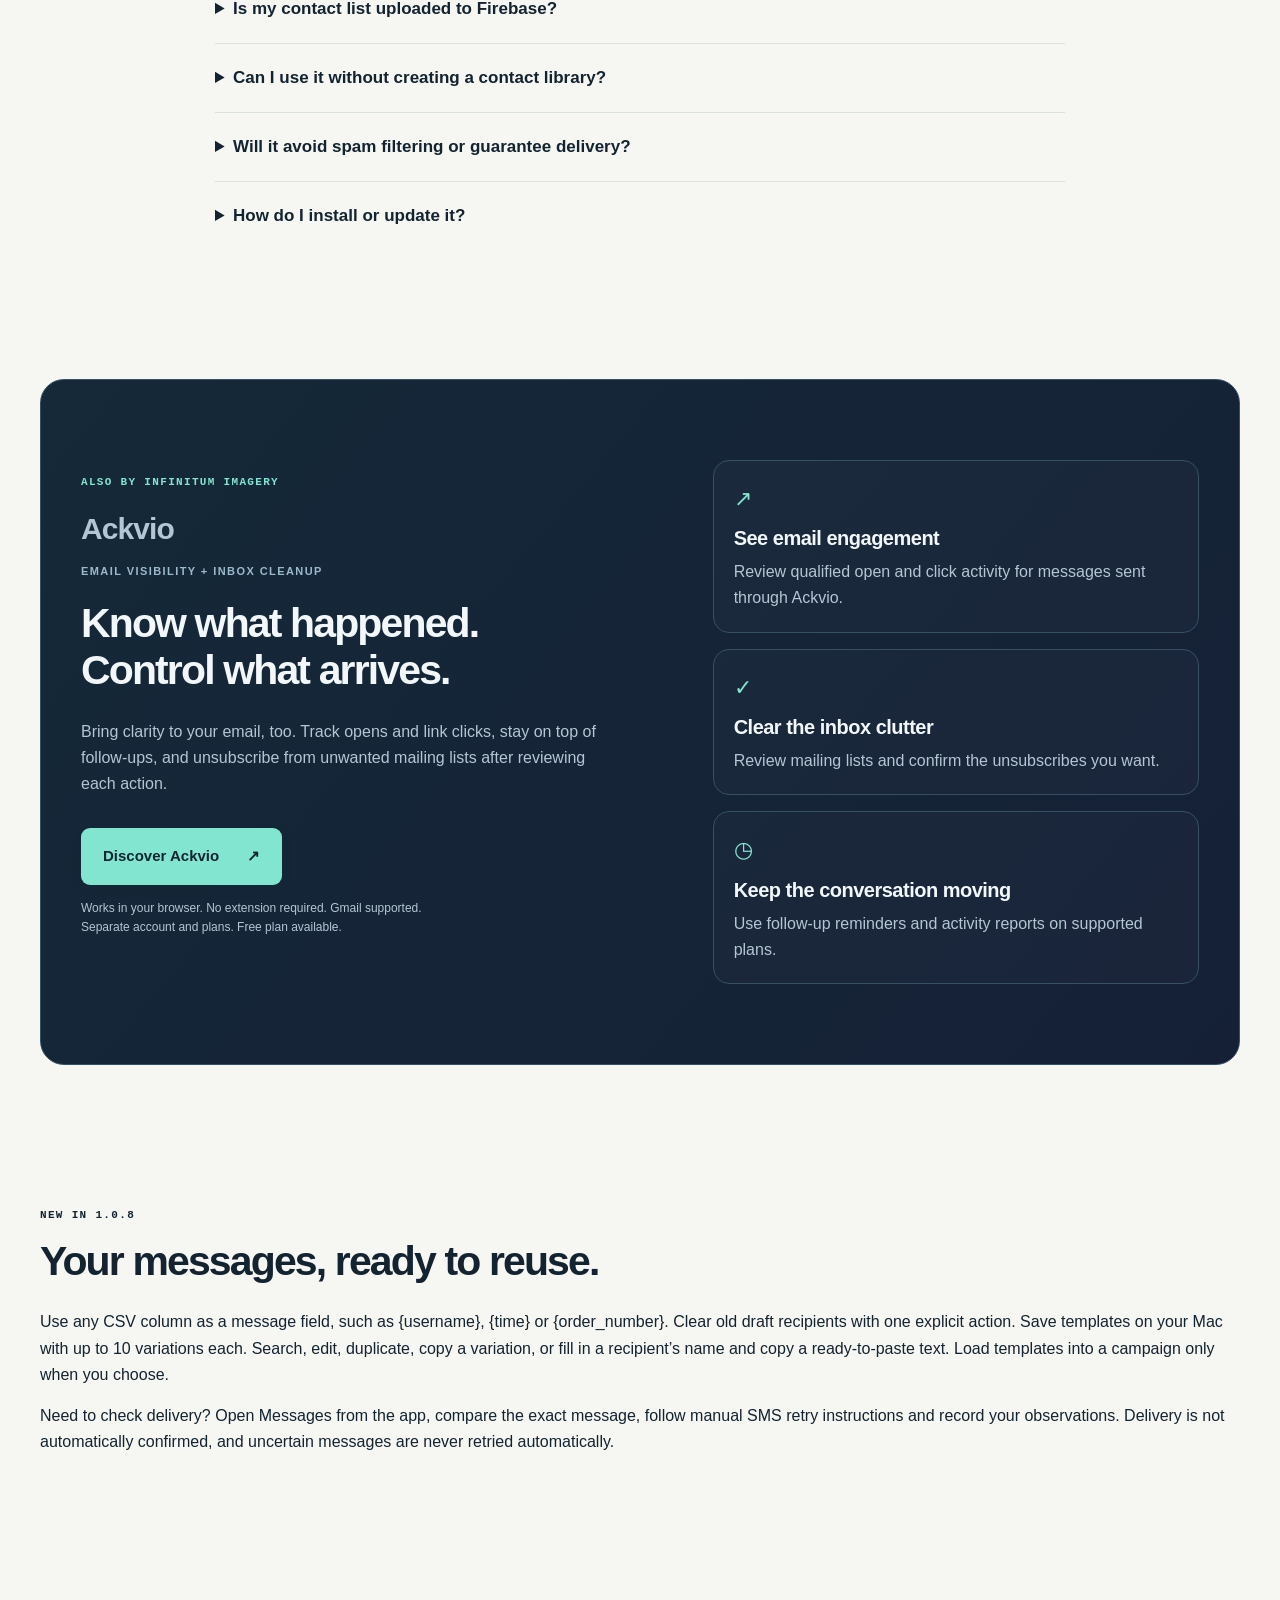
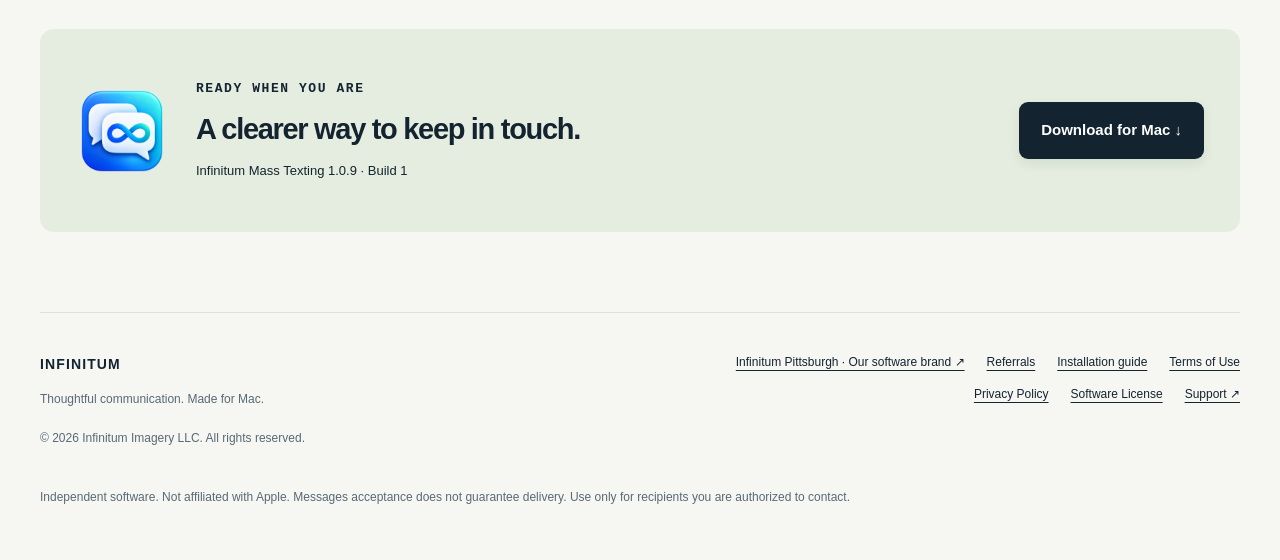
==== commit 76a1cbfc: "Link Infinitum Pittsburgh software brand from site footers" ====
--- a/index.html
+++ b/index.html
@@ -5,4 +5,4 @@
 <section class="wrap faq"><p class="eyebrow">GOOD TO KNOW</p><h2>A few answers before you download.</h2><details><summary>Does this send three messages at exactly the same time?</summary><p>No. Up to three campaigns run independently, but share a queue that sends one recipient at a time through Messages. Each campaign has its own delays and controls.</p></details><details><summary>Which phone number sends the messages?</summary><p>The app uses the enabled Messages account available on your Mac. Set your sending identity in Messages settings and verify it with a test. The app does not rotate numbers or spoof identities.</p></details><details><summary>Is my contact list uploaded to Firebase?</summary><p>No. Firebase hosts this website and handles verified accounts, plan access and usage totals. Your contacts, messages, opt-outs and campaign logs stay on your Mac. Live messages go through Apple Messages and your carrier where applicable. Update checks and downloads use GitHub.</p></details><details><summary>Can I use it without creating a contact library?</summary><p>Yes. Paste a list or enter one phone number for a one-time campaign. Saving contacts is optional.</p></details><details><summary>Will it avoid spam filtering or guarantee delivery?</summary><p>No. Use expected, authorized communications and honor opt-outs. The app helps prevent mistakes; Apple and carriers control delivery and account restrictions. A sent status means Messages accepted the command.</p></details><details><summary>How do I install or update it?</summary><p>Download the Mac ZIP, double-click it, and drag the app to Applications. Quit the old app before replacing it. <a href="install.html">See the step-by-step guide</a>.</p></details></section>
 <!-- More from Infinitum: Ackvio -->
 <section class="wrap ackvio-promo" aria-labelledby="ackvio-title"><div class="ackvio-copy"><p class="eyebrow">ALSO BY INFINITUM IMAGERY</p><p class="ackvio-wordmark">Ackvio <span>EMAIL VISIBILITY + INBOX CLEANUP</span></p><h2 id="ackvio-title">Know what happened.<br>Control what arrives.</h2><p>Bring clarity to your email, too. Track opens and link clicks, stay on top of follow-ups, and unsubscribe from unwanted mailing lists after reviewing each action.</p><a class="button" href="https://ackvio.infinitumlive.com/">Discover Ackvio <span aria-hidden="true">↗</span></a><p class="fine">Works in your browser. No extension required. Gmail supported.<br>Separate account and plans. Free plan available.</p></div><div class="ackvio-benefits"><article><span aria-hidden="true">↗</span><h3>See email engagement</h3><p>Review qualified open and click activity for messages sent through Ackvio.</p></article><article><span aria-hidden="true">✓</span><h3>Clear the inbox clutter</h3><p>Review mailing lists and confirm the unsubscribes you want.</p></article><article><span aria-hidden="true">◷</span><h3>Keep the conversation moving</h3><p>Use follow-up reminders and activity reports on supported plans.</p></article></div></section>
-<section class="wrap" aria-labelledby="templates-title"><p class="eyebrow">NEW IN 1.0.8</p><h2 id="templates-title">Your messages, ready to reuse.</h2><p>Use any CSV column as a message field, such as {username}, {time} or {order_number}. Clear old draft recipients with one explicit action. Save templates on your Mac with up to 10 variations each. Search, edit, duplicate, copy a variation, or fill in a recipient’s name and copy a ready-to-paste text. Load templates into a campaign only when you choose.</p><p>Need to check delivery? Open Messages from the app, compare the exact message, follow manual SMS retry instructions and record your observations. Delivery is not automatically confirmed, and uncertain messages are never retried automatically.</p></section><section class="wrap"><div class="downloadpanel"><img src="icon.png" width="92" height="92" alt=""><div><p class="eyebrow">READY WHEN YOU ARE</p><h2>A clearer way to keep in touch.</h2><p>Infinitum Mass Texting 1.0.9 · Build 1</p></div><a class="button" href="https://github.com/jrftw/InfinitumMassTexting/releases/latest/download/InfinitumMassTexting-macOS.zip">Download for Mac ↓</a></div></section></main><footer class="wrap"><div><a class="brand" href="./">INFINITUM</a><p>Thoughtful communication. Made for Mac.</p><small>© 2026 Infinitum Imagery LLC. All rights reserved.</small></div><div class="footlinks"><a href="referrals.html">Referrals</a><a href="install.html">Installation guide</a><a href="terms.html">Terms of Use</a><a href="privacy.html">Privacy Policy</a><a href="license.html">Software License</a><a href="https://github.com/jrftw/InfinitumMassTexting/issues">Support ↗</a></div><p class="fine">Independent software. Not affiliated with Apple. Messages acceptance does not guarantee delivery. Use only for recipients you are authorized to contact.</p></footer></body></html>+<section class="wrap" aria-labelledby="templates-title"><p class="eyebrow">NEW IN 1.0.8</p><h2 id="templates-title">Your messages, ready to reuse.</h2><p>Use any CSV column as a message field, such as {username}, {time} or {order_number}. Clear old draft recipients with one explicit action. Save templates on your Mac with up to 10 variations each. Search, edit, duplicate, copy a variation, or fill in a recipient’s name and copy a ready-to-paste text. Load templates into a campaign only when you choose.</p><p>Need to check delivery? Open Messages from the app, compare the exact message, follow manual SMS retry instructions and record your observations. Delivery is not automatically confirmed, and uncertain messages are never retried automatically.</p></section><section class="wrap"><div class="downloadpanel"><img src="icon.png" width="92" height="92" alt=""><div><p class="eyebrow">READY WHEN YOU ARE</p><h2>A clearer way to keep in touch.</h2><p>Infinitum Mass Texting 1.0.9 · Build 1</p></div><a class="button" href="https://github.com/jrftw/InfinitumMassTexting/releases/latest/download/InfinitumMassTexting-macOS.zip">Download for Mac ↓</a></div></section></main><footer class="wrap"><div><a class="brand" href="./">INFINITUM</a><p>Thoughtful communication. Made for Mac.</p><small>© 2026 Infinitum Imagery LLC. All rights reserved.</small></div><div class="footlinks"><a href="https://pittsburghsoftware.infinitumimagery.com/">Infinitum Pittsburgh · Our software brand ↗</a><a href="referrals.html">Referrals</a><a href="install.html">Installation guide</a><a href="terms.html">Terms of Use</a><a href="privacy.html">Privacy Policy</a><a href="license.html">Software License</a><a href="https://github.com/jrftw/InfinitumMassTexting/issues">Support ↗</a></div><p class="fine">Independent software. Not affiliated with Apple. Messages acceptance does not guarantee delivery. Use only for recipients you are authorized to contact.</p></footer></body></html>
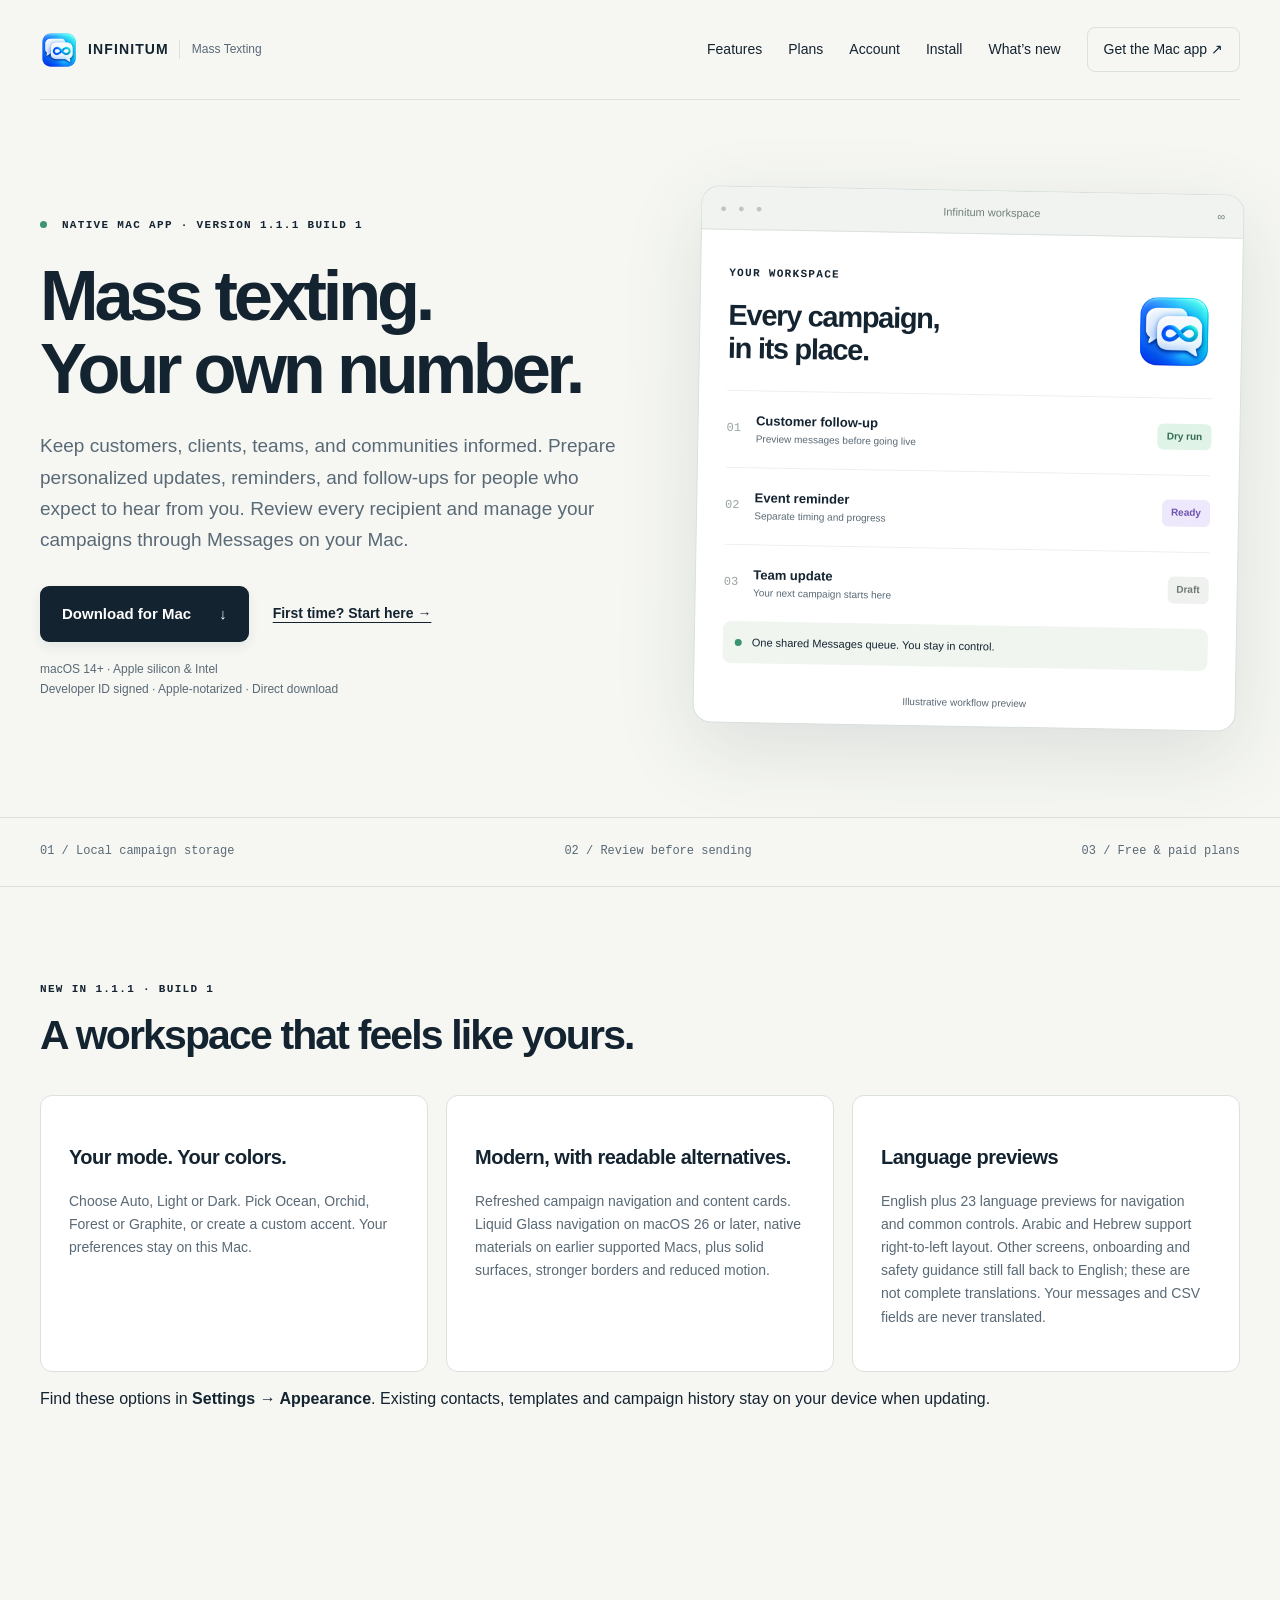
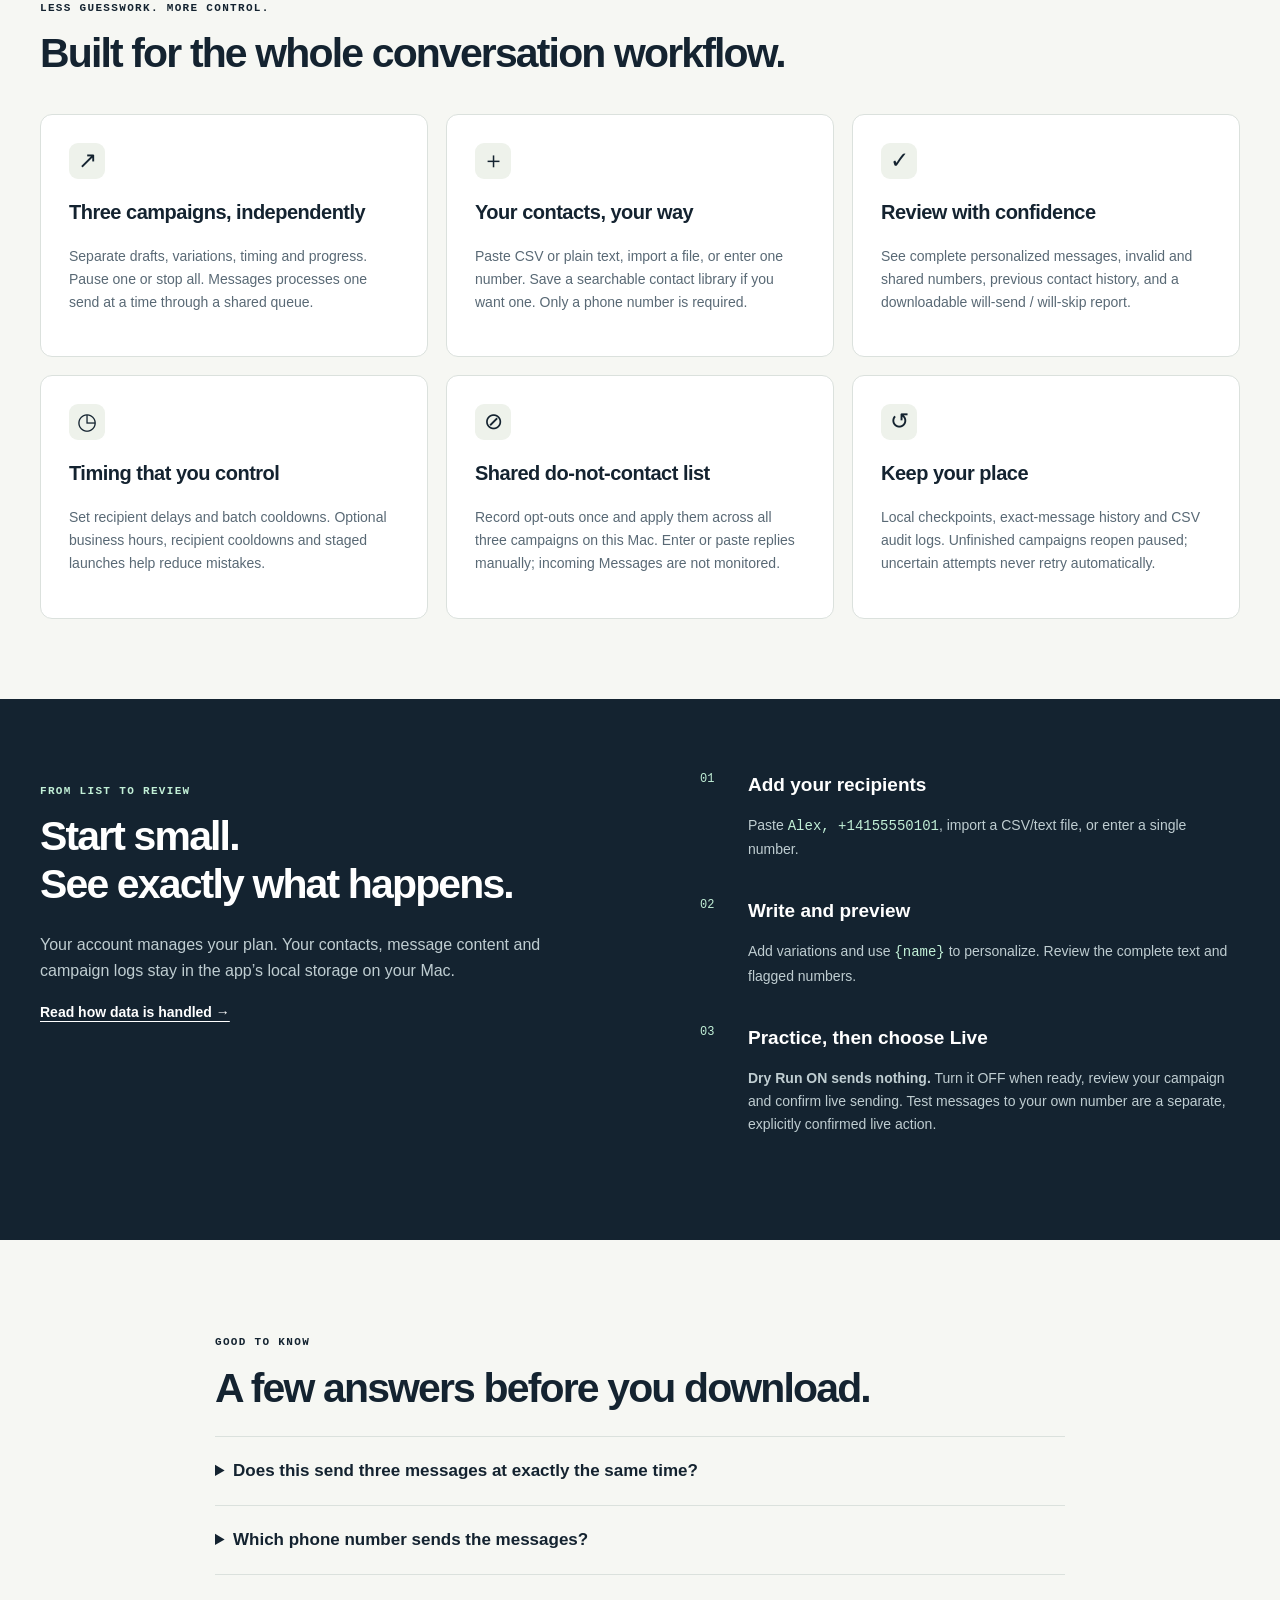
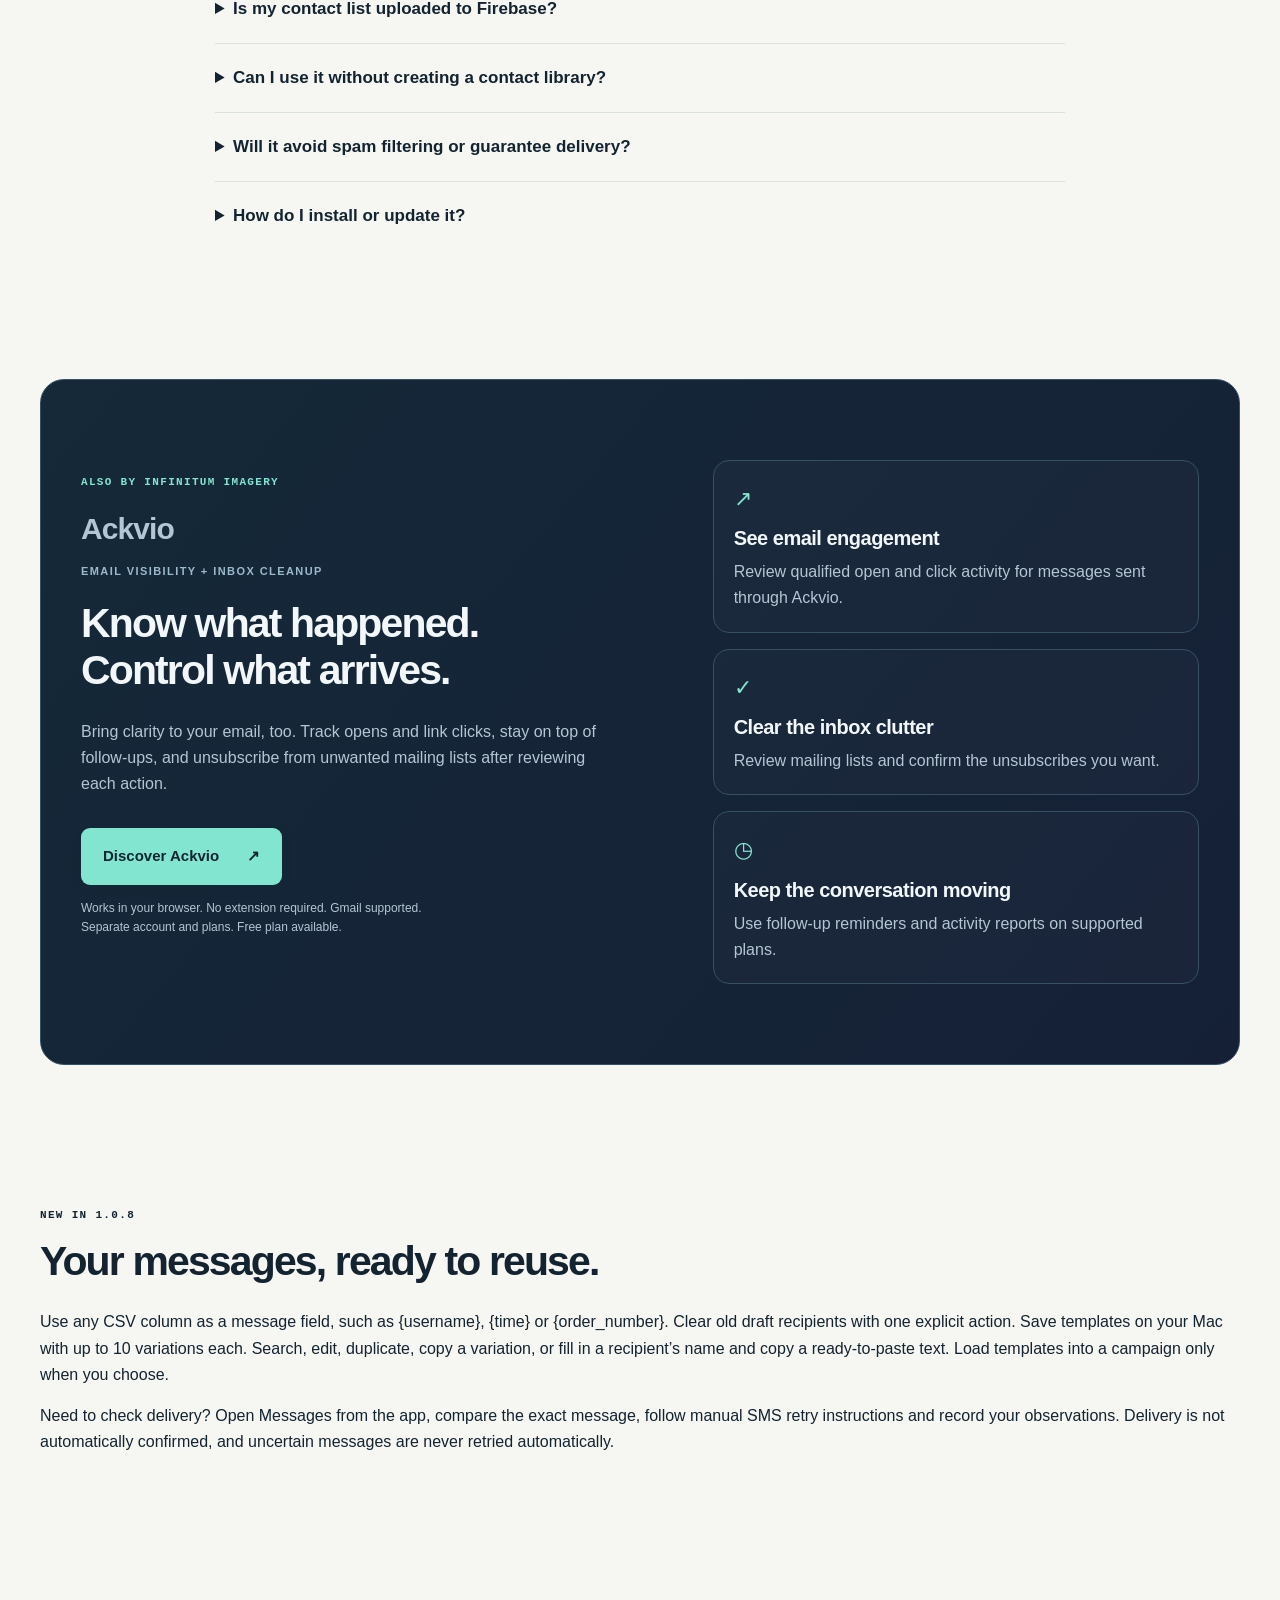
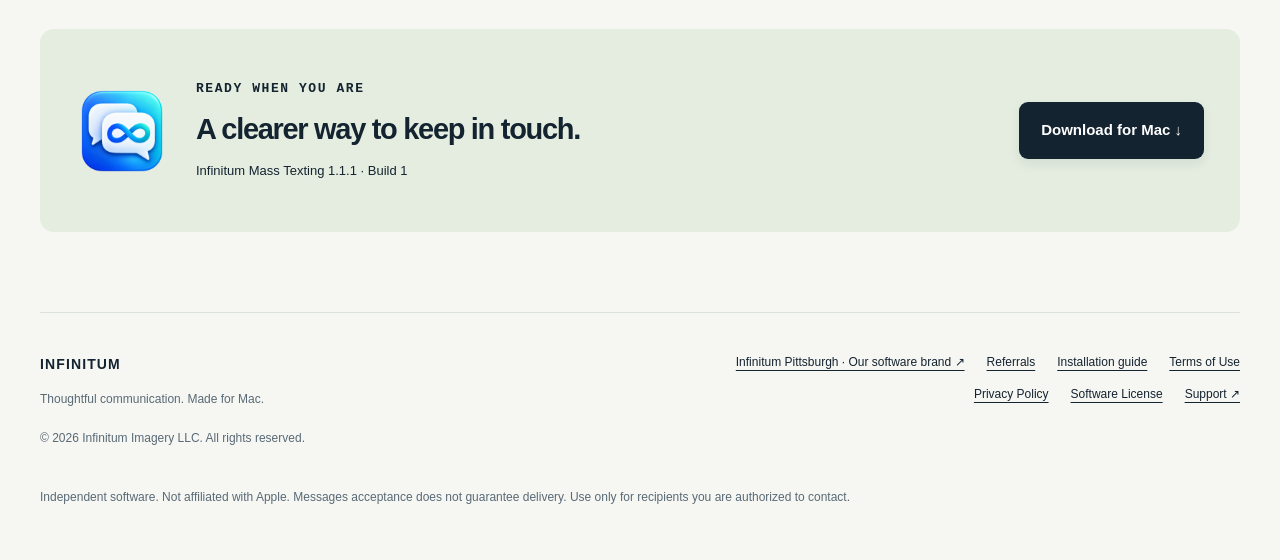
==== commit d7048a36: "Document 1.1.1 recovery fixes and editing pending messages" ====
--- a/index.html
+++ b/index.html
@@ -1,8 +1,8 @@
-<!doctype html><html lang="en"><head><meta charset="utf-8"><meta name="viewport" content="width=device-width, initial-scale=1"><title>Infinitum Mass Texting for Mac | Customer Messaging &amp; Text Campaigns</title><meta name="description" content="Mass texting from your own number through Messages on Mac. Start with limited Free sending; choose Pro, Business, Scale or Unlimited for more sending capacity and campaign tools."><meta name="robots" content="index,follow"><link rel="canonical" href="https://infinitummasstexting.web.app/"><meta property="og:type" content="website"><meta property="og:title" content="Infinitum Mass Texting for Mac | Customer Messaging &amp; Text Campaigns"><meta property="og:description" content="Mass texting from your own number through Messages on Mac. Start with limited Free sending; choose Pro, Business, Scale or Unlimited for more sending capacity and campaign tools."><meta property="og:url" content="https://infinitummasstexting.web.app/"><meta property="og:image" content="https://infinitummasstexting.web.app/icon.png"><meta name="twitter:card" content="summary"><meta name="theme-color" content="#111f2e"><link rel="icon" href="icon.png"><link rel="stylesheet" href="style.css?v=20260921-ackvio"><script type="application/ld+json">{"@context": "https://schema.org", "@type": "SoftwareApplication", "name": "Infinitum Mass Texting", "operatingSystem": "macOS 14 or later", "applicationCategory": "BusinessApplication", "softwareVersion": "1.0.9", "url": "https://infinitummasstexting.web.app/", "downloadUrl": "https://github.com/jrftw/InfinitumMassTexting/releases/latest/download/InfinitumMassTexting-macOS.zip", "image": "https://infinitummasstexting.web.app/icon.png", "publisher": {"@type": "Organization", "name": "Infinitum Imagery LLC"}}</script></head><body><a class="skip" href="#main">Skip to content</a><div class="wrap"><nav aria-label="Main navigation"><a class="brand" href="./"><img src="icon.png" alt="" width="38" height="38">INFINITUM<span>Mass Texting</span></a><div class="navlinks"><a href="./#features">Features</a><a href="pricing.html">Plans</a><a href="account.html">Account</a><a href="install.html">Install</a><a href="changelog.html">What’s new</a><a class="navdownload" href="https://github.com/jrftw/InfinitumMassTexting/releases/latest">Get the Mac app ↗</a></div></nav></div><main id="main"><section class="hero wrap"><div><p class="eyebrow"><span class="dot"></span> NATIVE MAC APP · VERSION 1.0.9 BUILD 1</p><h1>Mass texting.<br>Your own number.</h1><p class="lead">Keep customers, clients, teams, and communities informed. Prepare personalized updates, reminders, and follow-ups for people who expect to hear from you. Review every recipient and manage your campaigns through Messages on your Mac.</p><div class="actions"><a class="button" href="https://github.com/jrftw/InfinitumMassTexting/releases/latest/download/InfinitumMassTexting-macOS.zip">Download for Mac <span>↓</span></a><a class="textlink" href="install.html">First time? Start here →</a></div><p class="fine">macOS 14+ · Apple silicon &amp; Intel<br>Developer ID signed · Apple-notarized · Direct download</p></div><div class="preview" aria-label="Illustrative campaign workspace preview"><div class="windowbar"><span>● ● ●</span><span>Infinitum workspace</span><span>∞</span></div><div class="mockbody"><div class="mocktitle"><div><span class="eyebrow">YOUR WORKSPACE</span><h2>Every campaign,<br>in its place.</h2></div><img src="icon.png" width="78" height="78" alt="Infinitum infinity and message-bubble app icon"></div><div class="mockrow"><span class="num">01</span><div><strong>Customer follow-up</strong><small>Preview messages before going live</small></div><span class="badge">Dry run</span></div><div class="mockrow"><span class="num">02</span><div><strong>Event reminder</strong><small>Separate timing and progress</small></div><span class="badge purple">Ready</span></div><div class="mockrow"><span class="num">03</span><div><strong>Team update</strong><small>Your next campaign starts here</small></div><span class="badge neutral">Draft</span></div><div class="queue"><span class="dot"></span> One shared Messages queue. You stay in control.</div></div><p class="mockcaption">Illustrative workflow preview</p></div></section>
+<!doctype html><html lang="en"><head><meta charset="utf-8"><meta name="viewport" content="width=device-width, initial-scale=1"><title>Infinitum Mass Texting for Mac | Customer Messaging &amp; Text Campaigns</title><meta name="description" content="Mass texting from your own number through Messages on Mac. Start with limited Free sending; choose Pro, Business, Scale or Unlimited for more sending capacity and campaign tools."><meta name="robots" content="index,follow"><link rel="canonical" href="https://infinitummasstexting.web.app/"><meta property="og:type" content="website"><meta property="og:title" content="Infinitum Mass Texting for Mac | Customer Messaging &amp; Text Campaigns"><meta property="og:description" content="Mass texting from your own number through Messages on Mac. Start with limited Free sending; choose Pro, Business, Scale or Unlimited for more sending capacity and campaign tools."><meta property="og:url" content="https://infinitummasstexting.web.app/"><meta property="og:image" content="https://infinitummasstexting.web.app/icon.png"><meta name="twitter:card" content="summary"><meta name="theme-color" content="#111f2e"><link rel="icon" href="icon.png"><link rel="stylesheet" href="style.css?v=20260921-ackvio"><script type="application/ld+json">{"@context": "https://schema.org", "@type": "SoftwareApplication", "name": "Infinitum Mass Texting", "operatingSystem": "macOS 14 or later", "applicationCategory": "BusinessApplication", "softwareVersion": "1.1.1", "url": "https://infinitummasstexting.web.app/", "downloadUrl": "https://github.com/jrftw/InfinitumMassTexting/releases/latest/download/InfinitumMassTexting-macOS.zip", "image": "https://infinitummasstexting.web.app/icon.png", "publisher": {"@type": "Organization", "name": "Infinitum Imagery LLC"}}</script></head><body><a class="skip" href="#main">Skip to content</a><div class="wrap"><nav aria-label="Main navigation"><a class="brand" href="./"><img src="icon.png" alt="" width="38" height="38">INFINITUM<span>Mass Texting</span></a><div class="navlinks"><a href="./#features">Features</a><a href="pricing.html">Plans</a><a href="account.html">Account</a><a href="install.html">Install</a><a href="changelog.html">What’s new</a><a class="navdownload" href="https://github.com/jrftw/InfinitumMassTexting/releases/latest">Get the Mac app ↗</a></div></nav></div><main id="main"><section class="hero wrap"><div><p class="eyebrow"><span class="dot"></span> NATIVE MAC APP · VERSION 1.1.1 BUILD 1</p><h1>Mass texting.<br>Your own number.</h1><p class="lead">Keep customers, clients, teams, and communities informed. Prepare personalized updates, reminders, and follow-ups for people who expect to hear from you. Review every recipient and manage your campaigns through Messages on your Mac.</p><div class="actions"><a class="button" href="https://github.com/jrftw/InfinitumMassTexting/releases/latest/download/InfinitumMassTexting-macOS.zip">Download for Mac <span>↓</span></a><a class="textlink" href="install.html">First time? Start here →</a></div><p class="fine">macOS 14+ · Apple silicon &amp; Intel<br>Developer ID signed · Apple-notarized · Direct download</p></div><div class="preview" aria-label="Illustrative campaign workspace preview"><div class="windowbar"><span>● ● ●</span><span>Infinitum workspace</span><span>∞</span></div><div class="mockbody"><div class="mocktitle"><div><span class="eyebrow">YOUR WORKSPACE</span><h2>Every campaign,<br>in its place.</h2></div><img src="icon.png" width="78" height="78" alt="Infinitum infinity and message-bubble app icon"></div><div class="mockrow"><span class="num">01</span><div><strong>Customer follow-up</strong><small>Preview messages before going live</small></div><span class="badge">Dry run</span></div><div class="mockrow"><span class="num">02</span><div><strong>Event reminder</strong><small>Separate timing and progress</small></div><span class="badge purple">Ready</span></div><div class="mockrow"><span class="num">03</span><div><strong>Team update</strong><small>Your next campaign starts here</small></div><span class="badge neutral">Draft</span></div><div class="queue"><span class="dot"></span> One shared Messages queue. You stay in control.</div></div><p class="mockcaption">Illustrative workflow preview</p></div></section>
 <div class="trust"><div class="wrap"><span>01 / Local campaign storage</span><span>02 / Review before sending</span><span>03 / Free &amp; paid plans</span></div></div>
-<section class="wrap" aria-labelledby="appearance-title"><p class="eyebrow">NEW IN 1.0.9 · BUILD 1</p><h2 id="appearance-title">A workspace that feels like yours.</h2><div class="cards"><article class="card"><h3>Your mode. Your colors.</h3><p>Choose Auto, Light or Dark. Pick Ocean, Orchid, Forest or Graphite, or create a custom accent. Your preferences stay on this Mac.</p></article><article class="card"><h3>Modern, with readable alternatives.</h3><p>Refreshed campaign navigation and content cards. Liquid Glass navigation on macOS 26 or later, native materials on earlier supported Macs, plus solid surfaces, stronger borders and reduced motion.</p></article><article class="card"><h3>Language previews</h3><p>English plus 23 language previews for navigation and common controls. Arabic and Hebrew support right-to-left layout. Other screens, onboarding and safety guidance still fall back to English; these are not complete translations. Your messages and CSV fields are never translated.</p></article></div><p>Find these options in <strong>Settings → Appearance</strong>. Existing contacts, templates and campaign history stay on your device when updating.</p></section><section class="wrap" id="features"><p class="eyebrow">LESS GUESSWORK. MORE CONTROL.</p><h2>Built for the whole conversation workflow.</h2><div class="cards"><article class="card"><span class="featureicon">↗</span><h3>Three campaigns, independently</h3><p>Separate drafts, variations, timing and progress. Pause one or stop all. Messages processes one send at a time through a shared queue.</p></article><article class="card"><span class="featureicon">＋</span><h3>Your contacts, your way</h3><p>Paste CSV or plain text, import a file, or enter one number. Save a searchable contact library if you want one. Only a phone number is required.</p></article><article class="card"><span class="featureicon">✓</span><h3>Review with confidence</h3><p>See complete personalized messages, invalid and shared numbers, previous contact history, and a downloadable will-send / will-skip report.</p></article><article class="card"><span class="featureicon">◷</span><h3>Timing that you control</h3><p>Set recipient delays and batch cooldowns. Optional business hours, recipient cooldowns and staged launches help reduce mistakes.</p></article><article class="card"><span class="featureicon">⊘</span><h3>Shared do-not-contact list</h3><p>Record opt-outs once and apply them across all three campaigns on this Mac. Enter or paste replies manually; incoming Messages are not monitored.</p></article><article class="card"><span class="featureicon">↺</span><h3>Keep your place</h3><p>Local checkpoints, exact-message history and CSV audit logs. Unfinished campaigns reopen paused; uncertain attempts never retry automatically.</p></article></div></section>
+<section class="wrap" aria-labelledby="appearance-title"><p class="eyebrow">NEW IN 1.1.1 · BUILD 1</p><h2 id="appearance-title">A workspace that feels like yours.</h2><div class="cards"><article class="card"><h3>Your mode. Your colors.</h3><p>Choose Auto, Light or Dark. Pick Ocean, Orchid, Forest or Graphite, or create a custom accent. Your preferences stay on this Mac.</p></article><article class="card"><h3>Modern, with readable alternatives.</h3><p>Refreshed campaign navigation and content cards. Liquid Glass navigation on macOS 26 or later, native materials on earlier supported Macs, plus solid surfaces, stronger borders and reduced motion.</p></article><article class="card"><h3>Language previews</h3><p>English plus 23 language previews for navigation and common controls. Arabic and Hebrew support right-to-left layout. Other screens, onboarding and safety guidance still fall back to English; these are not complete translations. Your messages and CSV fields are never translated.</p></article></div><p>Find these options in <strong>Settings → Appearance</strong>. Existing contacts, templates and campaign history stay on your device when updating.</p></section><section class="wrap" id="features"><p class="eyebrow">LESS GUESSWORK. MORE CONTROL.</p><h2>Built for the whole conversation workflow.</h2><div class="cards"><article class="card"><span class="featureicon">↗</span><h3>Three campaigns, independently</h3><p>Separate drafts, variations, timing and progress. Pause one or stop all. Messages processes one send at a time through a shared queue.</p></article><article class="card"><span class="featureicon">＋</span><h3>Your contacts, your way</h3><p>Paste CSV or plain text, import a file, or enter one number. Save a searchable contact library if you want one. Only a phone number is required.</p></article><article class="card"><span class="featureicon">✓</span><h3>Review with confidence</h3><p>See complete personalized messages, invalid and shared numbers, previous contact history, and a downloadable will-send / will-skip report.</p></article><article class="card"><span class="featureicon">◷</span><h3>Timing that you control</h3><p>Set recipient delays and batch cooldowns. Optional business hours, recipient cooldowns and staged launches help reduce mistakes.</p></article><article class="card"><span class="featureicon">⊘</span><h3>Shared do-not-contact list</h3><p>Record opt-outs once and apply them across all three campaigns on this Mac. Enter or paste replies manually; incoming Messages are not monitored.</p></article><article class="card"><span class="featureicon">↺</span><h3>Keep your place</h3><p>Local checkpoints, exact-message history and CSV audit logs. Unfinished campaigns reopen paused; uncertain attempts never retry automatically.</p></article></div></section>
 <section class="workflow"><div class="wrap"><div><p class="eyebrow">FROM LIST TO REVIEW</p><h2>Start small.<br>See exactly what happens.</h2><p>Your account manages your plan. Your contacts, message content and campaign logs stay in the app’s local storage on your Mac.</p><a class="textlink" href="privacy.html">Read how data is handled →</a></div><ol class="steps"><li><strong>Add your recipients</strong><p>Paste <code>Alex, +14155550101</code>, import a CSV/text file, or enter a single number.</p></li><li><strong>Write and preview</strong><p>Add variations and use <code>{name}</code> to personalize. Review the complete text and flagged numbers.</p></li><li><strong>Practice, then choose Live</strong><p><b>Dry Run ON sends nothing.</b> Turn it OFF when ready, review your campaign and confirm live sending. Test messages to your own number are a separate, explicitly confirmed live action.</p></li></ol></div></section>
 <section class="wrap faq"><p class="eyebrow">GOOD TO KNOW</p><h2>A few answers before you download.</h2><details><summary>Does this send three messages at exactly the same time?</summary><p>No. Up to three campaigns run independently, but share a queue that sends one recipient at a time through Messages. Each campaign has its own delays and controls.</p></details><details><summary>Which phone number sends the messages?</summary><p>The app uses the enabled Messages account available on your Mac. Set your sending identity in Messages settings and verify it with a test. The app does not rotate numbers or spoof identities.</p></details><details><summary>Is my contact list uploaded to Firebase?</summary><p>No. Firebase hosts this website and handles verified accounts, plan access and usage totals. Your contacts, messages, opt-outs and campaign logs stay on your Mac. Live messages go through Apple Messages and your carrier where applicable. Update checks and downloads use GitHub.</p></details><details><summary>Can I use it without creating a contact library?</summary><p>Yes. Paste a list or enter one phone number for a one-time campaign. Saving contacts is optional.</p></details><details><summary>Will it avoid spam filtering or guarantee delivery?</summary><p>No. Use expected, authorized communications and honor opt-outs. The app helps prevent mistakes; Apple and carriers control delivery and account restrictions. A sent status means Messages accepted the command.</p></details><details><summary>How do I install or update it?</summary><p>Download the Mac ZIP, double-click it, and drag the app to Applications. Quit the old app before replacing it. <a href="install.html">See the step-by-step guide</a>.</p></details></section>
 <!-- More from Infinitum: Ackvio -->
 <section class="wrap ackvio-promo" aria-labelledby="ackvio-title"><div class="ackvio-copy"><p class="eyebrow">ALSO BY INFINITUM IMAGERY</p><p class="ackvio-wordmark">Ackvio <span>EMAIL VISIBILITY + INBOX CLEANUP</span></p><h2 id="ackvio-title">Know what happened.<br>Control what arrives.</h2><p>Bring clarity to your email, too. Track opens and link clicks, stay on top of follow-ups, and unsubscribe from unwanted mailing lists after reviewing each action.</p><a class="button" href="https://ackvio.infinitumlive.com/">Discover Ackvio <span aria-hidden="true">↗</span></a><p class="fine">Works in your browser. No extension required. Gmail supported.<br>Separate account and plans. Free plan available.</p></div><div class="ackvio-benefits"><article><span aria-hidden="true">↗</span><h3>See email engagement</h3><p>Review qualified open and click activity for messages sent through Ackvio.</p></article><article><span aria-hidden="true">✓</span><h3>Clear the inbox clutter</h3><p>Review mailing lists and confirm the unsubscribes you want.</p></article><article><span aria-hidden="true">◷</span><h3>Keep the conversation moving</h3><p>Use follow-up reminders and activity reports on supported plans.</p></article></div></section>
-<section class="wrap" aria-labelledby="templates-title"><p class="eyebrow">NEW IN 1.0.8</p><h2 id="templates-title">Your messages, ready to reuse.</h2><p>Use any CSV column as a message field, such as {username}, {time} or {order_number}. Clear old draft recipients with one explicit action. Save templates on your Mac with up to 10 variations each. Search, edit, duplicate, copy a variation, or fill in a recipient’s name and copy a ready-to-paste text. Load templates into a campaign only when you choose.</p><p>Need to check delivery? Open Messages from the app, compare the exact message, follow manual SMS retry instructions and record your observations. Delivery is not automatically confirmed, and uncertain messages are never retried automatically.</p></section><section class="wrap"><div class="downloadpanel"><img src="icon.png" width="92" height="92" alt=""><div><p class="eyebrow">READY WHEN YOU ARE</p><h2>A clearer way to keep in touch.</h2><p>Infinitum Mass Texting 1.0.9 · Build 1</p></div><a class="button" href="https://github.com/jrftw/InfinitumMassTexting/releases/latest/download/InfinitumMassTexting-macOS.zip">Download for Mac ↓</a></div></section></main><footer class="wrap"><div><a class="brand" href="./">INFINITUM</a><p>Thoughtful communication. Made for Mac.</p><small>© 2026 Infinitum Imagery LLC. All rights reserved.</small></div><div class="footlinks"><a href="https://pittsburghsoftware.infinitumimagery.com/">Infinitum Pittsburgh · Our software brand ↗</a><a href="referrals.html">Referrals</a><a href="install.html">Installation guide</a><a href="terms.html">Terms of Use</a><a href="privacy.html">Privacy Policy</a><a href="license.html">Software License</a><a href="https://github.com/jrftw/InfinitumMassTexting/issues">Support ↗</a></div><p class="fine">Independent software. Not affiliated with Apple. Messages acceptance does not guarantee delivery. Use only for recipients you are authorized to contact.</p></footer></body></html>+<section class="wrap" aria-labelledby="templates-title"><p class="eyebrow">NEW IN 1.0.8</p><h2 id="templates-title">Your messages, ready to reuse.</h2><p>Use any CSV column as a message field, such as {username}, {time} or {order_number}. Clear old draft recipients with one explicit action. Save templates on your Mac with up to 10 variations each. Search, edit, duplicate, copy a variation, or fill in a recipient’s name and copy a ready-to-paste text. Load templates into a campaign only when you choose.</p><p>Need to check delivery? Open Messages from the app, compare the exact message, follow manual SMS retry instructions and record your observations. Delivery is not automatically confirmed, and uncertain messages are never retried automatically.</p></section><section class="wrap"><div class="downloadpanel"><img src="icon.png" width="92" height="92" alt=""><div><p class="eyebrow">READY WHEN YOU ARE</p><h2>A clearer way to keep in touch.</h2><p>Infinitum Mass Texting 1.1.1 · Build 1</p></div><a class="button" href="https://github.com/jrftw/InfinitumMassTexting/releases/latest/download/InfinitumMassTexting-macOS.zip">Download for Mac ↓</a></div></section></main><footer class="wrap"><div><a class="brand" href="./">INFINITUM</a><p>Thoughtful communication. Made for Mac.</p><small>© 2026 Infinitum Imagery LLC. All rights reserved.</small></div><div class="footlinks"><a href="https://pittsburghsoftware.infinitumimagery.com/">Infinitum Pittsburgh · Our software brand ↗</a><a href="referrals.html">Referrals</a><a href="install.html">Installation guide</a><a href="terms.html">Terms of Use</a><a href="privacy.html">Privacy Policy</a><a href="license.html">Software License</a><a href="https://github.com/jrftw/InfinitumMassTexting/issues">Support ↗</a></div><p class="fine">Independent software. Not affiliated with Apple. Messages acceptance does not guarantee delivery. Use only for recipients you are authorized to contact.</p></footer></body></html>
